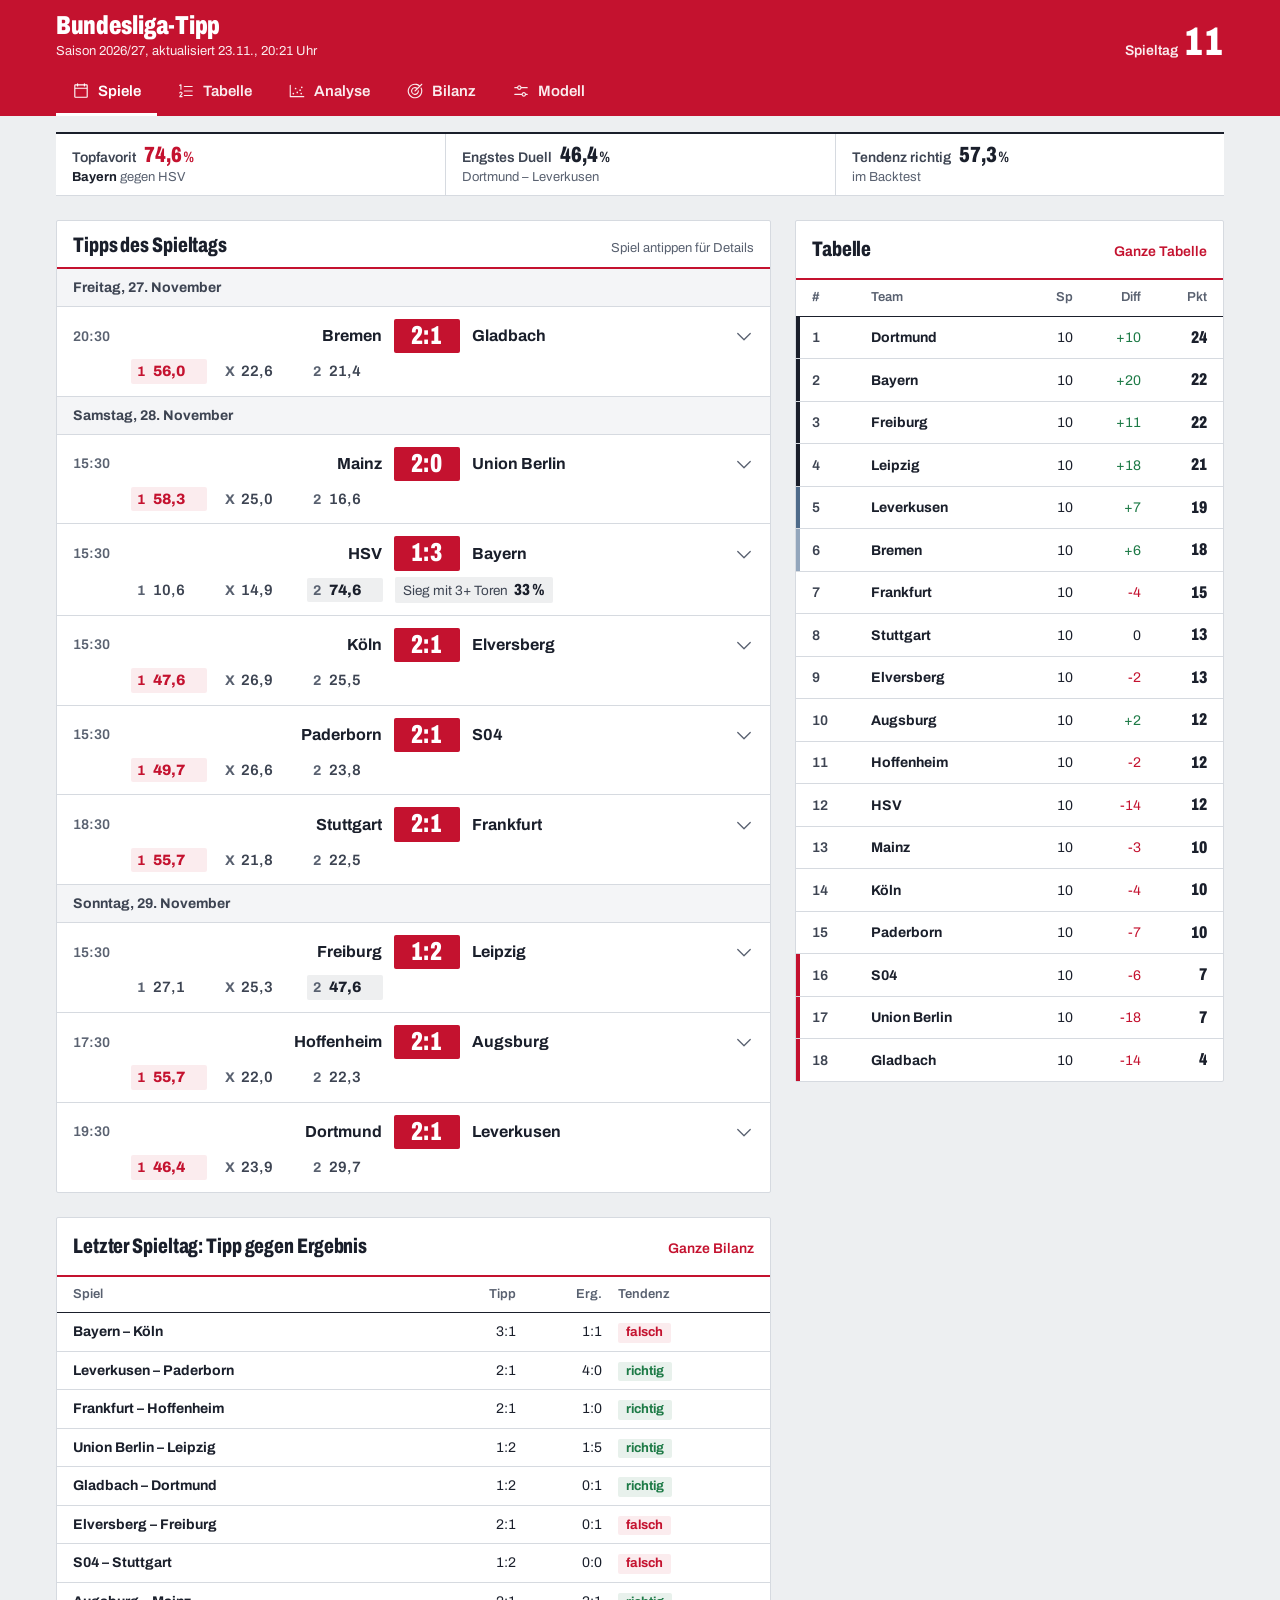
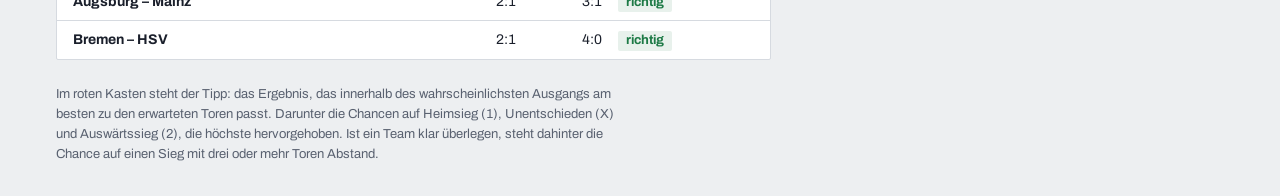
==== index.html @ b53b1b0e "Redesign im Stil eines Sportmagazin-Sonderhefts, Chance auf hohe Siege Co-Authored-By: Claude Opus 5" ====
<!doctype html>
<html lang="de">
<head>
<meta charset="utf-8">
<meta name="viewport" content="width=device-width, initial-scale=1, viewport-fit=cover">
<title>Bundesliga-Tipp</title>
<meta name="description" content="Prognosen, Tabelle und Analysen zur Bundesliga – berechnet mit einem eigenen statistischen Modell.">
<meta name="theme-color" content="#c4122f">
<meta name="apple-mobile-web-app-capable" content="yes">
<meta name="apple-mobile-web-app-status-bar-style" content="default">
<meta name="apple-mobile-web-app-title" content="Bundesliga-Tipp">
<link rel="manifest" href="manifest.webmanifest">
<link rel="icon" href="icon.svg" type="image/svg+xml">
<link rel="apple-touch-icon" href="apple-touch-icon.png">
<link rel="stylesheet" href="fonts.css">
<style>
  :root { --font-anthropic-sans: -apple-system, BlinkMacSystemFont, "Segoe UI", Inter, Roboto, "Helvetica Neue", Arial, sans-serif; color-scheme: light dark; }
  html, body { margin: 0; background: #edeff1; min-height: 100%; }
  @media (prefers-color-scheme: dark) { html, body { background: #0f1218; } }
  body { padding-bottom: env(safe-area-inset-bottom, 0px); }
  .dash-skeleton { position: relative; color: transparent !important; }
  .dash-skeleton::after { content: ""; position: absolute; inset: 6px 0; border-radius: 8px; background: linear-gradient(90deg, rgba(128,128,128,.08), rgba(128,128,128,.16), rgba(128,128,128,.08)); }
</style>
<script src="d3.min.js"></script>
<script src="site.js"></script>
</head>
<body>
<div id="dash-root" class="bt-site">
<style>
  /* Welt: Sportmagazin-Sonderheft. Papierweiß auf Zeitungsgrau, blau-schwarze Druckfarbe, Heftrot.
     Schrift: Archivo (variabel) – schmal-fett für Tipps, Zahlen und Überschriften, normale Breite für Text.
     Signatur: roter Tipp-Kasten und über alle Spiele ausgerichtete 1-X-2-Spalten. Linien statt Schatten. */
  #dash-root { --dash-gutter: 0; }
  .bt {
    --ground: #edeff1; --paper: #ffffff; --paper-2: #f4f5f7; --paper-3: #e6e9ed;
    --rule: #d6dae0; --rule-strong: #1a1f2b;
    --ink: #1a1f2b; --ink-2: #3d4452; --ink-3: #596170;
    --red: #c4122f; --red-hover: #a50f27; --red-soft: rgba(196,18,47,.08); --on-red: #ffffff;
    --raster: #b9bec6; --ink-soft: rgba(26,31,43,.07);
    --home: var(--red); --away: var(--ink); --draw: var(--raster);
    --ok: #1d7a46; --ok-soft: rgba(29,122,70,.1); --bad: #c4122f; --bad-soft: rgba(196,18,47,.08);
    --zone-cl: #1a1f2b; --zone-el: #4f6b8a; --zone-ecl: #93a6bc; --zone-rel: #c4122f;
    --pitch: #f4f5f7; --pitch-line: rgba(26,31,43,.32); --pitch-home: #c4122f; --pitch-away: #1a1f2b;
    --bar: #c4122f; --bar-fg: #ffffff; --bar-muted: rgba(255,255,255,.92); --bar-hover: rgba(255,255,255,.1);
    --nav-bg: #ffffff;
    --text: 'BT Archivo', 'Archivo', var(--font-anthropic-sans), system-ui, sans-serif;
    --cond: 72%;
    --s1: 4px; --s2: 8px; --s3: 12px; --s4: 16px; --s5: 24px; --s6: 32px;
    --r: 2px; --ico: 20px;
    --dur-fast: 140ms; --dur: 200ms; --ease: cubic-bezier(.16,1,.3,1);
    color-scheme: light;
    background: var(--ground); color: var(--ink);
    font-family: var(--text); font-size: 15px; line-height: 1.5;
    font-variant-numeric: tabular-nums lining-nums;
    padding-block: 0 var(--s6); min-height: 100%;
    caret-color: var(--red);
    scrollbar-color: var(--raster) transparent;
  }
  @media (prefers-color-scheme: dark) {
    :root:not([data-theme="light"]) .bt {
      --ground: #0f1218; --paper: #171b23; --paper-2: #1e232d; --paper-3: #262c38;
      --rule: #2b313c; --rule-strong: #c9ced6;
      --ink: #eef0f3; --ink-2: #c5cad2; --ink-3: #9aa1ad;
      --red: #ef4560; --red-hover: #ff6178; --red-soft: rgba(239,69,96,.14); --on-red: #ffffff;
      --raster: #4a5260; --ink-soft: rgba(238,240,243,.08);
      --home: var(--red); --away: #eef0f3; --draw: var(--raster);
      --ok: #4cc08a; --ok-soft: rgba(76,192,138,.14); --bad: #ef4560; --bad-soft: rgba(239,69,96,.14);
      --zone-cl: #eef0f3; --zone-el: #8fa9c6; --zone-ecl: #5b7290; --zone-rel: #ef4560;
      --pitch: #1e232d; --pitch-line: rgba(238,240,243,.3); --pitch-home: #ef4560; --pitch-away: #eef0f3;
      --bar: #8f0d22; --nav-bg: #171b23;
      color-scheme: dark;
    }
  }
  :root[data-theme="dark"] .bt {
    --ground: #0f1218; --paper: #171b23; --paper-2: #1e232d; --paper-3: #262c38;
    --rule: #2b313c; --rule-strong: #c9ced6;
    --ink: #eef0f3; --ink-2: #c5cad2; --ink-3: #9aa1ad;
    --red: #ef4560; --red-hover: #ff6178; --red-soft: rgba(239,69,96,.14); --on-red: #ffffff;
    --raster: #4a5260; --ink-soft: rgba(238,240,243,.08);
    --home: var(--red); --away: #eef0f3; --draw: var(--raster);
    --ok: #4cc08a; --ok-soft: rgba(76,192,138,.14); --bad: #ef4560; --bad-soft: rgba(239,69,96,.14);
    --zone-cl: #eef0f3; --zone-el: #8fa9c6; --zone-ecl: #5b7290; --zone-rel: #ef4560;
    --pitch: #1e232d; --pitch-line: rgba(238,240,243,.3); --pitch-home: #ef4560; --pitch-away: #eef0f3;
    --bar: #8f0d22; --nav-bg: #171b23;
    color-scheme: dark;
  }
  .bt *, .bt *::before, .bt *::after { box-sizing: border-box; }
  .bt [hidden] { display: none !important; }
  .bt ::selection { background: var(--red); color: var(--on-red); }
  .bt-wrap { max-width: 1200px; margin: 0 auto; padding-left: max(16px, env(safe-area-inset-left, 0px)); padding-right: max(16px, env(safe-area-inset-right, 0px)); }
  .bt :focus-visible { outline: 2px solid var(--red); outline-offset: 2px; }
  .bt-bar :focus-visible { outline-color: #ffffff; }
  .bt a { color: var(--red); text-underline-offset: 3px; }
  .bt .num, .bt td, .bt .bt-val { font-variant-numeric: tabular-nums; }
  .bt-ico { width: var(--ico); height: var(--ico); flex: none; }

  /* Kopfleiste in Heftrot */
  .bt-bar { position: sticky; top: env(safe-area-inset-top, 0px); z-index: 4; background: var(--bar); color: var(--bar-fg); }
  .bt-brand { display: flex; align-items: flex-end; justify-content: space-between; gap: var(--s3); padding-block: var(--s3) var(--s2); }
  .bt-mark { min-width: 0; }
  .bt-title { margin: 0; font-size: 26px; font-weight: 850; font-stretch: var(--cond); line-height: 1; letter-spacing: -.01em; color: var(--bar-fg); }
  .bt-sub { margin: 4px 0 0; color: var(--bar-muted); font-size: 13px; }
  @media (max-width: 520px) { .bt-sub-s { display: none; } }
  .bt-md { flex: none; display: flex; align-items: baseline; gap: 6px; line-height: 1; }
  .bt-md .k { color: var(--bar-muted); font-size: 14px; font-weight: 600; }
  .bt-md .v { font-weight: 850; font-stretch: var(--cond); font-size: 40px; color: var(--bar-fg); }
  .bt-tabs { display: grid; grid-template-columns: repeat(5, minmax(0, 1fr)); }
  .bt-tab { appearance: none; border: 0; background: none; color: var(--bar-muted); font: inherit; font-size: 12.5px; font-weight: 600; min-height: 52px; padding: var(--s1) 2px; cursor: pointer; border-bottom: 3px solid transparent; display: flex; flex-direction: column; align-items: center; justify-content: center; gap: 2px; transition: color var(--dur-fast) var(--ease), background-color var(--dur-fast) var(--ease); }
  .bt-tab:hover { color: var(--bar-fg); background: var(--bar-hover); }
  .bt-tab[aria-selected="true"] { color: var(--bar-fg); border-bottom-color: var(--bar-fg); }
  @media (min-width: 760px) {
    .bt-tabs { display: flex; gap: var(--s1); }
    .bt-tab { flex-direction: row; gap: var(--s2); font-size: 15px; padding: 0 var(--s4); min-height: 46px; }
    .bt-tab .bt-ico { width: 18px; height: 18px; }
  }
  @media (max-width: 759px) {
    .bt-site .bt-tabs { position: fixed; left: 0; right: 0; bottom: 0; z-index: 6; background: var(--nav-bg); border-top: 1px solid var(--rule); margin: 0; padding: 0 max(4px, env(safe-area-inset-right, 0px)) env(safe-area-inset-bottom, 0px) max(4px, env(safe-area-inset-left, 0px)); }
    .bt-site .bt-tab { color: var(--ink-3); border-bottom: 0; border-top: 3px solid transparent; }
    .bt-site .bt-tab:hover { color: var(--ink); background: var(--paper-2); }
    .bt-site .bt-tab[aria-selected="true"] { color: var(--red); border-top-color: var(--red); }
    .bt-site .bt { padding-bottom: calc(88px + env(safe-area-inset-bottom, 0px)); }
    .bt-site .bt-brand { padding-block: var(--s3); }
  }

  /* Seiten und Rubriken */
  .bt-panel { display: grid; gap: var(--s5); padding-top: var(--s4); }
  .bt-grid { display: grid; gap: var(--s5); }
  @media (min-width: 1000px) { .bt-grid.two { grid-template-columns: minmax(0, 5fr) minmax(0, 3fr); align-items: start; } }
  .bt-grid > *, .bt-panel > * { min-width: 0; }
  .bt-card { background: var(--paper); border: 1px solid var(--rule); border-radius: var(--r); }
  .bt-card-h { display: flex; flex-wrap: wrap; justify-content: space-between; align-items: baseline; gap: 2px var(--s3); padding: var(--s3) var(--s4) var(--s2); border-bottom: 2px solid var(--red); }
  .bt-card-h h2, .bt-card-h h3 { margin: 0; font-size: 21px; font-weight: 800; font-stretch: var(--cond); line-height: 1.15; color: var(--ink); letter-spacing: -.005em; text-wrap: balance; }
  .bt-hint { color: var(--ink-3); font-size: 13px; text-align: right; }
  .bt-note { color: var(--ink-2); font-size: 14px; margin: 0; padding: var(--s3) var(--s4); max-width: 72ch; }
  .bt-foot { color: var(--ink-3); font-size: 13px; line-height: 1.55; margin: 0; max-width: 80ch; }
  .bt-empty { padding: var(--s4); color: var(--ink-2); font-size: 14px; margin: 0; }
  .bt .dash-skeleton { min-height: 56px; }
  .bt-linkbtn { appearance: none; border: 0; background: none; color: var(--red); font: inherit; font-size: 14px; font-weight: 600; cursor: pointer; padding: var(--s2) 0; min-height: 36px; text-underline-offset: 3px; white-space: nowrap; }
  .bt-linkbtn:hover { text-decoration: underline; }

  /* Kennzahlen als kompakte linierte Leiste: Bezeichnung, Zahl, Zusatz in einer Zeile */
  .bt-kpis { display: grid; grid-template-columns: repeat(4, minmax(0, 1fr)); background: var(--paper); border-top: 2px solid var(--rule-strong); border-bottom: 1px solid var(--rule); }
  .bt-kpis.three { grid-template-columns: repeat(3, minmax(0, 1fr)); }
  .bt-kpi { padding: var(--s2) var(--s4); display: grid; grid-template-columns: auto auto; grid-template-areas: "k v" "s s"; justify-content: start; align-items: baseline; gap: 0 var(--s2); min-width: 0; }
  .bt-kpi + .bt-kpi { border-left: 1px solid var(--rule); }
  .bt-kpi .k { grid-area: k; color: var(--ink-2); font-size: 14px; font-weight: 600; }
  .bt-kpi .v { grid-area: v; font-weight: 850; font-stretch: var(--cond); font-size: 22px; line-height: 1.2; color: var(--ink); }
  .bt-kpi .v small { font-size: 15px; font-weight: 700; margin-left: 1px; }
  .bt-kpi.hl .v { color: var(--red); }
  .bt-kpi .s { grid-area: s; color: var(--ink-3); font-size: 13px; overflow: hidden; text-overflow: ellipsis; white-space: nowrap; }
  .bt-kpi .s b { color: var(--ink); font-weight: 700; }
  @media (max-width: 759px) {
    .bt-kpis, .bt-kpis.three { grid-template-columns: 1fr; }
    .bt-kpi { grid-template-columns: auto minmax(0, 1fr) auto; grid-template-areas: "k s v"; padding: 2px var(--s4); }
    .bt-kpi + .bt-kpi { border-left: 0; border-top: 1px solid var(--rule); }
    .bt-kpi .s { text-align: right; }
    .bt-kpi .v { font-size: 18px; }
    .bt-panel { padding-top: var(--s3); gap: var(--s4); }
    .bt-card-h { padding: var(--s2) var(--s4) 6px; }
    .bt-card-h h2, .bt-card-h h3 { font-size: 19px; }
    #spielliste .bt-card-h .bt-hint { display: none; }
    .bt-day { padding: 6px var(--s4); }
    #letzte-spiele th[data-field="art"], #letzte-spiele td:nth-child(6) { display: none; }
    #letzte-spiele .bt-table th, #letzte-spiele .bt-table td { padding-left: 5px; padding-right: 5px; font-size: 13.5px; }
    #letzte-spiele .bt-table th:first-child, #letzte-spiele .bt-table td:first-child { padding-left: var(--s3); }
    #letzte-spiele .bt-table th:nth-last-child(2), #letzte-spiele .bt-table td:nth-last-child(2) { padding-right: var(--s3); }
  }

  /* Tipps des Spieltags */
  .bt-day { padding: var(--s2) var(--s4); background: var(--paper-2); color: var(--ink-2); font-size: 14px; font-weight: 700; border-bottom: 1px solid var(--rule); }
  .bt-match { border-bottom: 1px solid var(--rule); }
  .bt-match:last-child { border-bottom: 0; }
  .bt-match > summary { list-style: none; cursor: pointer; padding: var(--s3) var(--s4); display: grid; gap: 6px; transition: background-color var(--dur-fast) var(--ease); }
  .bt-match > summary::-webkit-details-marker { display: none; }
  .bt-match > summary:hover { background: var(--paper-2); }
  .bt-match[open] > summary { background: var(--paper-2); }
  .bt-row { display: grid; grid-template-columns: 46px minmax(0,1fr) auto minmax(0,1fr) 20px; align-items: center; gap: var(--s3); }
  .bt-time { color: var(--ink-3); font-size: 14px; font-weight: 600; }
  .bt-time.live { color: var(--red); font-weight: 700; }
  .bt-team { display: flex; align-items: center; min-width: 0; font-weight: 700; font-size: 16px; line-height: 1.25; }
  .bt-team > span { overflow: hidden; text-overflow: ellipsis; white-space: nowrap; }
  .bt-team.home { justify-content: flex-end; text-align: right; }
  .bt-pill { min-width: 66px; text-align: center; padding: 3px 10px 4px; border-radius: var(--r); background: var(--red); color: var(--on-red); font-weight: 850; font-stretch: 68%; font-size: 26px; line-height: 1.05; letter-spacing: .02em; }
  .bt-chev { width: 20px; height: 20px; color: var(--ink-3); transition: transform var(--dur) var(--ease); }
  .bt-match[open] .bt-chev, details.bt-card[open] .bt-chev { transform: rotate(180deg); }
  /* 1-X-2-Spalten: über alle Spiele gleich ausgerichtet */
  .bt-odds { display: grid; grid-template-columns: 46px repeat(3, 76px) minmax(0, 1fr); gap: 0 var(--s3); align-items: baseline; font-size: 14px; color: var(--ink-3); }
  .bt-odds .o { display: flex; align-items: baseline; gap: 6px; padding: 1px 6px; border-radius: var(--r); }
  .bt-odds .o .k { font-weight: 700; color: var(--ink-3); width: 10px; }
  .bt-odds .o b { font-weight: 600; color: var(--ink-2); font-size: 15px; }
  .bt-odds .o.top b { font-weight: 800; color: var(--ink); }
  .bt-odds .o.top.h { background: var(--red-soft); } .bt-odds .o.top.h .k, .bt-odds .o.top.h b { color: var(--red); }
  .bt-odds .o.top.x { background: var(--paper-3); }
  .bt-odds .o.top.a { background: var(--ink-soft); }
  .bt-odds .big { justify-self: start; display: inline-flex; align-items: baseline; gap: 6px; padding: 1px 8px; border-radius: var(--r); color: var(--ink-2); font-size: 13.5px; white-space: nowrap; }
  .bt-odds .big.h { background: var(--red-soft); } .bt-odds .big.a { background: var(--ink-soft); }
  .bt-odds .big b { color: var(--ink); font-weight: 850; font-stretch: var(--cond); font-size: 16px; }
  .bt-odds .big.h b { color: var(--red); }
  @media (max-width: 520px) {
    .bt-row { grid-template-columns: 40px minmax(0,1fr) auto minmax(0,1fr) 16px; gap: var(--s2); }
    .bt-team { font-size: 15px; }
    .bt-pill { min-width: 56px; font-size: 23px; padding: 2px 7px 3px; }
    .bt-odds { grid-template-columns: 40px repeat(3, minmax(0, 1fr)); gap: 0 var(--s2); }
    .bt-odds .big { grid-column: 2 / -1; }
  }

  /* Spieldetails */
  .bt-detail { padding: var(--s2) var(--s4) var(--s4); display: grid; gap: var(--s4); background: var(--paper); }
  @media (prefers-reduced-motion: no-preference) {
    .bt-match[open] .bt-detail { animation: bt-open var(--dur) var(--ease); }
    @keyframes bt-open { from { opacity: .4; clip-path: inset(0 0 100% 0); } to { opacity: 1; clip-path: inset(0); } }
  }
  .bt-group { display: grid; gap: 6px; }
  .bt-group-t { margin: 0 0 2px; padding-bottom: 4px; border-bottom: 1px solid var(--rule); color: var(--ink); font-size: 15px; font-weight: 800; font-stretch: var(--cond); }
  .bt-cmp-row { display: grid; grid-template-columns: 76px 1fr 76px; align-items: center; gap: 4px var(--s2); }
  .bt-cmp-lbl { text-align: center; font-size: 13.5px; color: var(--ink-2); }
  .bt-val { justify-self: start; padding: 1px 8px; border-radius: var(--r); font-size: 14px; font-weight: 600; }
  .bt-val.r { justify-self: end; }
  .bt-val.lead-h { background: var(--red); color: var(--on-red); font-weight: 800; }
  .bt-val.lead-a { background: var(--ink); color: var(--paper); font-weight: 800; }
  .bt-split { grid-column: 1 / -1; display: flex; gap: 2px; height: 3px; }
  .bt-scores { display: flex; flex-wrap: wrap; gap: var(--s2); }
  .bt-chip { border: 1px solid var(--rule); border-radius: var(--r); padding: 2px 10px; font-size: 14px; color: var(--ink-2); }
  .bt-chip b { font-weight: 850; font-stretch: var(--cond); font-size: 17px; color: var(--ink); margin-right: 6px; }
  .bt-chip:first-child { border-color: var(--ink); }
  .bt-duels { display: grid; font-size: 14px; }
  .bt-duel { display: grid; grid-template-columns: 92px minmax(0,1fr) auto minmax(0,1fr); gap: var(--s2); align-items: center; padding: 5px 0; border-bottom: 1px solid var(--rule); }
  .bt-duel:last-child { border-bottom: 0; }
  .bt-duel .d { color: var(--ink-3); font-size: 13px; }
  .bt-duel .h { text-align: right; overflow: hidden; text-overflow: ellipsis; white-space: nowrap; }
  .bt-duel .a { overflow: hidden; text-overflow: ellipsis; white-space: nowrap; }
  .bt-duel .e { font-weight: 800; font-stretch: var(--cond); font-size: 16px; padding: 0 8px; border-radius: var(--r); background: var(--paper-3); }
  .bt-duel .e.w { background: var(--ok-soft); color: var(--ok); } .bt-duel .e.l { background: var(--bad-soft); color: var(--bad); }
  .bt-duelsum { color: var(--ink-2); font-size: 14px; margin: 0; }
  .bt-duelsum b { color: var(--ink); }
  .bt-miss { display: grid; grid-template-columns: 1fr 1fr; gap: var(--s3); font-size: 13.5px; color: var(--ink-2); }
  .bt-miss span { white-space: pre-line; }
  .bt-miss span:last-child { text-align: right; }

  /* Filter */
  .bt-chips { display: flex; flex-wrap: wrap; gap: var(--s2); padding: var(--s3) var(--s4); border-bottom: 1px solid var(--rule); }
  .bt-fchip { appearance: none; border: 1px solid var(--rule); background: var(--paper); color: var(--ink-2); font: inherit; font-size: 14px; font-weight: 600; border-radius: var(--r); padding: 0 var(--s3); min-height: 36px; cursor: pointer; transition: background-color var(--dur-fast) var(--ease), color var(--dur-fast) var(--ease), border-color var(--dur-fast) var(--ease); }
  .bt-fchip:hover { border-color: var(--ink); color: var(--ink); }
  .bt-fchip[aria-pressed="true"] { background: var(--ink); border-color: var(--ink); color: var(--paper); }

  /* Tabellen */
  .bt-tw { overflow-x: auto; }
  .bt-table { width: 100%; border-collapse: collapse; font-size: 14px; }
  .bt-table th { color: var(--ink-3); font-weight: 600; font-size: 13px; text-align: right; padding: var(--s2); border-bottom: 1px solid var(--rule-strong); white-space: nowrap; }
  .bt-table td { padding: 8px var(--s2); border-bottom: 1px solid var(--rule); text-align: right; white-space: nowrap; }
  .bt-table tbody tr:hover { background: var(--paper-2); }
  .bt-table tr:last-child td { border-bottom: 0; }
  .bt-table .l { text-align: left; }
  .bt-table th:first-child, .bt-table td:first-child { padding-left: var(--s4); }
  .bt-table th:last-child, .bt-table td:last-child { padding-right: var(--s4); }
  .bt-table td.team { font-weight: 700; }
  .bt-table td.pos { position: relative; color: var(--ink-2); font-weight: 600; }
  .bt-zone { position: absolute; left: 0; top: 0; bottom: 0; width: 4px; }
  .bt-table td.pts { color: var(--ink); font-weight: 850; font-stretch: var(--cond); font-size: 17px; }
  .bt-sortbtn { appearance: none; border: 0; background: none; color: inherit; font: inherit; cursor: pointer; display: inline-flex; align-items: center; gap: 4px; padding: 4px 0; min-height: 28px; }
  .bt-sortbtn .bt-ico { width: 13px; height: 13px; opacity: .45; }
  th[aria-sort="ascending"] .bt-sortbtn, th[aria-sort="descending"] .bt-sortbtn { color: var(--red); }
  th[aria-sort="ascending"] .bt-sortbtn .bt-ico, th[aria-sort="descending"] .bt-sortbtn .bt-ico { opacity: 1; }
  .bt-form { display: inline-flex; gap: 3px; }
  .bt-form span { width: 20px; height: 20px; border-radius: var(--r); display: grid; place-items: center; font-size: 11px; font-weight: 800; }
  .bt-form .S { background: var(--ok); color: #fff; } .bt-form .U { background: var(--raster); color: var(--ink); } .bt-form .N { background: var(--bad); color: #fff; }
  .bt-pos { color: var(--ok); } .bt-neg { color: var(--bad); }
  .bt-legend { display: flex; flex-wrap: wrap; gap: var(--s2) var(--s4); padding: var(--s3) var(--s4); color: var(--ink-2); font-size: 13px; border-top: 1px solid var(--rule); }
  .bt-legend span { display: inline-flex; align-items: center; gap: 6px; }
  .bt-legend i { width: 12px; height: 12px; display: inline-block; }

  /* Rangliste */
  .bt-rank { padding: var(--s2) 0 var(--s3); }
  .bt-lrow { display: grid; grid-template-columns: 24px minmax(0, 130px) 1fr 68px; gap: var(--s2); align-items: center; padding: 5px var(--s4); font-size: 14px; }
  .bt-lrow .n { color: var(--ink-3); }
  .bt-lrow .t { overflow: hidden; text-overflow: ellipsis; white-space: nowrap; font-weight: 700; }
  .bt-lrow .v { text-align: right; font-weight: 700; }
  .bt-lrow .bar { height: 10px; background: var(--paper-2); position: relative; }
  .bt-lrow .bar > div { position: absolute; top: 0; bottom: 0; background: var(--ink); }
  .bt-lrow .bar > div.neg { background: var(--red); }
  .bt-lrow .bar > i { position: absolute; top: -2px; bottom: -2px; width: 1px; background: var(--ink-3); }

  /* Schusskarte */
  .bt-select { appearance: none; background-color: var(--paper); color: var(--ink); border: 1px solid var(--ink-3); border-radius: var(--r); font: inherit; font-size: 15px; font-weight: 600; min-height: 44px; max-width: 100%; padding: 0 38px 0 12px; cursor: pointer;
    background-image: url("data:image/svg+xml,%3Csvg xmlns='http://www.w3.org/2000/svg' viewBox='0 0 256 256'%3E%3Cpath fill='%23c4122f' d='M213.66,101.66l-80,80a8,8,0,0,1-11.32,0l-80-80A8,8,0,0,1,53.66,90.34L128,164.69l74.34-74.35a8,8,0,0,1,11.32,11.32Z'/%3E%3C/svg%3E"); background-repeat: no-repeat; background-position: right 12px center; background-size: 16px; }
  .bt-select:hover { border-color: var(--ink); }
  .bt-ctl { display: flex; flex-wrap: wrap; gap: var(--s2) var(--s3); align-items: center; padding: var(--s3) var(--s4); }
  .bt-ctl label { color: var(--ink-2); font-size: 14px; font-weight: 600; }
  .bt-shot { position: relative; padding: 0 var(--s4) var(--s2); min-height: 220px; }
  .bt-shot svg { display: block; width: 100%; height: auto; }
  .bt-shotsum { display: grid; grid-template-columns: 1fr auto 1fr; gap: 4px var(--s3); padding: var(--s2) var(--s4); align-items: baseline; }
  .bt-shotsum .h { text-align: right; } .bt-shotsum .h, .bt-shotsum .a { font-weight: 800; font-stretch: var(--cond); font-size: 18px; }
  .bt-shotsum .m { text-align: center; color: var(--ink-3); font-size: 13px; }
  .bt-shotkey { display: flex; flex-wrap: wrap; gap: 6px var(--s4); padding: var(--s2) var(--s4) var(--s3); color: var(--ink-2); font-size: 13px; border-top: 1px solid var(--rule); }
  .bt-shotkey span { display: inline-flex; align-items: center; gap: 6px; }
  .bt-dot { width: 12px; height: 12px; border-radius: 50%; display: inline-block; }

  /* Bilanz */
  .bt-chart { position: relative; padding: var(--s3) var(--s4); min-height: 220px; }
  .bt-chart svg { display: block; }
  .bt-chart text { fill: var(--ink-3); font-size: 12px; font-family: var(--text); }
  .bt-shot text { font-family: var(--text); font-weight: 600; }
  .bt-ok, .bt-no { font-weight: 700; }
  .bt-ok { color: var(--ok); } .bt-no { color: var(--bad); }
  .bt-res { display: inline-block; padding: 0 8px; border-radius: var(--r); font-size: 13px; font-weight: 700; }
  .bt-res.ex { background: var(--ok); color: #fff; } .bt-res.ok { background: var(--ok-soft); color: var(--ok); } .bt-res.no { background: var(--bad-soft); color: var(--bad); }
  .bt-tag { font-size: 12.5px; font-weight: 600; padding: 1px 8px; border-radius: var(--r); background: var(--paper-3); color: var(--ink-2); }
  .bt-tag.live { background: var(--red-soft); color: var(--red); }

  .bt-tip { position: absolute; pointer-events: none; background: var(--ink); color: var(--paper); border-radius: var(--r); padding: 5px 9px; font-size: 13px; white-space: nowrap; z-index: 5; box-shadow: 0 4px 14px rgba(15,18,24,.25); }
  .bt-facts { display: grid; grid-template-columns: minmax(140px, auto) 1fr; gap: var(--s2) var(--s4); margin: 0; padding: var(--s3) var(--s4) var(--s4); font-size: 14.5px; }
  .bt-facts dt { color: var(--ink); font-weight: 800; font-stretch: var(--cond); font-size: 16px; }
  .bt-facts dd { margin: 0; color: var(--ink-2); max-width: 70ch; }
  .bt-facts dd b { color: var(--ink); }
  .bt-facts dt + dd, .bt-facts dt { padding-bottom: var(--s2); border-bottom: 1px solid var(--rule); }
  @media (max-width: 480px) { .bt-facts { grid-template-columns: 1fr; gap: 2px; } .bt-facts dt { border-bottom: 0; padding-bottom: 0; } .bt-facts dd { margin-bottom: var(--s2); } }

  /* FotMob-xG-Eingabe */
  details.bt-card > summary { list-style: none; cursor: pointer; }
  details.bt-card > summary::-webkit-details-marker { display: none; }
  details.bt-card:not([open]) > summary { border-bottom: 0; }
  details.bt-card > summary .bt-hint { display: inline-flex; align-items: center; gap: var(--s2); }
  .bt-xg-row { display: grid; grid-template-columns: minmax(0,1fr) 76px 10px 76px minmax(0,1fr); gap: var(--s2); align-items: center; padding: var(--s2) var(--s4); border-top: 1px solid var(--rule); }
  .bt-xg-row .h { text-align: right; font-weight: 700; overflow: hidden; text-overflow: ellipsis; white-space: nowrap; }
  .bt-xg-row .a { font-weight: 700; overflow: hidden; text-overflow: ellipsis; white-space: nowrap; }
  .bt-xg-row .sep { text-align: center; color: var(--ink-3); }
  .bt-xg-row .est { grid-column: 1 / -1; text-align: center; color: var(--ink-3); font-size: 13px; }
  .bt-input { width: 100%; min-height: 44px; background: var(--paper); color: var(--ink); border: 1px solid var(--ink-3); border-radius: var(--r); font: inherit; font-size: 17px; font-weight: 700; text-align: center; transition: border-color var(--dur-fast) var(--ease); }
  .bt-input::placeholder { color: var(--ink-3); }
  .bt-input:hover { border-color: var(--ink); }
  .bt-input:focus { border-color: var(--red); outline: none; box-shadow: 0 0 0 3px var(--red-soft); }
  .bt-input.saved { border-color: var(--ok); background: var(--ok-soft); }
  .bt-input[aria-invalid="true"] { border-color: var(--bad); }
  .bt-xg-actions { display: flex; flex-wrap: wrap; gap: var(--s2) var(--s4); align-items: center; padding: var(--s3) var(--s4) var(--s4); border-top: 1px solid var(--rule); }
  .bt-btn { appearance: none; border: 0; border-radius: var(--r); background: var(--red); color: var(--on-red); font: inherit; font-weight: 700; font-size: 16px; min-height: 44px; padding: 0 var(--s5); cursor: pointer; transition: background-color var(--dur-fast) var(--ease); }
  .bt-btn:hover { background: var(--red-hover); }
  .bt-btn:disabled { opacity: .6; cursor: progress; }
  .bt-msg { margin: 0; font-size: 14px; }
  .bt-msg.ok { color: var(--ok); } .bt-msg.err { color: var(--bad); }
  .bt-dashlink { color: var(--red); font-weight: 600; }

  @media (prefers-reduced-motion: reduce) { .bt * { transition: none !important; animation: none !important; } }
  @media print { .bt-bar { position: static; } .bt-tabs { display: none; } .bt-panel { break-before: page; } }
</style>

<div class="bt" lang="de">
  <header class="bt-bar">
    <div class="bt-wrap">
      <div class="bt-brand" id="kopf">
        <div class="bt-mark">
          <div>
            <h1 class="bt-title">Bundesliga-Tipp</h1>
            <p class="bt-sub"><span class="bt-sub-s">Saison <span data-draw="saison" data-source="modell" data-field="saison" data-row="0">—</span>, </span>aktualisiert <span data-draw="berechnet" data-source="modell" data-field="berechnet" data-row="0">—</span></p>
          </div>
        </div>
        <div class="bt-md"><span class="k">Spieltag</span><span class="v" data-draw="spieltag" data-source="modell" data-field="spieltag" data-row="0">—</span></div>
      </div>
      <nav class="bt-tabs" role="tablist" aria-label="Bereiche">
        <button class="bt-tab" role="tab" id="tab-spiele" aria-controls="spiele" aria-selected="true" data-tab="spiele"><svg class="bt-ico" viewBox="0 0 256 256" fill="currentColor" aria-hidden="true"><path d="M208,32H184V24a8,8,0,0,0-16,0v8H88V24a8,8,0,0,0-16,0v8H48A16,16,0,0,0,32,48V208a16,16,0,0,0,16,16H208a16,16,0,0,0,16-16V48A16,16,0,0,0,208,32ZM72,48v8a8,8,0,0,0,16,0V48h80v8a8,8,0,0,0,16,0V48h24V80H48V48ZM208,208H48V96H208V208Z"/></svg><span>Spiele</span></button>
        <button class="bt-tab" role="tab" id="tab-tabelle" aria-controls="tabelle" aria-selected="false" data-tab="tabelle"><svg class="bt-ico" viewBox="0 0 256 256" fill="currentColor" aria-hidden="true"><path d="M224,128a8,8,0,0,1-8,8H104a8,8,0,0,1,0-16H216A8,8,0,0,1,224,128ZM104,72H216a8,8,0,0,0,0-16H104a8,8,0,0,0,0,16ZM216,184H104a8,8,0,0,0,0,16H216a8,8,0,0,0,0-16ZM43.58,55.16,48,52.94V104a8,8,0,0,0,16,0V40a8,8,0,0,0-11.58-7.16l-16,8a8,8,0,0,0,7.16,14.32ZM79.77,156.72a23.73,23.73,0,0,0-9.6-15.95,24.86,24.86,0,0,0-34.11,4.7,23.63,23.63,0,0,0-3.57,6.46,8,8,0,1,0,15,5.47,7.84,7.84,0,0,1,1.18-2.13,8.76,8.76,0,0,1,12-1.59A7.91,7.91,0,0,1,63.93,159a7.64,7.64,0,0,1-1.57,5.78,1,1,0,0,0-.08.11L33.59,203.21A8,8,0,0,0,40,216H72a8,8,0,0,0,0-16H56l19.08-25.53A23.47,23.47,0,0,0,79.77,156.72Z"/></svg><span>Tabelle</span></button>
        <button class="bt-tab" role="tab" id="tab-analyse" aria-controls="analyse" aria-selected="false" data-tab="analyse"><svg class="bt-ico" viewBox="0 0 256 256" fill="currentColor" aria-hidden="true"><path d="M232,208a8,8,0,0,1-8,8H32a8,8,0,0,1-8-8V48a8,8,0,0,1,16,0V200H224A8,8,0,0,1,232,208ZM132,160a12,12,0,1,0-12-12A12,12,0,0,0,132,160Zm-24-56A12,12,0,1,0,96,92,12,12,0,0,0,108,104ZM76,176a12,12,0,1,0-12-12A12,12,0,0,0,76,176Zm96-48a12,12,0,1,0-12-12A12,12,0,0,0,172,128Zm24-40a12,12,0,1,0-12-12A12,12,0,0,0,196,88Zm-20,76a12,12,0,1,0,12-12A12,12,0,0,0,176,164Z"/></svg><span>Analyse</span></button>
        <button class="bt-tab" role="tab" id="tab-bilanz" aria-controls="bilanz" aria-selected="false" data-tab="bilanz"><svg class="bt-ico" viewBox="0 0 256 256" fill="currentColor" aria-hidden="true"><path d="M221.87,83.16A104.1,104.1,0,1,1,195.67,49l22.67-22.68a8,8,0,0,1,11.32,11.32l-96,96a8,8,0,0,1-11.32-11.32l27.72-27.72a40,40,0,1,0,17.87,31.09,8,8,0,1,1,16-.9,56,56,0,1,1-22.38-41.65L184.3,60.39a87.88,87.88,0,1,0,23.13,29.67,8,8,0,0,1,14.44-6.9Z"/></svg><span>Bilanz</span></button>
        <button class="bt-tab" role="tab" id="tab-modell" aria-controls="modell" aria-selected="false" data-tab="modell"><svg class="bt-ico" viewBox="0 0 256 256" fill="currentColor" aria-hidden="true"><path d="M40,88H73a32,32,0,0,0,62,0h81a8,8,0,0,0,0-16H135a32,32,0,0,0-62,0H40a8,8,0,0,0,0,16Zm64-24A16,16,0,1,1,88,80,16,16,0,0,1,104,64ZM216,168H199a32,32,0,0,0-62,0H40a8,8,0,0,0,0,16h97a32,32,0,0,0,62,0h17a8,8,0,0,0,0-16Zm-48,24a16,16,0,1,1,16-16A16,16,0,0,1,168,192Z"/></svg><span>Modell</span></button>
      </nav>
    </div>
  </header>

  <div class="bt-wrap">
    <!-- SPIELE -->
    <section class="bt-panel" id="spiele" role="tabpanel" aria-labelledby="tab-spiele">
      <div class="bt-kpis three" id="ueberblick">
        <div class="bt-kpi hl"><span class="k">Topfavorit</span><span class="v"><span data-draw="fav-p" data-source="ueberblick" data-field="fav_p" data-row="0">—</span><small>%</small></span><span class="s"><b data-draw="fav-team" data-source="ueberblick" data-field="fav_team" data-row="0">—</b> gegen <span data-draw="fav-gegner" data-source="ueberblick" data-field="fav_gegner" data-row="0">—</span></span></div>
        <div class="bt-kpi"><span class="k">Engstes Duell</span><span class="v"><span data-draw="eng-p" data-source="ueberblick" data-field="eng_p" data-row="0">—</span><small>%</small></span><span class="s" data-draw="eng-spiel" data-source="ueberblick" data-field="eng_spiel" data-row="0">—</span></div>
        <div class="bt-kpi"><span class="k">Tendenz richtig</span><span class="v"><span data-draw="hero-bt" data-source="modell" data-field="backtest_tendenz" data-row="0">—</span><small>%</small></span><span class="s">im Backtest</span></div>
      </div>
      <div class="bt-grid two">
        <div class="bt-grid">
        <div class="bt-card" id="spielliste">
          <div class="bt-card-h"><h2>Tipps des Spieltags</h2><span class="bt-hint">Spiel antippen für Details</span></div>
          <div data-draw="spiele" data-source="prognosen staerken" data-fetchpriority="high"></div>
        </div>
        <div class="bt-card" id="letzter-st">
          <div class="bt-card-h"><h2>Letzter Spieltag: Tipp gegen Ergebnis</h2><button class="bt-linkbtn" type="button" data-goto="bilanz">Ganze Bilanz</button></div>
          <div class="bt-tw">
            <table class="bt-table" data-source="protokoll" data-row-key="match_id">
              <thead><tr><th data-field="spiel" class="l">Spiel</th><th data-field="tipp">Tipp</th><th data-field="ergebnis">Erg.</th><th class="l">Tendenz</th></tr></thead>
              <tbody data-draw="letzter-st"></tbody>
            </table>
          </div>
        </div>
        </div>
        <div class="bt-card" id="kurztabelle">
          <div class="bt-card-h"><h2>Tabelle</h2><button class="bt-linkbtn" type="button" data-goto="tabelle">Ganze Tabelle</button></div>
          <div class="bt-tw">
            <table class="bt-table" data-source="staerken" data-row-key="team">
              <thead><tr><th data-field="platz" class="l">#</th><th data-field="team" class="l">Team</th><th data-field="sp">Sp</th><th data-field="tordifferenz">Diff</th><th data-field="punkte">Pkt</th></tr></thead>
              <tbody data-draw="liga-mini"></tbody>
            </table>
          </div>
        </div>
      </div>
      <p class="bt-foot">Im roten Kasten steht der Tipp: das Ergebnis, das innerhalb des wahrscheinlichsten Ausgangs am besten zu den erwarteten Toren passt. Darunter die Chancen auf Heimsieg (1), Unentschieden (X) und Auswärtssieg (2), die höchste hervorgehoben. Ist ein Team klar überlegen, steht dahinter die Chance auf einen Sieg mit drei oder mehr Toren Abstand.</p>
    </section>

    <!-- TABELLE -->
    <section class="bt-panel" id="tabelle" role="tabpanel" aria-labelledby="tab-tabelle" hidden>
      <div class="bt-card">
        <div class="bt-card-h"><h2>Tabelle</h2><span class="bt-hint">Spaltenkopf antippen zum Sortieren</span></div>
        <div class="bt-tw">
          <table class="bt-table" data-source="staerken" data-row-key="team" id="liga-tabelle">
            <thead><tr>
              <th data-field="platz" class="l" data-sort="platz" aria-sort="ascending"><button class="bt-sortbtn" type="button">#<svg class="bt-ico" viewBox="0 0 256 256" fill="currentColor" aria-hidden="true"><path d="M117.66,170.34a8,8,0,0,1,0,11.32l-32,32a8,8,0,0,1-11.32,0l-32-32a8,8,0,0,1,11.32-11.32L72,188.69V48a8,8,0,0,1,16,0V188.69l18.34-18.35A8,8,0,0,1,117.66,170.34Zm96-96-32-32a8,8,0,0,0-11.32,0l-32,32a8,8,0,0,0,11.32,11.32L168,67.31V208a8,8,0,0,0,16,0V67.31l18.34,18.35a8,8,0,0,0,11.32-11.32Z"/></svg></button></th>
              <th data-field="team" class="l">Team</th>
              <th data-field="sp">Sp</th><th data-field="s">S</th><th data-field="u">U</th><th data-field="n">N</th>
              <th data-field="tore">Tore</th>
              <th data-field="tordifferenz" data-sort="tordifferenz"><button class="bt-sortbtn" type="button">Diff<svg class="bt-ico" viewBox="0 0 256 256" fill="currentColor" aria-hidden="true"><path d="M117.66,170.34a8,8,0,0,1,0,11.32l-32,32a8,8,0,0,1-11.32,0l-32-32a8,8,0,0,1,11.32-11.32L72,188.69V48a8,8,0,0,1,16,0V188.69l18.34-18.35A8,8,0,0,1,117.66,170.34Zm96-96-32-32a8,8,0,0,0-11.32,0l-32,32a8,8,0,0,0,11.32,11.32L168,67.31V208a8,8,0,0,0,16,0V67.31l18.34,18.35a8,8,0,0,0,11.32-11.32Z"/></svg></button></th>
              <th data-field="punkte" data-sort="punkte"><button class="bt-sortbtn" type="button">Pkt<svg class="bt-ico" viewBox="0 0 256 256" fill="currentColor" aria-hidden="true"><path d="M117.66,170.34a8,8,0,0,1,0,11.32l-32,32a8,8,0,0,1-11.32,0l-32-32a8,8,0,0,1,11.32-11.32L72,188.69V48a8,8,0,0,1,16,0V188.69l18.34-18.35A8,8,0,0,1,117.66,170.34Zm96-96-32-32a8,8,0,0,0-11.32,0l-32,32a8,8,0,0,0,11.32,11.32L168,67.31V208a8,8,0,0,0,16,0V67.31l18.34,18.35a8,8,0,0,0,11.32-11.32Z"/></svg></button></th>
              <th data-field="letzte5" class="l">Form</th>
              <th data-field="xg_diff" data-sort="xg_diff"><button class="bt-sortbtn" type="button">xG±<svg class="bt-ico" viewBox="0 0 256 256" fill="currentColor" aria-hidden="true"><path d="M117.66,170.34a8,8,0,0,1,0,11.32l-32,32a8,8,0,0,1-11.32,0l-32-32a8,8,0,0,1,11.32-11.32L72,188.69V48a8,8,0,0,1,16,0V188.69l18.34-18.35A8,8,0,0,1,117.66,170.34Zm96-96-32-32a8,8,0,0,0-11.32,0l-32,32a8,8,0,0,0,11.32,11.32L168,67.31V208a8,8,0,0,0,16,0V67.31l18.34,18.35a8,8,0,0,0,11.32-11.32Z"/></svg></button></th>
              <th data-field="rang" data-sort="rang"><button class="bt-sortbtn" type="button">Modell<svg class="bt-ico" viewBox="0 0 256 256" fill="currentColor" aria-hidden="true"><path d="M117.66,170.34a8,8,0,0,1,0,11.32l-32,32a8,8,0,0,1-11.32,0l-32-32a8,8,0,0,1,11.32-11.32L72,188.69V48a8,8,0,0,1,16,0V188.69l18.34-18.35A8,8,0,0,1,117.66,170.34Zm96-96-32-32a8,8,0,0,0-11.32,0l-32,32a8,8,0,0,0,11.32,11.32L168,67.31V208a8,8,0,0,0,16,0V67.31l18.34,18.35a8,8,0,0,0,11.32-11.32Z"/></svg></button></th>
            </tr></thead>
            <tbody data-draw="liga"></tbody>
          </table>
        </div>
        <div class="bt-legend">
          <span><i style="background: var(--zone-cl)"></i>Champions League</span>
          <span><i style="background: var(--zone-el)"></i>Europa League</span>
          <span><i style="background: var(--zone-ecl)"></i>Conference League</span>
          <span><i style="background: var(--zone-rel)"></i>Relegation / Abstieg</span>
          <span>S/U/N = Sieg, Unentschieden, Niederlage · Modell = Rang nach Teamstärke</span>
        </div>
      </div>
    </section>

    <!-- ANALYSE -->
    <section class="bt-panel" id="analyse" role="tabpanel" aria-labelledby="tab-analyse" hidden>
      <div class="bt-grid two">
        <div class="bt-card" id="schusskarte">
          <div class="bt-card-h"><h2>Schusskarte</h2><span class="bt-hint">Kreisgröße = xG, gefüllt = Tor</span></div>
          <div class="bt-ctl">
            <label for="shot-spiel">Spiel</label>
            <select class="bt-select" id="shot-spiel" data-draw="shot-spiel" data-source="ereignisse"></select>
          </div>
          <div class="bt-shot" data-draw="shotmap" data-source="ereignisse statistik"></div>
          <div class="bt-shotkey">
            <span><i class="bt-dot" style="background: var(--pitch-home)"></i>Heim</span>
            <span><i class="bt-dot" style="background: var(--pitch-away)"></i>Gast</span>
            <span>xG aus Entfernung, Winkel und Schussart; Elfmeter fest</span>
          </div>
        </div>
        <div class="bt-card" id="ranking">
          <div class="bt-card-h"><h2>Team-Ranking</h2><span class="bt-hint">letzte 4 Spiele</span></div>
          <div class="bt-chips" role="group" aria-label="Kennzahl wählen">
            <button class="bt-fchip" type="button" data-metric="xg_diff" aria-pressed="true">xG±</button>
            <button class="bt-fchip" type="button" data-metric="xt_diff" aria-pressed="false">Gefahr (xT)</button>
            <button class="bt-fchip" type="button" data-metric="feldkontrolle" aria-pressed="false">Feldkontrolle</button>
            <button class="bt-fchip" type="button" data-metric="form" aria-pressed="false">Form</button>
            <button class="bt-fchip" type="button" data-metric="ballbesitz" aria-pressed="false">Ballbesitz</button>
            <button class="bt-fchip" type="button" data-metric="ppda" aria-pressed="false">Pressing</button>
          </div>
          <div class="bt-rank" data-draw="ranking" data-source="staerken"></div>
          <p class="bt-note" data-draw="ranking-hint">—</p>
        </div>
      </div>

      <div class="bt-card">
        <div class="bt-card-h"><h2>Letzter Spieltag</h2><span class="bt-hint">Daten: ESPN</span></div>
        <div class="bt-tw">
          <table class="bt-table" data-source="statistik" data-row-key="match_id">
            <thead><tr><th data-field="heim" class="l">Heim</th><th data-field="tore_heim">Tore</th><th data-field="tore_gast">Tore</th><th data-field="gast" class="l">Gast</th><th data-field="xg_heim">xG H</th><th data-field="xg_gast">xG G</th><th data-field="xt_heim">xT H</th><th data-field="xt_gast">xT G</th><th data-field="feldkontrolle_heim">Feld H</th><th data-field="xg_fotmob_heim">FotMob H</th><th data-field="xg_fotmob_gast">FotMob G</th></tr></thead>
            <tbody data-draw="tabelle-statistik"></tbody>
          </table>
        </div>
      </div>
      <p class="bt-foot">Gefahr (xT) und Feldkontrolle sind Annäherungen an Expected Threat und Pitch Control: Echte Werte bräuchten jeden Pass bzw. die Positionen aller Spieler. Hier zählt jede Aktion mit Position (Freistoß, Ecke, Abseits) mit dem gelernten Wert ihrer Zone; die Feldkontrolle verbindet die mittlere Ballposition mit dem Ballbesitz.</p>

      <div class="bt-card" id="xg-eingabe-box">
        <div class="bt-card-h"><h2>FotMob-xG eintragen</h2><span class="bt-hint"><span data-draw="fm-n" data-source="modell" data-field="fotmob_spiele" data-row="0">—</span> Spiele · Gewicht <span data-draw="fm-w" data-source="modell" data-field="fotmob_gewicht" data-row="0">—</span> %</span></div>
        <p class="bt-note">Die Eingabe der FotMob-Werte läuft über das <a class="bt-dashlink" href="https://claude.ai/artifact/YLA4cy9V5j19z1mjsMsvn1" target="_blank" rel="noopener">Claude-Dashboard</a> (Anmeldung nötig). Das Modell übernimmt sie im nächsten nächtlichen Lauf; diese Seite zeigt danach die neuen Prognosen.</p>
      </div>
    </section>

    <!-- BILANZ -->
    <section class="bt-panel" id="bilanz" role="tabpanel" aria-labelledby="tab-bilanz" hidden>
      <div class="bt-kpis">
        <div class="bt-kpi hl"><span class="k">Tendenz richtig</span><span class="v"><span data-draw="q-tendenz" data-source="bilanz" data-field="tendenz" data-where="gruppe=gesamt">—</span><small>%</small></span><span class="s">von <span data-draw="q-spiele" data-source="bilanz" data-field="spiele" data-where="gruppe=gesamt">—</span> Spielen · Raten 33 %</span></div>
        <div class="bt-kpi"><span class="k">Tipp exakt</span><span class="v"><span data-draw="q-tipp" data-source="bilanz" data-field="tipp_exakt" data-where="gruppe=gesamt">—</span><small>%</small></span><span class="s">genaues Endergebnis</span></div>
        <div class="bt-kpi"><span class="k">Live getippt</span><span class="v" data-draw="q-live" data-source="bilanz" data-field="spiele" data-where="gruppe=live">—</span><span class="s">Tendenz: <span data-draw="q-live-t" data-source="bilanz" data-field="tendenz" data-where="gruppe=live">—</span> %</span></div>
        <div class="bt-kpi"><span class="k">Backtest</span><span class="v"><span data-draw="q-bt" data-source="modell" data-field="backtest_tendenz" data-row="0">—</span><small>%</small></span><span class="s">letzte 30 Spieltage</span></div>
      </div>
      <div class="bt-grid two">
        <div class="bt-card" id="letzte-spiele">
          <div class="bt-card-h"><h2>Letzte Tipps</h2><span class="bt-hint">Rückblick: nur mit Daten vor Anpfiff</span></div>
          <div class="bt-chips" role="group" aria-label="Tipps filtern">
            <button class="bt-fchip" type="button" data-filter="alle" aria-pressed="true">Alle</button>
            <button class="bt-fchip" type="button" data-filter="richtig" aria-pressed="false">Richtig</button>
            <button class="bt-fchip" type="button" data-filter="falsch" aria-pressed="false">Falsch</button>
            <button class="bt-fchip" type="button" data-filter="exakt" aria-pressed="false">Exakt</button>
            <button class="bt-fchip" type="button" data-filter="live" aria-pressed="false">Live</button>
          </div>
          <div class="bt-tw">
            <table class="bt-table" data-source="protokoll" data-row-key="match_id">
              <thead><tr><th data-field="spieltag">ST</th><th data-field="spiel" class="l">Spiel</th><th data-field="tipp">Tipp</th><th data-field="ergebnis">Erg.</th><th class="l">Tendenz</th><th data-field="art" class="l">Art</th></tr></thead>
              <tbody data-draw="tabelle-letzte"></tbody>
            </table>
          </div>
        </div>
        <div class="bt-card" id="je-spieltag">
          <div class="bt-card-h"><h2>Treffer je Spieltag</h2><span class="bt-hint">Tendenz richtig in %; rote Linie = Raten 33 %</span></div>
          <div class="bt-chart" data-draw="chart-spieltag" data-source="je_spieltag"></div>
        </div>
      </div>
    </section>

    <!-- MODELL -->
    <section class="bt-panel" id="modell" role="tabpanel" aria-labelledby="tab-modell" hidden>
      <div class="bt-grid two">
        <div class="bt-card" id="gewichtung">
          <div class="bt-card-h"><h2>So rechnet das Modell</h2></div>
          <dl class="bt-facts">
            <dt>Teamstärke</dt><dd>aus Toren und xG gelernt, xG zählt zu <b class="num" data-draw="m-wxg" data-source="modell" data-field="xg_gewicht" data-row="0">—</b> %</dd>
            <dt>xG</dt><dd>eigenes Modell aus <span class="num" data-draw="m-shots" data-source="modell" data-field="raum_schuesse" data-row="0">—</span> Schüssen mit Position (<span class="num" data-draw="m-raum" data-source="modell" data-field="raum_spiele" data-row="0">—</span> Spiele): Entfernung, Winkel, Kopfball, Freistoß, Flanke, Steilpass, Konter. Elfmeter <span class="num" data-draw="m-pen" data-source="modell" data-field="elfmeter_xg" data-row="0">—</span>. Ältere Spiele: Schätzung aus Schusszahlen.</dd>
            <dt>FotMob-xG</dt><dd><span class="num" data-draw="m-fmn" data-source="modell" data-field="fotmob_spiele" data-row="0">—</span> Spiele eingetragen, zählen zu <b class="num" data-draw="m-fmw" data-source="modell" data-field="fotmob_gewicht" data-row="0">—</b> % (steigt von 20 auf 70 %)</dd>
            <dt>Ausfälle</dt><dd>Stammspieler (Startelf in mind. der Hälfte der letzten 10 Spiele, gewichtet nach Toren und Vorlagen), die vermutlich fehlen: Rot oder Gelbsperre im letzten Spiel oder nicht im letzten Kader. Fehlt ein Viertel dieser Stärke, verschiebt das die erwarteten Tore um <b class="num" data-draw="m-aus" data-source="modell" data-field="ausfall_effekt_pct" data-row="0">—</b> %. Verletzungsmeldungen vor dem Spiel kennt das Modell nicht.</dd>
            <dt>Direkte Duelle</dt><dd>werden bei jedem Spiel angezeigt, fließen aber nicht in die Prognose ein: Im Test an der Saison 2025/26 machten sie die Vorhersagen etwas schlechter, weil die aktuelle Teamstärke diese Information schon enthält.</dd>
            <dt>Form-Index (4 Spiele)</dt><dd data-draw="m-gew" data-source="modell" data-field="gewichte" data-row="0">—</dd>
            <dt>Wirkung der Form</dt><dd>1 Punkt Unterschied verschiebt die erwarteten Tore um <b class="num" data-draw="m-fe" data-source="modell" data-field="form_effekt_pct" data-row="0">—</b> %</dd>
            <dt>Kalibrierung</dt><dd>Korrektur für knappe Ergebnisse zu <b class="num" data-draw="m-rho" data-source="modell" data-field="rho_gewicht" data-row="0">—</b> %, Unentschieden ×<span class="num" data-draw="m-df" data-source="modell" data-field="unentschieden_faktor" data-row="0">—</span>, Siegchancen geschärft mit Faktor <span class="num" data-draw="m-sch" data-source="modell" data-field="schaerfe" data-row="0">—</span>. So passen die Prozente im Test an 358 Spielen zur tatsächlichen Häufigkeit. Der Tipp richtet sich weiter nach den erwarteten Toren; je klarer der Favorit, desto deutlicher das getippte Ergebnis.</dd>
            <dt>Heimvorteil</dt><dd>Liga ×<span class="num" data-draw="m-heim" data-source="modell" data-field="heimvorteil" data-row="0">—</span>, je Team getrennt für Angriff und Abwehr aus den eigenen Heimspielen angepasst</dd>
            <dt>Training</dt><dd><span class="num" data-draw="m-spiele" data-source="modell" data-field="trainiert_spiele" data-row="0">—</span> Spiele seit 2021/22 (1. und 2. Liga), Halbwertszeit <span class="num" data-draw="m-hwz" data-source="modell" data-field="halbwertszeit_tage" data-row="0">—</span> Tage</dd>
            <dt>Backtest</dt><dd><span class="num" data-draw="m-bts" data-source="modell" data-field="backtest_spiele" data-row="0">—</span> Spiele, Tendenz <b class="num" data-draw="m-btt" data-source="modell" data-field="backtest_tendenz" data-row="0">—</b> % richtig</dd>
          </dl>
        </div>
        <div class="bt-card" id="staerken">
          <div class="bt-card-h"><h2>Teamstärken</h2><span class="bt-hint">1,00 = Durchschnitt</span></div>
          <div class="bt-tw">
            <table class="bt-table" data-source="staerken" data-row-key="team">
              <thead><tr><th data-field="rang" class="l">#</th><th data-field="team" class="l">Team</th><th data-field="angriff">Angriff</th><th data-field="abwehr">Abwehr</th><th data-field="heimfaktor">Heim</th><th data-field="form">Form</th></tr></thead>
              <tbody data-draw="tabelle-staerken"></tbody>
            </table>
          </div>
          <p class="bt-note">Angriff: Faktor für eigene Tore (größer ist besser). Abwehr: Faktor für Gegentore (kleiner ist besser).</p>
        </div>
      </div>
      <p class="bt-foot">Daten: OpenLigaDB (Ergebnisse) und ESPN (Statistik und Spielereignisse mit Position). Dixon-Coles-Poisson-Modell, täglich gegen 23:40 Uhr neu berechnet.</p>
    </section>
  </div>
</div>

<script>
  dash.calc('ueberblick', {
    inputs: ['prognosen'],
    title: 'Überblick des Spieltags',
    description: 'Größter Favorit und engstes Duell (kleinste höchste Einzelchance) unter den offenen Spielen des nächsten Spieltags.',
    fn: (prognosen) => {
      if (!prognosen.length) return [];
      let fav = null, eng = null;
      for (const r of prognosen) {
        const h = Number(r.p_heim), g = Number(r.p_gast), d = Number(r.p_remis);
        const f = h >= g ? {team: r.heim, gegner: r.gast, p: h} : {team: r.gast, gegner: r.heim, p: g};
        if (!fav || f.p > fav.p) fav = f;
        const top = Math.max(h, g, d);
        if (!eng || top < eng.p) eng = {spiel: r.heim + ' – ' + r.gast, p: top};
      }
      return [{spiele: prognosen.length, fav_team: fav.team, fav_gegner: fav.gegner, fav_p: fav.p, eng_spiel: eng.spiel, eng_p: eng.p}];
    },
  });

  dash.calc('bilanz', {
    inputs: ['protokoll'],
    title: 'Trefferquoten',
    description: 'Anteil richtiger Tendenzen und exakter Ergebnisse unter allen ausgewerteten Tipps, gesamt und getrennt nach live und Rückblick.',
    fn: (protokoll) => {
      const ev = protokoll.filter((r) => Number(r.ausgewertet) === 1);
      const pct = (rows, f) => rows.length ? Math.round(1000 * rows.reduce((s, r) => s + Number(r[f]), 0) / rows.length) / 10 : null;
      const grp = (gruppe, rows) => ({gruppe, spiele: rows.length, tendenz: pct(rows, 'tendenz_richtig'), exakt: pct(rows, 'exakt'), tipp_exakt: pct(rows, 'tipp_exakt')});
      return [grp('gesamt', ev), grp('live', ev.filter((r) => r.art === 'live')), grp('rückblick', ev.filter((r) => r.art !== 'live'))];
    },
  });

  dash.calc('je_spieltag', {
    inputs: ['protokoll'],
    title: 'Tendenz je Spieltag',
    description: 'Anteil richtiger Tendenzen je Spieltag der laufenden Saison (1. Bundesliga).',
    fn: (protokoll) => {
      const by = new Map();
      for (const r of protokoll) {
        if (Number(r.ausgewertet) !== 1 || r.liga !== 'bl1') continue;
        const k = Number(r.spieltag);
        if (!by.has(k)) by.set(k, []);
        by.get(k).push(r);
      }
      return [...by.entries()].sort((a, b) => a[0] - b[0]).map(([spieltag, rows]) => ({
        spieltag, spiele: rows.length,
        tendenz: Math.round(1000 * rows.reduce((s, r) => s + Number(r.tendenz_richtig), 0) / rows.length) / 10,
      }));
    },
  });

  window.bt = {
    nf1: new Intl.NumberFormat('de-DE', {minimumFractionDigits: 1, maximumFractionDigits: 1}),
    nf2: new Intl.NumberFormat('de-DE', {minimumFractionDigits: 2, maximumFractionDigits: 2}),
    nf0: new Intl.NumberFormat('de-DE', {maximumFractionDigits: 0}),
    sgn(v, digits = 2) {
      if (v == null || v === '') return '–';
      const n = Number(v);
      const f = new Intl.NumberFormat('de-DE', {minimumFractionDigits: digits, maximumFractionDigits: digits});
      return (n > 0 ? '+' : n < 0 ? '−' : '±') + f.format(Math.abs(n));
    },
    time(iso) { const d = new Date(iso); return isNaN(d) ? '—' : d.toLocaleTimeString('de-DE', {hour: '2-digit', minute: '2-digit', timeZone: 'Europe/Berlin'}); },
    day(iso) { const d = new Date(iso); return isNaN(d) ? '' : d.toLocaleDateString('de-DE', {weekday: 'long', day: 'numeric', month: 'long', timeZone: 'Europe/Berlin'}); },
    stamp(iso) { const d = new Date(iso); return isNaN(d) ? '—' : d.toLocaleString('de-DE', {day: '2-digit', month: '2-digit', hour: '2-digit', minute: '2-digit', timeZone: 'Europe/Berlin'}) + ' Uhr'; },
    el(tag, cls, text) { const e = document.createElement(tag); if (cls) e.className = cls; if (text != null) e.textContent = text; return e; },
    mark(e, src, field, where) { e.dataset.source = src; e.dataset.field = field; if (where) e.dataset.where = where; return e; },
    text(name, src, field, sel, fmt) {
      dash.draw(name, (el) => {
        const d = dash.data(src);
        el.classList.toggle('dash-skeleton', d.status === 'loading');
        if (d.status !== 'ok' || !Array.isArray(d.data)) { el.textContent = '—'; return; }
        const row = sel(d.data);
        const v = row ? row[field] : null;
        el.textContent = v == null || v === '' ? '—' : (fmt ? fmt(v) : String(v));
      });
    },
    res(ok, exakt) { const td = document.createElement('td'); td.className = 'l'; const t = document.createElement('span'); t.className = 'bt-res ' + (exakt ? 'ex' : ok ? 'ok' : 'no'); t.textContent = exakt ? 'exakt' : ok ? 'richtig' : 'falsch'; td.append(t); return td; },
    errorRow(el, cols, msg) { const tr = document.createElement('tr'); const td = document.createElement('td'); td.colSpan = cols; td.className = 'l'; td.textContent = msg; tr.append(td); el.append(tr); },
    tip(host) { const t = document.createElement('div'); t.className = 'bt-tip'; t.hidden = true; host.append(t); return t; },
    placeTip(tip, host, ev) {
      const box = host.getBoundingClientRect();
      tip.hidden = false;
      tip.style.left = Math.max(4, Math.min(ev.clientX - box.left + 12, box.width - tip.offsetWidth - 4)) + 'px';
      tip.style.top = Math.max(4, ev.clientY - box.top - 38) + 'px';
    },
  };
</script>

<script>
  // Tabs
  (() => {
    const tabs = [...document.querySelectorAll('.bt .bt-tab')];
    const show = (id) => {
      if (!tabs.some((t) => t.dataset.tab === id)) id = 'spiele';
      for (const t of tabs) {
        const on = t.dataset.tab === id;
        t.setAttribute('aria-selected', on ? 'true' : 'false');
        t.tabIndex = on ? 0 : -1;
        const panel = document.getElementById(t.dataset.tab);
        if (panel) panel.hidden = !on;
      }
    };
    tabs.forEach((t, i) => {
      t.addEventListener('click', () => { show(t.dataset.tab); dash.setLink(t.dataset.tab); });
      t.addEventListener('keydown', (ev) => {
        if (ev.key !== 'ArrowRight' && ev.key !== 'ArrowLeft') return;
        const n = tabs[(i + (ev.key === 'ArrowRight' ? 1 : tabs.length - 1)) % tabs.length];
        n.focus(); n.click();
      });
    });
    show((location.hash || '').slice(1));
    let before = null;
    window.addEventListener('beforeprint', () => {
      before = document.querySelector('.bt .bt-tab[aria-selected="true"]')?.dataset.tab || 'spiele';
      for (const t of tabs) { const p = document.getElementById(t.dataset.tab); if (p) p.hidden = false; }
    });
    window.addEventListener('afterprint', () => { if (before) show(before); });
    // Sprung-Links (z. B. „Ganze Tabelle“)
    document.querySelectorAll('.bt [data-goto]').forEach((b) => b.addEventListener('click', () => {
      const t = tabs.find((x) => x.dataset.tab === b.dataset.goto);
      if (t) { t.click(); t.focus(); }
    }));
  })();

  // Zustand von Filter, Kennzahl und Sortierung (nur für diese Ansicht)
  window.btUi = window.btUi || {metric: 'xg_diff', filter: 'alle', sortKey: 'platz', sortDir: 'asc'};
  (() => {
    const U = window.btUi;
    const press = (sel, attr, val) => document.querySelectorAll(sel).forEach((b) => b.setAttribute('aria-pressed', b.dataset[attr] === val ? 'true' : 'false'));
    document.querySelectorAll('.bt [data-metric]').forEach((b) => b.addEventListener('click', () => {
      U.metric = b.dataset.metric; press('.bt [data-metric]', 'metric', U.metric); dash.draw('ranking'); dash.draw('ranking-hint');
    }));
    document.querySelectorAll('.bt [data-filter]').forEach((b) => b.addEventListener('click', () => {
      U.filter = b.dataset.filter; press('.bt [data-filter]', 'filter', U.filter); dash.draw('tabelle-letzte');
    }));
    const ths = [...document.querySelectorAll('#liga-tabelle th[data-sort]')];
    const mark = () => ths.forEach((th) => {
      if (th.dataset.sort === U.sortKey) th.setAttribute('aria-sort', U.sortDir === 'asc' ? 'ascending' : 'descending');
      else th.removeAttribute('aria-sort');
    });
    ths.forEach((th) => {
      const btn = th.querySelector('button');
      if (!btn) return;
      btn.addEventListener('click', () => {
        const k = th.dataset.sort;
        if (U.sortKey === k) U.sortDir = U.sortDir === 'asc' ? 'desc' : 'asc';
        else { U.sortKey = k; U.sortDir = (k === 'platz' || k === 'rang') ? 'asc' : 'desc'; }
        mark(); dash.draw('liga');
      });
    });
    mark();
  })();

  const B = window.bt;
  const first = (rows) => rows[0];
  const grp = (g) => (rows) => rows.find((r) => r.gruppe === g);
  const pct1 = (v) => B.nf1.format(Number(v));
  const pct0 = (v) => B.nf0.format(Number(v));
  B.text('saison', 'modell', 'saison', first);
  B.text('spieltag', 'modell', 'spieltag', first);
  B.text('berechnet', 'modell', 'berechnet', first, (v) => B.stamp(v));
  B.text('fav-p', 'ueberblick', 'fav_p', first, pct1);
  B.text('fav-team', 'ueberblick', 'fav_team', first);
  B.text('fav-gegner', 'ueberblick', 'fav_gegner', first);
  B.text('eng-p', 'ueberblick', 'eng_p', first, pct1);
  B.text('eng-spiel', 'ueberblick', 'eng_spiel', first);
  B.text('hero-bt', 'modell', 'backtest_tendenz', first, pct1);
  B.text('q-bt', 'modell', 'backtest_tendenz', first, pct1);
  B.text('q-tendenz', 'bilanz', 'tendenz', grp('gesamt'), pct1);
  B.text('q-spiele', 'bilanz', 'spiele', grp('gesamt'));
  B.text('q-tipp', 'bilanz', 'tipp_exakt', grp('gesamt'), pct1);
  B.text('q-live', 'bilanz', 'spiele', grp('live'));
  B.text('q-live-t', 'bilanz', 'tendenz', grp('live'), pct1);
  B.text('m-wxg', 'modell', 'xg_gewicht', first, pct0);
  B.text('m-shots', 'modell', 'raum_schuesse', first, (v) => B.nf0.format(Number(v)));
  B.text('m-raum', 'modell', 'raum_spiele', first);
  B.text('m-pen', 'modell', 'elfmeter_xg', first, (v) => B.nf2.format(Number(v)));
  B.text('m-gew', 'modell', 'gewichte', first, (v) => String(v).replace(/(\d)\.(\d)/g, '$1,$2'));
  B.text('m-fe', 'modell', 'form_effekt_pct', first, pct1);
  B.text('m-rho', 'modell', 'rho_gewicht', first, pct0);
  B.text('m-aus', 'modell', 'ausfall_effekt_pct', first, pct1);
  B.text('m-df', 'modell', 'unentschieden_faktor', first, (v) => B.nf2.format(Number(v)));
  B.text('m-sch', 'modell', 'schaerfe', first, (v) => B.nf1.format(Number(v)));
  B.text('m-heim', 'modell', 'heimvorteil', first, (v) => B.nf2.format(Number(v)));
  B.text('m-spiele', 'modell', 'trainiert_spiele', first, (v) => B.nf0.format(Number(v)));
  B.text('m-hwz', 'modell', 'halbwertszeit_tage', first);
  B.text('m-bts', 'modell', 'backtest_spiele', first);
  B.text('m-btt', 'modell', 'backtest_tendenz', first, pct1);
  B.text('fm-n', 'modell', 'fotmob_spiele', first);
  B.text('fm-w', 'modell', 'fotmob_gewicht', first, pct0);
  B.text('m-fmn', 'modell', 'fotmob_spiele', first);
  B.text('m-fmw', 'modell', 'fotmob_gewicht', first, pct0);
</script>

<script>
  // Spielliste mit Vergleich
  dash.draw('spiele', (el) => {
    const B = window.bt;
    const d = dash.data('prognosen');
    const st = dash.data('staerken');
    el.replaceChildren();
    if (d.status === 'loading') { el.append(B.el('div', 'dash-skeleton')); return; }
    if (d.status === 'error') { el.append(B.el('p', 'bt-empty', 'Die Prognosen konnten nicht geladen werden.')); return; }
    if (d.status !== 'ok') return;
    if (!d.data.length) { el.append(B.el('p', 'bt-empty', 'Für diese Saison sind keine offenen Spiele mehr angesetzt.')); return; }
    const teams = new Map((st.status === 'ok' ? st.data : []).map((r) => [r.team, r]));
    const rows = [...d.data].sort((a, b) => String(a.anpfiff).localeCompare(String(b.anpfiff)));
    let lastDay = '';
    for (const r of rows) {
      const day = B.day(r.anpfiff);
      if (day !== lastDay) { el.append(B.el('div', 'bt-day', day)); lastDay = day; }
      const w = 'match_id=' + r.match_id;
      const det = B.el('details', 'bt-match');
      det.id = 'spiel-' + r.match_id;
      const sum = B.el('summary');
      sum.setAttribute('aria-label', `${r.heim} gegen ${r.gast}, Tipp ${r.tipp}, Heimsieg ${B.nf1.format(r.p_heim)} Prozent, Unentschieden ${B.nf1.format(r.p_remis)} Prozent, Auswärtssieg ${B.nf1.format(r.p_gast)} Prozent`);
      const row = B.el('div', 'bt-row');
      row.append(B.el('span', 'bt-time' + (r.status === 'läuft' ? ' live' : ''), r.status === 'läuft' ? 'läuft' : B.time(r.anpfiff)));
      const th = B.el('span', 'bt-team home');
      th.append(B.mark(B.el('span', null, r.heim), 'prognosen', 'heim', w));
      const ta = B.el('span', 'bt-team');
      ta.append(B.mark(B.el('span', null, r.gast), 'prognosen', 'gast', w));
      row.append(th, B.mark(B.el('span', 'bt-pill', r.tipp), 'prognosen', 'tipp', w), ta);
      const chev = document.createElementNS('http://www.w3.org/2000/svg', 'svg');
      chev.setAttribute('viewBox', '0 0 256 256'); chev.setAttribute('class', 'bt-chev'); chev.setAttribute('fill', 'currentColor'); chev.setAttribute('aria-hidden', 'true');
      chev.innerHTML = '<path d="M213.66,101.66l-80,80a8,8,0,0,1-11.32,0l-80-80A8,8,0,0,1,53.66,90.34L128,164.69l74.34-74.35a8,8,0,0,1,11.32,11.32Z"/>';
      row.append(chev);
      const odds = B.el('div', 'bt-odds');
      odds.append(B.el('span'));
      const pv = {p_heim: Number(r.p_heim), p_remis: Number(r.p_remis), p_gast: Number(r.p_gast)};
      const topF = Object.keys(pv).reduce((m, k) => (pv[k] > pv[m] ? k : m), 'p_heim');
      [['p_heim', '1', 'h'], ['p_remis', 'X', 'x'], ['p_gast', '2', 'a']].forEach(([f, k, c]) => {
        const o = B.el('span', 'o ' + c + (f === topF ? ' top' : ''));
        o.append(B.el('span', 'k', k), B.mark(B.el('b', null, B.nf1.format(r[f])), 'prognosen', f, w));
        odds.append(o);
      });
      const favHome = pv.p_heim >= pv.p_gast;
      const hoch = Number(favHome ? r.p_hoch_heim : r.p_hoch_gast);
      if (Number.isFinite(hoch) && hoch >= 20) {
        const big = B.el('span', 'big ' + (favHome ? 'h' : 'a'));
        big.append(document.createTextNode('Sieg mit 3+ Toren'), B.mark(B.el('b', null, B.nf0.format(hoch) + ' %'), 'prognosen', favHome ? 'p_hoch_heim' : 'p_hoch_gast', w));
        big.title = (favHome ? r.heim : r.gast) + ' gewinnt mit mindestens drei Toren Abstand';
        odds.append(big);
      }
      sum.append(row, odds);
      det.append(sum);

      const body = B.el('div', 'bt-detail');
      const chips = B.el('div', 'bt-scores');
      const c1 = B.el('span', 'bt-chip');
      c1.append(B.mark(B.el('b', null, r.prognose), 'prognosen', 'prognose', w), B.mark(B.el('span', null, B.nf1.format(r.prognose_p)), 'prognosen', 'prognose_p', w), document.createTextNode(' %'));
      chips.append(c1);
      for (const sc of String(r.alternativen || '').split(',').map((x) => x.trim()).filter(Boolean)) chips.append(B.el('span', 'bt-chip', sc));
      const g0 = B.el('div', 'bt-group');
      g0.append(B.el('p', 'bt-group-t', 'Wahrscheinlichste Ergebnisse'), chips);
      body.append(g0);

      const H = teams.get(r.heim), A = teams.get(r.gast);
      const group = (title) => { const g = B.el('div', 'bt-group'); g.append(B.el('p', 'bt-group-t', title)); body.append(g); return g; };
      const addRow = (g, label, hv, av, fmt, better, markH, markA) => {
        if (hv == null || av == null || hv === '' || av === '') return;
        const h = Number(hv), a = Number(av);
        const rr = B.el('div', 'bt-cmp-row');
        const lead = better === 'high' ? (h > a ? 'h' : a > h ? 'a' : '') : (h < a ? 'h' : a < h ? 'a' : '');
        const vh = B.el('span', 'bt-val' + (lead === 'h' ? ' lead-h' : ''), fmt(h));
        const va = B.el('span', 'bt-val r' + (lead === 'a' ? ' lead-a' : ''), fmt(a));
        if (markH) B.mark(vh, ...markH);
        if (markA) B.mark(va, ...markA);
        rr.append(vh, B.el('span', 'bt-cmp-lbl', label), va);
        if (h >= 0 && a >= 0 && h + a > 0) {
          const sp = B.el('div', 'bt-split');
          const sh = B.el('div'); sh.style.flex = String(h || 0.001); sh.style.background = lead === 'h' ? 'var(--home)' : 'var(--draw)';
          const sa = B.el('div'); sa.style.flex = String(a || 0.001); sa.style.background = lead === 'a' ? 'var(--away)' : 'var(--draw)';
          sp.append(sh, sa); rr.append(sp);
        }
        g.append(rr);
      };
      const f2 = (v) => B.nf2.format(v), f1 = (v) => B.nf1.format(v), fs = (v) => B.sgn(v);
      const gp = group('Prognose');
      addRow(gp, 'Siegchance %', r.p_heim, r.p_gast, f1, 'high', ['prognosen', 'p_heim', w], ['prognosen', 'p_gast', w]);
      addRow(gp, 'Sieg mit 3+ Toren %', r.p_hoch_heim, r.p_hoch_gast, f1, 'high', ['prognosen', 'p_hoch_heim', w], ['prognosen', 'p_hoch_gast', w]);
      addRow(gp, 'Erwartete Tore', r.xg_heim, r.xg_gast, f2, 'high', ['prognosen', 'xg_heim', w], ['prognosen', 'xg_gast', w]);
      addRow(gp, 'Form-Index', r.form_heim, r.form_gast, fs, 'high', ['prognosen', 'form_heim', w], ['prognosen', 'form_gast', w]);
      if (r.ausfall_heim != null && (Number(r.ausfall_heim) > 0 || Number(r.ausfall_gast) > 0)) {
        const ga = group('Vermutete Ausfälle');
        addRow(ga, 'Fehlende Stammkraft %', r.ausfall_heim, r.ausfall_gast, f1, 'low', ['prognosen', 'ausfall_heim', w], ['prognosen', 'ausfall_gast', w]);
        const mi = B.el('div', 'bt-miss');
        const names = (v) => String(v || 'keine').split(', ').join('\n');
        mi.append(B.mark(B.el('span', null, names(r.fehlen_heim)), 'prognosen', 'fehlen_heim', w), B.mark(B.el('span', null, names(r.fehlen_gast)), 'prognosen', 'fehlen_gast', w));
        ga.append(mi);
      }
      let duelle = [];
      try { duelle = JSON.parse(r.duelle || '[]'); } catch (e) { duelle = []; }
      if (duelle.length) {
        const gd = group('Letzte direkte Duelle');
        const [s1, u1, n1] = String(r.duell_bilanz || '0-0-0').split('-');
        const sum = B.el('p', 'bt-duelsum');
        sum.append(document.createTextNode('Aus Sicht ' + r.heim + ': '), B.mark(B.el('b', null, `${s1} S · ${u1} U · ${n1} N`), 'prognosen', 'duell_bilanz', w));
        gd.append(sum);
        const list = B.el('div', 'bt-duels');
        for (const du of duelle) {
          const row = B.el('div', 'bt-duel');
          const [g1, g2] = String(du.ergebnis).split(':').map(Number);
          const ourGoals = du.heim === r.heim ? g1 : g2, theirGoals = du.heim === r.heim ? g2 : g1;
          const res = B.el('span', 'e' + (ourGoals > theirGoals ? ' w' : ourGoals < theirGoals ? ' l' : ''), du.ergebnis);
          row.append(B.el('span', 'd', du.datum + (du.liga === 'bl2' ? ' · 2.L' : '')), B.el('span', 'h', du.heim), res, B.el('span', 'a', du.gast));
          list.append(row);
        }
        gd.append(list);
      }
      if (H && A) {
        const tw = (t) => 'team=' + encodeURIComponent(t);
        const gf = group('Letzte 4 Spiele');
        addRow(gf, 'xG± pro Spiel', H.xg_diff, A.xg_diff, fs, 'high', ['staerken', 'xg_diff', tw(r.heim)], ['staerken', 'xg_diff', tw(r.gast)]);
        addRow(gf, 'Gefahr (xT±)', H.xt_diff, A.xt_diff, (v) => B.sgn(v, 3), 'high', ['staerken', 'xt_diff', tw(r.heim)], ['staerken', 'xt_diff', tw(r.gast)]);
        addRow(gf, 'Feldkontrolle %', H.feldkontrolle, A.feldkontrolle, f1, 'high', ['staerken', 'feldkontrolle', tw(r.heim)], ['staerken', 'feldkontrolle', tw(r.gast)]);
        addRow(gf, 'Schüsse± pro Spiel', H.schuss_diff, A.schuss_diff, (v) => B.sgn(v, 1), 'high', ['staerken', 'schuss_diff', tw(r.heim)], ['staerken', 'schuss_diff', tw(r.gast)]);
        addRow(gf, 'Ballbesitz %', H.ballbesitz, A.ballbesitz, f1, 'high', ['staerken', 'ballbesitz', tw(r.heim)], ['staerken', 'ballbesitz', tw(r.gast)]);
        addRow(gf, 'PPDA', H.ppda, A.ppda, f1, 'low', ['staerken', 'ppda', tw(r.heim)], ['staerken', 'ppda', tw(r.gast)]);
        const gt = group('Saison');
        addRow(gt, 'Tabellenplatz', H.platz, A.platz, (v) => String(v), 'low', ['staerken', 'platz', tw(r.heim)], ['staerken', 'platz', tw(r.gast)]);
        addRow(gt, 'Heimvorteil (Faktor)', H.heimfaktor, A.heimfaktor, f2, 'high', ['staerken', 'heimfaktor', tw(r.heim)], ['staerken', 'heimfaktor', tw(r.gast)]);
      }
      det.append(body);
      el.append(det);
    }
  });

  // Tabelle
  dash.draw('liga', (el) => {
    const B = window.bt;
    const d = dash.data('staerken');
    el.replaceChildren();
    if (d.status === 'error') { B.errorRow(el, 12, 'Die Tabelle konnte nicht geladen werden.'); return; }
    if (d.status !== 'ok') return;
    const zone = (p) => p <= 4 ? 'var(--zone-cl)' : p === 5 ? 'var(--zone-el)' : p === 6 ? 'var(--zone-ecl)' : p >= 16 ? 'var(--zone-rel)' : null;
    const U = window.btUi || {sortKey: 'platz', sortDir: 'asc'};
    const dir = U.sortDir === 'asc' ? 1 : -1;
    const sorted = [...d.data].sort((a, b) => (Number(a[U.sortKey]) - Number(b[U.sortKey])) * dir || Number(a.platz) - Number(b.platz));
    for (const r of sorted) {
      const tr = B.el('tr');
      tr.dataset.key = r.team;
      const pos = B.el('td', 'pos l', String(r.platz ?? '–'));
      const z = zone(Number(r.platz));
      if (z) { const i = B.el('span', 'bt-zone'); i.style.background = z; pos.prepend(i); }
      const team = B.el('td', 'team l'); const tdv = B.el('div'); tdv.append(B.el('span', null, r.team)); team.append(tdv);
      const diff = Number(r.tordifferenz);
      const form = B.el('td', 'l'); const fw = B.el('span', 'bt-form');
      fw.setAttribute('aria-label', 'Letzte Spiele: ' + String(r.letzte5 || '').split('').map((c) => ({S: 'Sieg', U: 'Unentschieden', N: 'Niederlage'}[c])).join(', '));
      for (const c of String(r.letzte5 || '')) fw.append(B.el('span', c, c));
      form.append(fw);
      const xg = Number(r.xg_diff);
      tr.append(pos, team, B.el('td', null, String(r.sp)), B.el('td', null, String(r.s)), B.el('td', null, String(r.u)), B.el('td', null, String(r.n)),
        B.el('td', null, `${r.tore}:${r.gegentore}`), B.el('td', diff > 0 ? 'bt-pos' : diff < 0 ? 'bt-neg' : '', (diff > 0 ? '+' : '') + diff),
        B.el('td', 'pts', String(r.punkte)), form,
        B.el('td', r.xg_diff == null ? '' : xg > 0 ? 'bt-pos' : xg < 0 ? 'bt-neg' : '', B.sgn(r.xg_diff)),
        B.el('td', null, String(r.rang)));
      el.append(tr);
    }
  });

  // Team-Ranking mit Kennzahl-Auswahl
  window.btMetrics = {
    xg_diff: {fmt: (v) => window.bt.sgn(v), center: 0, hint: 'xG-Differenz: erwartete Tore minus erwartete Gegentore pro Spiel, Schnitt der letzten 4 Spiele.'},
    xt_diff: {fmt: (v) => window.bt.sgn(v, 3), center: 0, hint: 'Gefahr (xT): Annäherung an Expected Threat. Wert der Ballbesitz-Aktionen nach Feldzone, eigene minus gegnerische.'},
    feldkontrolle: {fmt: (v) => window.bt.nf1.format(v) + ' %', center: 50, hint: 'Feldkontrolle: Annäherung an Pitch Control aus mittlerer Ballposition und Ballbesitz; 50 % ist ausgeglichen.'},
    form: {fmt: (v) => window.bt.sgn(v), center: 0, hint: 'Form-Index aus xG, Tabellenplatz, xT, Feldkontrolle und Ballbesitz (Gewichte im Test an 358 Spielen bestimmt); 0 ist Durchschnitt.'},
    ballbesitz: {fmt: (v) => window.bt.nf1.format(v) + ' %', center: 50, hint: 'Ballbesitz: Schnitt der letzten 4 Spiele.'},
    ppda: {fmt: (v) => window.bt.nf1.format(v), center: null, asc: true, hint: 'Pressing (PPDA): gegnerische Pässe je eigener Defensivaktion, angenähert. Kleiner bedeutet aggressiveres Pressing.'},
  };
  dash.draw('ranking-hint', (el) => {
    const m = window.btMetrics[(window.btUi || {}).metric || 'xg_diff'];
    el.textContent = m ? m.hint : '';
  });
  dash.draw('ranking', (el) => {
    const B = window.bt;
    const d = dash.data('staerken');
    const key = (window.btUi || {}).metric || 'xg_diff';
    const M = window.btMetrics[key];
    el.replaceChildren();
    if (d.status === 'error') { el.append(B.el('p', 'bt-empty', 'Das Ranking konnte nicht geladen werden.')); return; }
    if (d.status !== 'ok') { el.classList.toggle('dash-skeleton', d.status === 'loading'); return; }
    el.classList.remove('dash-skeleton');
    const have = d.data.filter((r) => r[key] != null && r[key] !== '');
    if (!have.length) { el.append(B.el('p', 'bt-empty', 'Für diese Kennzahl gibt es noch keine Daten.')); return; }
    const rows = [...have].sort((a, b) => M.asc ? a[key] - b[key] : b[key] - a[key]);
    const vals = rows.map((r) => Number(r[key]));
    let lo = Math.min(...vals), hi = Math.max(...vals);
    const c = M.center;
    if (c != null) { const span = Math.max(Math.abs(hi - c), Math.abs(lo - c)) || 1; lo = c - span; hi = c + span; }
    const pos = (v) => (hi === lo ? 0.5 : (v - lo) / (hi - lo));
    rows.forEach((r, i) => {
      const v = Number(r[key]);
      const row = B.el('div', 'bt-lrow');
      const bar = B.el('div', 'bar');
      const fill = B.el('div');
      if (c != null) {
        const p0 = pos(c), p1 = pos(v);
        fill.style.left = (Math.min(p0, p1) * 100) + '%';
        fill.style.width = Math.max(1, Math.abs(p1 - p0) * 100) + '%';
        if (v < c) fill.classList.add('neg');
        const z = B.el('i'); z.style.left = (p0 * 100) + '%'; bar.append(z);
      } else {
        const share = M.asc ? (hi - v) / ((hi - lo) || 1) : (v - lo) / ((hi - lo) || 1);
        fill.style.left = '0'; fill.style.width = Math.max(3, share * 100) + '%';
      }
      bar.prepend(fill);
      const val = B.mark(B.el('span', 'v', M.fmt(v)), 'staerken', key, 'team=' + encodeURIComponent(r.team));
      row.append(B.el('span', 'n', String(i + 1)), B.el('span', 't', r.team), bar, val);
      el.append(row);
    });
  });

  // Letzter Spieltag: Tipp gegen Ergebnis (Spiele-Seite)
  dash.draw('letzter-st', (el) => {
    const B = window.bt;
    const d = dash.data('protokoll');
    el.replaceChildren();
    if (d.status === 'error') { B.errorRow(el, 4, 'Das Protokoll konnte nicht geladen werden.'); return; }
    if (d.status !== 'ok') return;
    const ev = d.data.filter((r) => Number(r.ausgewertet) === 1 && r.liga === 'bl1');
    if (!ev.length) { B.errorRow(el, 4, 'Noch keine ausgewerteten Spiele.'); return; }
    const last = ev.reduce((a, r) => (String(r.anpfiff) > String(a.anpfiff) ? r : a), ev[0]);
    const rows = ev.filter((r) => r.saison === last.saison && r.spieltag === last.spieltag).sort((a, b) => String(a.anpfiff).localeCompare(String(b.anpfiff)));
    for (const r of rows) {
      const tr = B.el('tr');
      tr.dataset.key = String(r.match_id);
      const ok = Number(r.tendenz_richtig) === 1, exakt = Number(r.tipp_exakt) === 1;
      tr.append(B.el('td', 'l team', r.spiel), B.el('td', null, r.tipp), B.el('td', null, r.ergebnis),
        B.res(ok, exakt));
      el.append(tr);
    }
  });

  // Kurztabelle (Spiele-Seite)
  dash.draw('liga-mini', (el) => {
    const B = window.bt;
    const d = dash.data('staerken');
    el.replaceChildren();
    if (d.status === 'error') { B.errorRow(el, 5, 'Die Tabelle konnte nicht geladen werden.'); return; }
    if (d.status !== 'ok') return;
    const zone = (p) => p <= 4 ? 'var(--zone-cl)' : p === 5 ? 'var(--zone-el)' : p === 6 ? 'var(--zone-ecl)' : p >= 16 ? 'var(--zone-rel)' : null;
    for (const r of [...d.data].sort((a, b) => Number(a.platz) - Number(b.platz))) {
      const tr = B.el('tr');
      tr.dataset.key = r.team;
      const pos = B.el('td', 'pos l', String(r.platz ?? '–'));
      const z = zone(Number(r.platz));
      if (z) { const i = B.el('span', 'bt-zone'); i.style.background = z; pos.prepend(i); }
      const team = B.el('td', 'team l'); const tdv = B.el('div'); tdv.append(B.el('span', null, r.team)); team.append(tdv);
      const diff = Number(r.tordifferenz);
      tr.append(pos, team, B.el('td', null, String(r.sp)), B.el('td', diff > 0 ? 'bt-pos' : diff < 0 ? 'bt-neg' : '', (diff > 0 ? '+' : '') + diff), B.el('td', 'pts', String(r.punkte)));
      el.append(tr);
    }
  });

  // Schusskarte: Spielauswahl
  window.btShot = window.btShot || {match: null};
  dash.draw('shot-spiel', (sel) => {
    const d = dash.data('ereignisse');
    const S = window.btShot;
    if (d.status !== 'ok' || !d.data.length) { sel.replaceChildren(); return; }
    const ok = d.data.filter((r) => r.positionen_ok === true || r.positionen_ok === 'true');
    const season = ok.reduce((m, r) => Math.max(m, Number(r.saison)), 0);
    const rows = ok.filter((r) => Number(r.saison) === season).sort((a, b) => Number(b.spieltag) - Number(a.spieltag) || String(a.heim).localeCompare(String(b.heim)));
    const groups = new Map();
    for (const r of rows) { const k = Number(r.spieltag); if (!groups.has(k)) groups.set(k, []); groups.get(k).push(r); }
    const opts = [];
    for (const [k, list] of groups) {
      const og = document.createElement('optgroup');
      og.label = k + '. Spieltag';
      for (const r of list) og.append(new Option(`${r.heim} ${r.tore_heim}:${r.tore_gast} ${r.gast}`, String(r.match_id)));
      opts.push(og);
    }
    sel.replaceChildren(...opts);
    if (S.match == null || !rows.some((r) => String(r.match_id) === S.match)) S.match = rows.length ? String(rows[0].match_id) : null;
    if (S.match) sel.value = S.match;
    sel.onchange = () => { S.match = sel.value; dash.draw('shotmap'); };
  });

  // Schusskarte: Spielfeld
  dash.draw('shotmap', (el) => {
    const B = window.bt, S = window.btShot;
    const d = dash.data('ereignisse'), st = dash.data('statistik');
    el.replaceChildren();
    if (d.status === 'error') { el.append(B.el('p', 'bt-empty', 'Die Spielereignisse konnten nicht geladen werden.')); return; }
    if (d.status !== 'ok') { el.classList.toggle('dash-skeleton', d.status === 'loading'); return; }
    el.classList.remove('dash-skeleton');
    const r = d.data.find((x) => String(x.match_id) === String(S.match));
    if (!r) { el.append(B.el('p', 'bt-empty', 'Noch keine Spiele mit genauen Positionen.')); return; }
    let ev = [];
    try { ev = JSON.parse(r.ereignisse); } catch (e) { ev = []; }
    const shots = ev.filter((e) => e[1] === 'S');
    const W = 105, H = 68;
    const svg = d3.select(el).append('svg').attr('viewBox', `-2 -2 ${W + 4} ${H + 4}`)
      .attr('role', 'img').attr('aria-label', `Schusskarte ${r.heim} gegen ${r.gast}: ${shots.length} Schüsse`);
    const line = (sel) => sel.style('fill', 'none').style('stroke', 'var(--pitch-line)').style('stroke-width', 0.3);
    svg.append('rect').attr('x', 0).attr('y', 0).attr('width', W).attr('height', H).attr('rx', 1.2).style('fill', 'var(--pitch)').style('stroke', 'var(--pitch-line)').style('stroke-width', 0.3);
    svg.append('line').attr('x1', W / 2).attr('x2', W / 2).attr('y1', 0).attr('y2', H).call(line);
    svg.append('circle').attr('cx', W / 2).attr('cy', H / 2).attr('r', 9.15).call(line);
    for (const side of [0, 1]) {
      svg.append('rect').attr('x', side ? W - 16.5 : 0).attr('y', (H - 40.3) / 2).attr('width', 16.5).attr('height', 40.3).call(line);
      svg.append('rect').attr('x', side ? W - 5.5 : 0).attr('y', (H - 18.3) / 2).attr('width', 5.5).attr('height', 18.3).call(line);
      svg.append('rect').attr('x', side ? W : -1.2).attr('y', (H - 7.32) / 2).attr('width', 1.2).attr('height', 7.32).style('fill', 'var(--pitch-line)');
    }
    svg.append('text').attr('x', 2).attr('y', H - 2).style('font-size', '2.6px').style('fill', 'var(--ink-3)').text('← ' + r.gast + ' greift an');
    svg.append('text').attr('x', W - 2).attr('y', H - 2).attr('text-anchor', 'end').style('font-size', '2.6px').style('fill', 'var(--ink-3)').text(r.heim + ' greift an →');
    const tip = B.tip(el);
    const pts = shots.map((e) => {
      const home = e[0] === 'h';
      const x = home ? e[2] / 100 * W : (1 - e[2] / 100) * W;
      const y = home ? (1 - e[3] / 100) * H : e[3] / 100 * H;
      const xg = Number(e[7] ?? 0.05);
      return {home, x, y, xg, r: 0.9 + 5.2 * Math.sqrt(xg), goal: e[6] === 1, min: Math.floor(Number(e[4]) / 60) + 1, fl: String(e[5] || '')};
    }).sort((a, b) => b.xg - a.xg);
    const desc = (p) => [p.fl.includes('E') ? 'Elfmeter' : null, p.fl.includes('H') ? 'Kopfball' : null, p.fl.includes('K') ? 'Freistoß' : null, p.fl.includes('X') ? 'nach Flanke' : null, p.fl.includes('T') ? 'nach Steilpass' : null, p.fl.includes('B') ? 'Konter' : null].filter(Boolean).join(', ');
    svg.append('g').selectAll('circle').data(pts).join('circle')
      .attr('cx', (p) => Math.min(W - p.r, Math.max(p.r, p.x))).attr('cy', (p) => Math.min(H - p.r, Math.max(p.r, p.y))).attr('r', (p) => p.r)
      .style('fill', (p) => p.goal ? (p.home ? 'var(--pitch-home)' : 'var(--pitch-away)') : 'var(--paper)').style('fill-opacity', (p) => p.goal ? 1 : 0.55)
      .style('stroke', (p) => p.home ? 'var(--pitch-home)' : 'var(--pitch-away)').style('stroke-width', (p) => p.goal ? 0.55 : 0.45)
      .on('pointermove', (ev, p) => {
        tip.textContent = `${p.min}. Min · ${p.home ? r.heim : r.gast} · xG ${B.nf2.format(p.xg)}${p.goal ? ' · Tor' : ''}${desc(p) ? ' · ' + desc(p) : ''}`;
        B.placeTip(tip, el, ev);
      })
      .on('pointerleave', () => { tip.hidden = true; });

    const s = st.status === 'ok' ? st.data.find((x) => String(x.match_id) === String(r.match_id)) : null;
    const sum = B.el('div', 'bt-shotsum');
    const w = 'match_id=' + r.match_id;
    const add = (label, h, a) => { sum.append(h, B.el('span', 'm', label), a); };
    const xgH = shots.filter((e) => e[0] === 'h').reduce((t, e) => t + Number(e[7] || 0), 0);
    const xgA = shots.filter((e) => e[0] === 'a').reduce((t, e) => t + Number(e[7] || 0), 0);
    add('Tore', B.mark(B.el('span', 'h', String(r.tore_heim)), 'ereignisse', 'tore_heim', w), B.mark(B.el('span', 'a', String(r.tore_gast)), 'ereignisse', 'tore_gast', w));
    add('xG', B.el('span', 'h', B.nf2.format(xgH)), B.el('span', 'a', B.nf2.format(xgA)));
    add('Schüsse', B.el('span', 'h', String(shots.filter((e) => e[0] === 'h').length)), B.el('span', 'a', String(shots.filter((e) => e[0] === 'a').length)));
    if (s) {
      if (s.xt_heim != null) add('Gefahr (xT)', B.mark(B.el('span', 'h', B.nf2.format(Number(s.xt_heim))), 'statistik', 'xt_heim', w), B.mark(B.el('span', 'a', B.nf2.format(Number(s.xt_gast))), 'statistik', 'xt_gast', w));
      if (s.feldkontrolle_heim != null) add('Feldkontrolle %', B.mark(B.el('span', 'h', B.nf1.format(Number(s.feldkontrolle_heim))), 'statistik', 'feldkontrolle_heim', w), B.el('span', 'a', B.nf1.format(100 - Number(s.feldkontrolle_heim))));
    }
    el.append(sum);
  });

  // Statistik des letzten Spieltags
  dash.draw('tabelle-statistik', (el) => {
    const B = window.bt;
    const d = dash.data('statistik');
    el.replaceChildren();
    if (d.status === 'error') { B.errorRow(el, 11, 'Die Spielstatistik konnte nicht geladen werden.'); return; }
    if (d.status !== 'ok' || !d.data.length) return;
    const last = d.data.reduce((a, r) => (String(r.anpfiff) > String(a.anpfiff) ? r : a), d.data[0]);
    const rows = d.data.filter((r) => r.saison === last.saison && r.spieltag === last.spieltag).sort((a, b) => String(a.anpfiff).localeCompare(String(b.anpfiff)));
    for (const r of rows) {
      const tr = B.el('tr');
      tr.dataset.key = String(r.match_id);
      const n = (v, f) => B.el('td', null, v == null || v === '' ? '–' : f(Number(v)));
      tr.append(B.el('td', 'l team', r.heim), n(r.tore_heim, String), n(r.tore_gast, String), B.el('td', 'l team', r.gast),
        n(r.xg_heim, (v) => B.nf2.format(v)), n(r.xg_gast, (v) => B.nf2.format(v)),
        n(r.xt_heim, (v) => B.nf2.format(v)), n(r.xt_gast, (v) => B.nf2.format(v)),
        n(r.feldkontrolle_heim, (v) => B.nf1.format(v) + ' %'),
        n(r.xg_fotmob_heim, (v) => B.nf2.format(v)), n(r.xg_fotmob_gast, (v) => B.nf2.format(v)));
      el.append(tr);
    }
  });

  // Bilanz: Balken je Spieltag
  dash.draw('chart-spieltag', (el) => {
    const B = window.bt;
    const d = dash.data('je_spieltag');
    el.replaceChildren();
    if (d.status === 'error') { el.append(B.el('p', 'bt-empty', 'Die Bilanz konnte nicht geladen werden.')); return; }
    if (d.status !== 'ok') { el.classList.toggle('dash-skeleton', d.status === 'loading'); return; }
    el.classList.remove('dash-skeleton');
    if (!d.data.length) { el.append(B.el('p', 'bt-empty', 'Noch keine ausgewerteten Spiele.')); return; }
    const W = Math.max(260, el.clientWidth - 40), H = 210, m = {t: 20, r: 4, b: 24, l: 28};
    const x = d3.scaleBand().domain(d.data.map((r) => r.spieltag)).range([m.l, W - m.r]).padding(0.34);
    const y = d3.scaleLinear().domain([0, 100]).range([H - m.b, m.t]);
    const svg = d3.select(el).append('svg').attr('width', '100%').attr('viewBox', `0 0 ${W} ${H}`).attr('role', 'img').attr('aria-label', 'Anteil richtiger Tendenzen je Spieltag in Prozent');
    svg.append('g').selectAll('line').data([0, 50, 100]).join('line').attr('x1', m.l).attr('x2', W - m.r).attr('y1', (v) => y(v)).attr('y2', (v) => y(v)).style('stroke', 'var(--rule)');
    svg.append('g').selectAll('text').data([0, 50, 100]).join('text').attr('x', m.l - 6).attr('y', (v) => y(v) + 4).attr('text-anchor', 'end').text((v) => v);
    const tip = B.tip(el);
    svg.append('g').selectAll('rect').data(d.data).join('rect')
      .attr('x', (r) => x(r.spieltag)).attr('width', x.bandwidth()).attr('y', (r) => y(r.tendenz)).attr('height', (r) => y(0) - y(r.tendenz))
      .style('fill', (r) => r.tendenz >= 50 ? 'var(--ink)' : 'var(--raster)')
      .attr('data-source', 'je_spieltag').attr('data-field', 'tendenz').attr('data-where', (r) => 'spieltag=' + r.spieltag)
      .on('pointermove', (ev, r) => { tip.textContent = `${r.spieltag}. Spieltag: ${B.nf1.format(r.tendenz)} % von ${r.spiele} Spielen`; B.placeTip(tip, el, ev); })
      .on('pointerleave', () => { tip.hidden = true; });
    if (x.bandwidth() >= 18) svg.append('g').selectAll('text').data(d.data).join('text').attr('x', (r) => x(r.spieltag) + x.bandwidth() / 2).attr('y', (r) => y(r.tendenz) - 5).attr('text-anchor', 'middle').style('fill', 'var(--ink)').style('font-weight', '700').text((r) => B.nf0.format(r.tendenz));
    svg.append('g').selectAll('text').data(d.data).join('text').attr('x', (r) => x(r.spieltag) + x.bandwidth() / 2).attr('y', H - 6).attr('text-anchor', 'middle').text((r) => r.spieltag);
    const RATEN = 100 / 3;
    svg.append('line').attr('x1', m.l).attr('x2', W - m.r).attr('y1', y(RATEN)).attr('y2', y(RATEN)).style('stroke', 'var(--red)').style('stroke-dasharray', '3 4');
  });

  // Bilanz: letzte Tipps
  dash.draw('tabelle-letzte', (el) => {
    const B = window.bt;
    const d = dash.data('protokoll');
    el.replaceChildren();
    if (d.status === 'error') { B.errorRow(el, 6, 'Das Protokoll konnte nicht geladen werden.'); return; }
    if (d.status !== 'ok') return;
    const f = (window.btUi || {}).filter || 'alle';
    const keep = (r) => f === 'richtig' ? Number(r.tendenz_richtig) === 1 : f === 'falsch' ? Number(r.tendenz_richtig) !== 1 : f === 'exakt' ? Number(r.tipp_exakt) === 1 : f === 'live' ? r.art === 'live' : true;
    const rows = d.data.filter((r) => Number(r.ausgewertet) === 1 && keep(r)).sort((a, b) => String(b.anpfiff).localeCompare(String(a.anpfiff))).slice(0, 24);
    if (!rows.length) { B.errorRow(el, 6, 'Keine Tipps für diesen Filter.'); return; }
    for (const r of rows) {
      const tr = B.el('tr');
      tr.dataset.key = String(r.match_id);
      const ok = Number(r.tendenz_richtig) === 1, exakt = Number(r.tipp_exakt) === 1;
      const art = B.el('td', 'l'); art.append(B.el('span', 'bt-tag' + (r.art === 'live' ? ' live' : ''), r.art === 'live' ? 'live' : 'Rückblick'));
      tr.append(B.el('td', null, String(r.spieltag)), B.el('td', 'l team', r.spiel), B.el('td', null, r.tipp), B.el('td', null, r.ergebnis),
        B.res(ok, exakt), art);
      el.append(tr);
    }
  });

  // Modell: Teamstärken
  dash.draw('tabelle-staerken', (el) => {
    const B = window.bt;
    const d = dash.data('staerken');
    el.replaceChildren();
    if (d.status === 'error') { B.errorRow(el, 6, 'Die Teamstärken konnten nicht geladen werden.'); return; }
    if (d.status !== 'ok') return;
    for (const r of [...d.data].sort((a, b) => a.rang - b.rang)) {
      const tr = B.el('tr');
      tr.dataset.key = r.team;
      const team = B.el('td', 'team l'); const tdv = B.el('div'); tdv.append(B.el('span', null, r.team)); team.append(tdv);
      const fm = Number(r.form);
      tr.append(B.el('td', 'l', String(r.rang)), team, B.el('td', null, B.nf2.format(r.angriff)), B.el('td', null, B.nf2.format(r.abwehr)),
        B.el('td', null, B.nf2.format(r.heimfaktor)), B.el('td', fm > 0.25 ? 'bt-pos' : fm < -0.25 ? 'bt-neg' : '', B.sgn(r.form)));
      el.append(tr);
    }
  });
</script>
</div>
</body>
</html>
---- fonts.css ----
/* Archivo (SIL Open Font License 1.1, The Archivo Project Authors / Omnibus-Type), variabel mit Gewicht und Breite – siehe fonts/OFL-Archivo.txt */
@font-face{font-family:'BT Archivo';font-style:normal;font-weight:100 900;font-stretch:62% 125%;font-display:swap;src:url('fonts/archivo-var-latin.woff2') format('woff2');unicode-range:U+0000-00FF,U+0131,U+0152-0153,U+02BB-02BC,U+02C6,U+02DA,U+02DC,U+0304,U+0308,U+0329,U+2000-206F,U+20AC,U+2122,U+2191,U+2193,U+2212,U+2215,U+FEFF,U+FFFD;}
@font-face{font-family:'BT Archivo';font-style:normal;font-weight:100 900;font-stretch:62% 125%;font-display:swap;src:url('fonts/archivo-var-latin-ext.woff2') format('woff2');unicode-range:U+0100-02BA,U+02BD-02C5,U+02C7-02CC,U+02CE-02D7,U+02DD-02FF,U+1E00-1E9F,U+1EF2-1EFF,U+2020,U+20A0-20AB,U+20AD-20C4,U+2113,U+2C60-2C7F,U+A720-A7FF;}
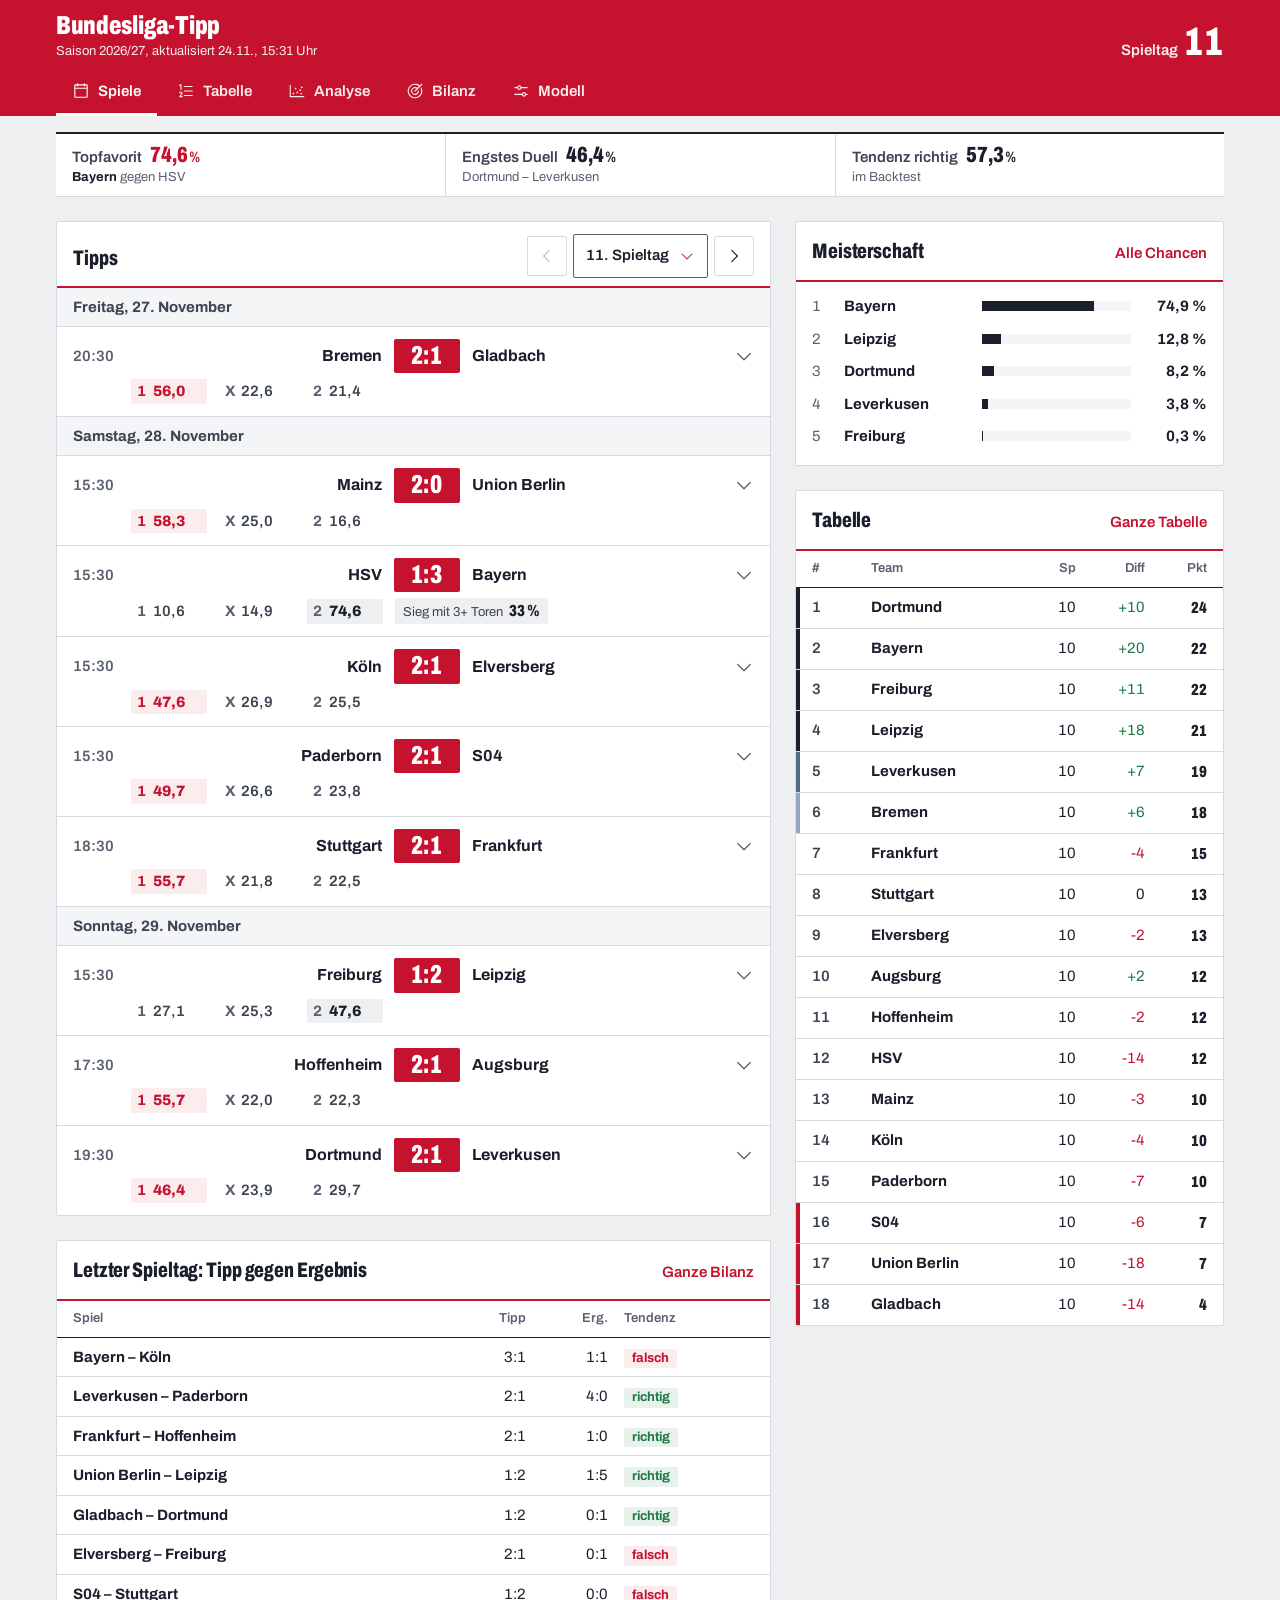
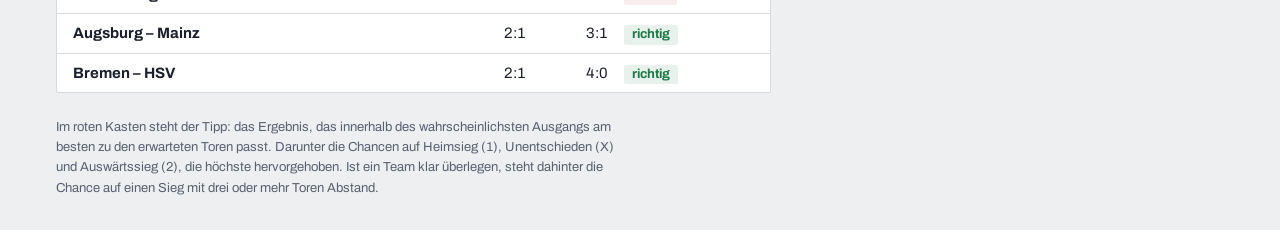
==== commit b564f998: "Tipps für alle weiteren Spieltage, Meisterchancen Co-Authored-By: Claude Opus 5.5 <noreply@anthropic" ====
--- a/index.html
+++ b/index.html
@@ -19,7 +19,7 @@
   @media (prefers-color-scheme: dark) { html, body { background: #0f1218; } }
   body { padding-bottom: env(safe-area-inset-bottom, 0px); }
   .dash-skeleton { position: relative; color: transparent !important; }
-  .dash-skeleton::after { content: ""; position: absolute; inset: 6px 0; border-radius: 8px; background: linear-gradient(90deg, rgba(128,128,128,.08), rgba(128,128,128,.16), rgba(128,128,128,.08)); }
+  .dash-skeleton::after { content: ""; position: absolute; inset: 6px 0; border-radius: 2px; background: linear-gradient(90deg, rgba(128,128,128,.08), rgba(128,128,128,.16), rgba(128,128,128,.08)); }
 </style>
 <script src="d3.min.js"></script>
 <script src="site.js"></script>
@@ -102,10 +102,10 @@
   .bt-sub { margin: 4px 0 0; color: var(--bar-muted); font-size: 13px; }
   @media (max-width: 520px) { .bt-sub-s { display: none; } }
   .bt-md { flex: none; display: flex; align-items: baseline; gap: 6px; line-height: 1; }
-  .bt-md .k { color: var(--bar-muted); font-size: 14px; font-weight: 600; }
+  .bt-md .k { color: var(--bar-muted); font-size: 15px; font-weight: 600; }
   .bt-md .v { font-weight: 850; font-stretch: var(--cond); font-size: 40px; color: var(--bar-fg); }
   .bt-tabs { display: grid; grid-template-columns: repeat(5, minmax(0, 1fr)); }
-  .bt-tab { appearance: none; border: 0; background: none; color: var(--bar-muted); font: inherit; font-size: 12.5px; font-weight: 600; min-height: 52px; padding: var(--s1) 2px; cursor: pointer; border-bottom: 3px solid transparent; display: flex; flex-direction: column; align-items: center; justify-content: center; gap: 2px; transition: color var(--dur-fast) var(--ease), background-color var(--dur-fast) var(--ease); }
+  .bt-tab { appearance: none; border: 0; background: none; color: var(--bar-muted); font: inherit; font-size: 13px; font-weight: 600; min-height: 52px; padding: var(--s1) 2px; cursor: pointer; border-bottom: 3px solid transparent; display: flex; flex-direction: column; align-items: center; justify-content: center; gap: 2px; transition: color var(--dur-fast) var(--ease), background-color var(--dur-fast) var(--ease); }
   .bt-tab:hover { color: var(--bar-fg); background: var(--bar-hover); }
   .bt-tab[aria-selected="true"] { color: var(--bar-fg); border-bottom-color: var(--bar-fg); }
   @media (min-width: 760px) {
@@ -131,11 +131,11 @@
   .bt-card-h { display: flex; flex-wrap: wrap; justify-content: space-between; align-items: baseline; gap: 2px var(--s3); padding: var(--s3) var(--s4) var(--s2); border-bottom: 2px solid var(--red); }
   .bt-card-h h2, .bt-card-h h3 { margin: 0; font-size: 21px; font-weight: 800; font-stretch: var(--cond); line-height: 1.15; color: var(--ink); letter-spacing: -.005em; text-wrap: balance; }
   .bt-hint { color: var(--ink-3); font-size: 13px; text-align: right; }
-  .bt-note { color: var(--ink-2); font-size: 14px; margin: 0; padding: var(--s3) var(--s4); max-width: 72ch; }
+  .bt-note { color: var(--ink-2); font-size: 15px; margin: 0; padding: var(--s3) var(--s4); max-width: 72ch; }
   .bt-foot { color: var(--ink-3); font-size: 13px; line-height: 1.55; margin: 0; max-width: 80ch; }
-  .bt-empty { padding: var(--s4); color: var(--ink-2); font-size: 14px; margin: 0; }
+  .bt-empty { padding: var(--s4); color: var(--ink-2); font-size: 15px; margin: 0; }
   .bt .dash-skeleton { min-height: 56px; }
-  .bt-linkbtn { appearance: none; border: 0; background: none; color: var(--red); font: inherit; font-size: 14px; font-weight: 600; cursor: pointer; padding: var(--s2) 0; min-height: 36px; text-underline-offset: 3px; white-space: nowrap; }
+  .bt-linkbtn { appearance: none; border: 0; background: none; color: var(--red); font: inherit; font-size: 15px; font-weight: 600; cursor: pointer; padding: var(--s2) 0; min-height: 36px; text-underline-offset: 3px; white-space: nowrap; }
   .bt-linkbtn:hover { text-decoration: underline; }
 
   /* Kennzahlen als kompakte linierte Leiste: Bezeichnung, Zahl, Zusatz in einer Zeile */
@@ -143,7 +143,7 @@
   .bt-kpis.three { grid-template-columns: repeat(3, minmax(0, 1fr)); }
   .bt-kpi { padding: var(--s2) var(--s4); display: grid; grid-template-columns: auto auto; grid-template-areas: "k v" "s s"; justify-content: start; align-items: baseline; gap: 0 var(--s2); min-width: 0; }
   .bt-kpi + .bt-kpi { border-left: 1px solid var(--rule); }
-  .bt-kpi .k { grid-area: k; color: var(--ink-2); font-size: 14px; font-weight: 600; }
+  .bt-kpi .k { grid-area: k; color: var(--ink-2); font-size: 15px; font-weight: 600; }
   .bt-kpi .v { grid-area: v; font-weight: 850; font-stretch: var(--cond); font-size: 22px; line-height: 1.2; color: var(--ink); }
   .bt-kpi .v small { font-size: 15px; font-weight: 700; margin-left: 1px; }
   .bt-kpi.hl .v { color: var(--red); }
@@ -151,23 +151,45 @@
   .bt-kpi .s b { color: var(--ink); font-weight: 700; }
   @media (max-width: 759px) {
     .bt-kpis, .bt-kpis.three { grid-template-columns: 1fr; }
-    .bt-kpi { grid-template-columns: auto minmax(0, 1fr) auto; grid-template-areas: "k s v"; padding: 2px var(--s4); }
+    .bt-kpi { grid-template-columns: auto minmax(0, 1fr) auto; grid-template-areas: "k s v"; padding: 5px var(--s4); }
     .bt-kpi + .bt-kpi { border-left: 0; border-top: 1px solid var(--rule); }
     .bt-kpi .s { text-align: right; }
-    .bt-kpi .v { font-size: 18px; }
+    .bt-kpi .v { font-size: 16px; }
     .bt-panel { padding-top: var(--s3); gap: var(--s4); }
     .bt-card-h { padding: var(--s2) var(--s4) 6px; }
-    .bt-card-h h2, .bt-card-h h3 { font-size: 19px; }
+    .bt-card-h h2, .bt-card-h h3 { font-size: 21px; }
     #spielliste .bt-card-h .bt-hint { display: none; }
     .bt-day { padding: 6px var(--s4); }
     #letzte-spiele th[data-field="art"], #letzte-spiele td:nth-child(6) { display: none; }
-    #letzte-spiele .bt-table th, #letzte-spiele .bt-table td { padding-left: 5px; padding-right: 5px; font-size: 13.5px; }
-    #letzte-spiele .bt-table th:first-child, #letzte-spiele .bt-table td:first-child { padding-left: var(--s3); }
+    .bt-table, .bt-table td.team { font-size: 13px; }
+    .bt-table th, .bt-table td { padding-left: 5px; padding-right: 5px; }
+    .bt-table th:first-child, .bt-table td:first-child { padding-left: var(--s3); }
+    .bt-table th:last-child, .bt-table td:last-child { padding-right: var(--s3); }
     #letzte-spiele .bt-table th:nth-last-child(2), #letzte-spiele .bt-table td:nth-last-child(2) { padding-right: var(--s3); }
+    #letzte-spiele .bt-table th:first-child, #letzte-spiele .bt-table td:first-child { display: none; }
+    #letzte-spiele .bt-table th:nth-child(2), #letzte-spiele .bt-table td:nth-child(2) { padding-left: var(--s3); }
+    #spielliste .bt-card-h { flex-wrap: nowrap; align-items: center; }
+    .bt-daypick .bt-select-sm { max-width: 200px; }
   }
 
+  /* Spieltagsauswahl */
+  .bt-daypick { display: flex; align-items: center; gap: 6px; min-width: 0; }
+  .bt-daypick .bt-select-sm { flex: 0 1 auto; min-width: 0; }
+  .bt-iconbtn { appearance: none; width: 40px; height: 40px; display: grid; place-items: center; border: 1px solid var(--rule); border-radius: var(--r); background: var(--paper); color: var(--ink); cursor: pointer; transition: border-color var(--dur-fast) var(--ease); }
+  .bt-iconbtn:hover:not(:disabled) { border-color: var(--ink); }
+  .bt-iconbtn:disabled { color: var(--raster); cursor: default; }
+  .bt-iconbtn .bt-ico { width: 18px; height: 18px; }
+  .bt-select-sm { min-height: 40px; font-size: 15px; }
+  .bt-vorschau { margin: 0; padding: var(--s2) var(--s4); background: var(--paper-2); color: var(--ink-2); font-size: 13px; border-bottom: 1px solid var(--rule); }
+  .bt-mbar { width: 140px; height: 10px; background: var(--paper-2); }
+  .bt-mbar > div { height: 100%; background: var(--ink); }
+  @media (max-width: 520px) {
+    .bt-mcol, .bt-pjetzt { display: none; }
+    #meisterschaft .bt-table th { white-space: normal; }
+  }
+
   /* Tipps des Spieltags */
-  .bt-day { padding: var(--s2) var(--s4); background: var(--paper-2); color: var(--ink-2); font-size: 14px; font-weight: 700; border-bottom: 1px solid var(--rule); }
+  .bt-day { padding: var(--s2) var(--s4); background: var(--paper-2); color: var(--ink-2); font-size: 15px; font-weight: 700; border-bottom: 1px solid var(--rule); }
   .bt-match { border-bottom: 1px solid var(--rule); }
   .bt-match:last-child { border-bottom: 0; }
   .bt-match > summary { list-style: none; cursor: pointer; padding: var(--s3) var(--s4); display: grid; gap: 6px; transition: background-color var(--dur-fast) var(--ease); }
@@ -175,7 +197,7 @@
   .bt-match > summary:hover { background: var(--paper-2); }
   .bt-match[open] > summary { background: var(--paper-2); }
   .bt-row { display: grid; grid-template-columns: 46px minmax(0,1fr) auto minmax(0,1fr) 20px; align-items: center; gap: var(--s3); }
-  .bt-time { color: var(--ink-3); font-size: 14px; font-weight: 600; }
+  .bt-time { color: var(--ink-3); font-size: 15px; font-weight: 600; }
   .bt-time.live { color: var(--red); font-weight: 700; }
   .bt-team { display: flex; align-items: center; min-width: 0; font-weight: 700; font-size: 16px; line-height: 1.25; }
   .bt-team > span { overflow: hidden; text-overflow: ellipsis; white-space: nowrap; }
@@ -184,7 +206,7 @@
   .bt-chev { width: 20px; height: 20px; color: var(--ink-3); transition: transform var(--dur) var(--ease); }
   .bt-match[open] .bt-chev, details.bt-card[open] .bt-chev { transform: rotate(180deg); }
   /* 1-X-2-Spalten: über alle Spiele gleich ausgerichtet */
-  .bt-odds { display: grid; grid-template-columns: 46px repeat(3, 76px) minmax(0, 1fr); gap: 0 var(--s3); align-items: baseline; font-size: 14px; color: var(--ink-3); }
+  .bt-odds { display: grid; grid-template-columns: 46px repeat(3, 76px) minmax(0, 1fr); gap: 0 var(--s3); align-items: baseline; font-size: 15px; color: var(--ink-3); }
   .bt-odds .o { display: flex; align-items: baseline; gap: 6px; padding: 1px 6px; border-radius: var(--r); }
   .bt-odds .o .k { font-weight: 700; color: var(--ink-3); width: 10px; }
   .bt-odds .o b { font-weight: 600; color: var(--ink-2); font-size: 15px; }
@@ -192,14 +214,14 @@
   .bt-odds .o.top.h { background: var(--red-soft); } .bt-odds .o.top.h .k, .bt-odds .o.top.h b { color: var(--red); }
   .bt-odds .o.top.x { background: var(--paper-3); }
   .bt-odds .o.top.a { background: var(--ink-soft); }
-  .bt-odds .big { justify-self: start; display: inline-flex; align-items: baseline; gap: 6px; padding: 1px 8px; border-radius: var(--r); color: var(--ink-2); font-size: 13.5px; white-space: nowrap; }
+  .bt-odds .big { justify-self: start; display: inline-flex; align-items: baseline; gap: 6px; padding: 1px 8px; border-radius: var(--r); color: var(--ink-2); font-size: 13px; white-space: nowrap; }
   .bt-odds .big.h { background: var(--red-soft); } .bt-odds .big.a { background: var(--ink-soft); }
   .bt-odds .big b { color: var(--ink); font-weight: 850; font-stretch: var(--cond); font-size: 16px; }
   .bt-odds .big.h b { color: var(--red); }
   @media (max-width: 520px) {
     .bt-row { grid-template-columns: 40px minmax(0,1fr) auto minmax(0,1fr) 16px; gap: var(--s2); }
     .bt-team { font-size: 15px; }
-    .bt-pill { min-width: 56px; font-size: 23px; padding: 2px 7px 3px; }
+    .bt-pill { min-width: 56px; font-size: 22px; padding: 2px 7px 3px; }
     .bt-odds { grid-template-columns: 40px repeat(3, minmax(0, 1fr)); gap: 0 var(--s2); }
     .bt-odds .big { grid-column: 2 / -1; }
   }
@@ -213,17 +235,17 @@
   .bt-group { display: grid; gap: 6px; }
   .bt-group-t { margin: 0 0 2px; padding-bottom: 4px; border-bottom: 1px solid var(--rule); color: var(--ink); font-size: 15px; font-weight: 800; font-stretch: var(--cond); }
   .bt-cmp-row { display: grid; grid-template-columns: 76px 1fr 76px; align-items: center; gap: 4px var(--s2); }
-  .bt-cmp-lbl { text-align: center; font-size: 13.5px; color: var(--ink-2); }
-  .bt-val { justify-self: start; padding: 1px 8px; border-radius: var(--r); font-size: 14px; font-weight: 600; }
+  .bt-cmp-lbl { text-align: center; font-size: 13px; color: var(--ink-2); }
+  .bt-val { justify-self: start; padding: 1px 8px; border-radius: var(--r); font-size: 15px; font-weight: 600; }
   .bt-val.r { justify-self: end; }
   .bt-val.lead-h { background: var(--red); color: var(--on-red); font-weight: 800; }
   .bt-val.lead-a { background: var(--ink); color: var(--paper); font-weight: 800; }
   .bt-split { grid-column: 1 / -1; display: flex; gap: 2px; height: 3px; }
   .bt-scores { display: flex; flex-wrap: wrap; gap: var(--s2); }
-  .bt-chip { border: 1px solid var(--rule); border-radius: var(--r); padding: 2px 10px; font-size: 14px; color: var(--ink-2); }
-  .bt-chip b { font-weight: 850; font-stretch: var(--cond); font-size: 17px; color: var(--ink); margin-right: 6px; }
+  .bt-chip { border: 1px solid var(--rule); border-radius: var(--r); padding: 2px 10px; font-size: 15px; color: var(--ink-2); }
+  .bt-chip b { font-weight: 850; font-stretch: var(--cond); font-size: 16px; color: var(--ink); margin-right: 6px; }
   .bt-chip:first-child { border-color: var(--ink); }
-  .bt-duels { display: grid; font-size: 14px; }
+  .bt-duels { display: grid; font-size: 15px; }
   .bt-duel { display: grid; grid-template-columns: 92px minmax(0,1fr) auto minmax(0,1fr); gap: var(--s2); align-items: center; padding: 5px 0; border-bottom: 1px solid var(--rule); }
   .bt-duel:last-child { border-bottom: 0; }
   .bt-duel .d { color: var(--ink-3); font-size: 13px; }
@@ -231,21 +253,21 @@
   .bt-duel .a { overflow: hidden; text-overflow: ellipsis; white-space: nowrap; }
   .bt-duel .e { font-weight: 800; font-stretch: var(--cond); font-size: 16px; padding: 0 8px; border-radius: var(--r); background: var(--paper-3); }
   .bt-duel .e.w { background: var(--ok-soft); color: var(--ok); } .bt-duel .e.l { background: var(--bad-soft); color: var(--bad); }
-  .bt-duelsum { color: var(--ink-2); font-size: 14px; margin: 0; }
+  .bt-duelsum { color: var(--ink-2); font-size: 15px; margin: 0; }
   .bt-duelsum b { color: var(--ink); }
-  .bt-miss { display: grid; grid-template-columns: 1fr 1fr; gap: var(--s3); font-size: 13.5px; color: var(--ink-2); }
+  .bt-miss { display: grid; grid-template-columns: 1fr 1fr; gap: var(--s3); font-size: 13px; color: var(--ink-2); }
   .bt-miss span { white-space: pre-line; }
   .bt-miss span:last-child { text-align: right; }
 
   /* Filter */
   .bt-chips { display: flex; flex-wrap: wrap; gap: var(--s2); padding: var(--s3) var(--s4); border-bottom: 1px solid var(--rule); }
-  .bt-fchip { appearance: none; border: 1px solid var(--rule); background: var(--paper); color: var(--ink-2); font: inherit; font-size: 14px; font-weight: 600; border-radius: var(--r); padding: 0 var(--s3); min-height: 36px; cursor: pointer; transition: background-color var(--dur-fast) var(--ease), color var(--dur-fast) var(--ease), border-color var(--dur-fast) var(--ease); }
+  .bt-fchip { appearance: none; border: 1px solid var(--rule); background: var(--paper); color: var(--ink-2); font: inherit; font-size: 15px; font-weight: 600; border-radius: var(--r); padding: 0 var(--s3); min-height: 36px; cursor: pointer; transition: background-color var(--dur-fast) var(--ease), color var(--dur-fast) var(--ease), border-color var(--dur-fast) var(--ease); }
   .bt-fchip:hover { border-color: var(--ink); color: var(--ink); }
   .bt-fchip[aria-pressed="true"] { background: var(--ink); border-color: var(--ink); color: var(--paper); }
 
   /* Tabellen */
   .bt-tw { overflow-x: auto; }
-  .bt-table { width: 100%; border-collapse: collapse; font-size: 14px; }
+  .bt-table { width: 100%; border-collapse: collapse; font-size: 15px; }
   .bt-table th { color: var(--ink-3); font-weight: 600; font-size: 13px; text-align: right; padding: var(--s2); border-bottom: 1px solid var(--rule-strong); white-space: nowrap; }
   .bt-table td { padding: 8px var(--s2); border-bottom: 1px solid var(--rule); text-align: right; white-space: nowrap; }
   .bt-table tbody tr:hover { background: var(--paper-2); }
@@ -256,13 +278,13 @@
   .bt-table td.team { font-weight: 700; }
   .bt-table td.pos { position: relative; color: var(--ink-2); font-weight: 600; }
   .bt-zone { position: absolute; left: 0; top: 0; bottom: 0; width: 4px; }
-  .bt-table td.pts { color: var(--ink); font-weight: 850; font-stretch: var(--cond); font-size: 17px; }
+  .bt-table td.pts { color: var(--ink); font-weight: 850; font-stretch: var(--cond); font-size: 16px; }
   .bt-sortbtn { appearance: none; border: 0; background: none; color: inherit; font: inherit; cursor: pointer; display: inline-flex; align-items: center; gap: 4px; padding: 4px 0; min-height: 28px; }
   .bt-sortbtn .bt-ico { width: 13px; height: 13px; opacity: .45; }
   th[aria-sort="ascending"] .bt-sortbtn, th[aria-sort="descending"] .bt-sortbtn { color: var(--red); }
   th[aria-sort="ascending"] .bt-sortbtn .bt-ico, th[aria-sort="descending"] .bt-sortbtn .bt-ico { opacity: 1; }
   .bt-form { display: inline-flex; gap: 3px; }
-  .bt-form span { width: 20px; height: 20px; border-radius: var(--r); display: grid; place-items: center; font-size: 11px; font-weight: 800; }
+  .bt-form span { width: 20px; height: 20px; border-radius: var(--r); display: grid; place-items: center; font-size: 13px; font-weight: 800; }
   .bt-form .S { background: var(--ok); color: #fff; } .bt-form .U { background: var(--raster); color: var(--ink); } .bt-form .N { background: var(--bad); color: #fff; }
   .bt-pos { color: var(--ok); } .bt-neg { color: var(--bad); }
   .bt-legend { display: flex; flex-wrap: wrap; gap: var(--s2) var(--s4); padding: var(--s3) var(--s4); color: var(--ink-2); font-size: 13px; border-top: 1px solid var(--rule); }
@@ -271,7 +293,7 @@
 
   /* Rangliste */
   .bt-rank { padding: var(--s2) 0 var(--s3); }
-  .bt-lrow { display: grid; grid-template-columns: 24px minmax(0, 130px) 1fr 68px; gap: var(--s2); align-items: center; padding: 5px var(--s4); font-size: 14px; }
+  .bt-lrow { display: grid; grid-template-columns: 24px minmax(0, 130px) 1fr 68px; gap: var(--s2); align-items: center; padding: 5px var(--s4); font-size: 15px; }
   .bt-lrow .n { color: var(--ink-3); }
   .bt-lrow .t { overflow: hidden; text-overflow: ellipsis; white-space: nowrap; font-weight: 700; }
   .bt-lrow .v { text-align: right; font-weight: 700; }
@@ -285,11 +307,11 @@
     background-image: url("data:image/svg+xml,%3Csvg xmlns='http://www.w3.org/2000/svg' viewBox='0 0 256 256'%3E%3Cpath fill='%23c4122f' d='M213.66,101.66l-80,80a8,8,0,0,1-11.32,0l-80-80A8,8,0,0,1,53.66,90.34L128,164.69l74.34-74.35a8,8,0,0,1,11.32,11.32Z'/%3E%3C/svg%3E"); background-repeat: no-repeat; background-position: right 12px center; background-size: 16px; }
   .bt-select:hover { border-color: var(--ink); }
   .bt-ctl { display: flex; flex-wrap: wrap; gap: var(--s2) var(--s3); align-items: center; padding: var(--s3) var(--s4); }
-  .bt-ctl label { color: var(--ink-2); font-size: 14px; font-weight: 600; }
+  .bt-ctl label { color: var(--ink-2); font-size: 15px; font-weight: 600; }
   .bt-shot { position: relative; padding: 0 var(--s4) var(--s2); min-height: 220px; }
   .bt-shot svg { display: block; width: 100%; height: auto; }
   .bt-shotsum { display: grid; grid-template-columns: 1fr auto 1fr; gap: 4px var(--s3); padding: var(--s2) var(--s4); align-items: baseline; }
-  .bt-shotsum .h { text-align: right; } .bt-shotsum .h, .bt-shotsum .a { font-weight: 800; font-stretch: var(--cond); font-size: 18px; }
+  .bt-shotsum .h { text-align: right; } .bt-shotsum .h, .bt-shotsum .a { font-weight: 800; font-stretch: var(--cond); font-size: 16px; }
   .bt-shotsum .m { text-align: center; color: var(--ink-3); font-size: 13px; }
   .bt-shotkey { display: flex; flex-wrap: wrap; gap: 6px var(--s4); padding: var(--s2) var(--s4) var(--s3); color: var(--ink-2); font-size: 13px; border-top: 1px solid var(--rule); }
   .bt-shotkey span { display: inline-flex; align-items: center; gap: 6px; }
@@ -298,17 +320,17 @@
   /* Bilanz */
   .bt-chart { position: relative; padding: var(--s3) var(--s4); min-height: 220px; }
   .bt-chart svg { display: block; }
-  .bt-chart text { fill: var(--ink-3); font-size: 12px; font-family: var(--text); }
+  .bt-chart text { fill: var(--ink-3); font-size: 13px; font-family: var(--text); }
   .bt-shot text { font-family: var(--text); font-weight: 600; }
   .bt-ok, .bt-no { font-weight: 700; }
   .bt-ok { color: var(--ok); } .bt-no { color: var(--bad); }
   .bt-res { display: inline-block; padding: 0 8px; border-radius: var(--r); font-size: 13px; font-weight: 700; }
   .bt-res.ex { background: var(--ok); color: #fff; } .bt-res.ok { background: var(--ok-soft); color: var(--ok); } .bt-res.no { background: var(--bad-soft); color: var(--bad); }
-  .bt-tag { font-size: 12.5px; font-weight: 600; padding: 1px 8px; border-radius: var(--r); background: var(--paper-3); color: var(--ink-2); }
+  .bt-tag { font-size: 13px; font-weight: 600; padding: 1px 8px; border-radius: var(--r); background: var(--paper-3); color: var(--ink-2); }
   .bt-tag.live { background: var(--red-soft); color: var(--red); }
 
   .bt-tip { position: absolute; pointer-events: none; background: var(--ink); color: var(--paper); border-radius: var(--r); padding: 5px 9px; font-size: 13px; white-space: nowrap; z-index: 5; box-shadow: 0 4px 14px rgba(15,18,24,.25); }
-  .bt-facts { display: grid; grid-template-columns: minmax(140px, auto) 1fr; gap: var(--s2) var(--s4); margin: 0; padding: var(--s3) var(--s4) var(--s4); font-size: 14.5px; }
+  .bt-facts { display: grid; grid-template-columns: minmax(140px, auto) 1fr; gap: var(--s2) var(--s4); margin: 0; padding: var(--s3) var(--s4) var(--s4); font-size: 15px; }
   .bt-facts dt { color: var(--ink); font-weight: 800; font-stretch: var(--cond); font-size: 16px; }
   .bt-facts dd { margin: 0; color: var(--ink-2); max-width: 70ch; }
   .bt-facts dd b { color: var(--ink); }
@@ -325,7 +347,7 @@
   .bt-xg-row .a { font-weight: 700; overflow: hidden; text-overflow: ellipsis; white-space: nowrap; }
   .bt-xg-row .sep { text-align: center; color: var(--ink-3); }
   .bt-xg-row .est { grid-column: 1 / -1; text-align: center; color: var(--ink-3); font-size: 13px; }
-  .bt-input { width: 100%; min-height: 44px; background: var(--paper); color: var(--ink); border: 1px solid var(--ink-3); border-radius: var(--r); font: inherit; font-size: 17px; font-weight: 700; text-align: center; transition: border-color var(--dur-fast) var(--ease); }
+  .bt-input { width: 100%; min-height: 44px; background: var(--paper); color: var(--ink); border: 1px solid var(--ink-3); border-radius: var(--r); font: inherit; font-size: 16px; font-weight: 700; text-align: center; transition: border-color var(--dur-fast) var(--ease); }
   .bt-input::placeholder { color: var(--ink-3); }
   .bt-input:hover { border-color: var(--ink); }
   .bt-input:focus { border-color: var(--red); outline: none; box-shadow: 0 0 0 3px var(--red-soft); }
@@ -335,7 +357,7 @@
   .bt-btn { appearance: none; border: 0; border-radius: var(--r); background: var(--red); color: var(--on-red); font: inherit; font-weight: 700; font-size: 16px; min-height: 44px; padding: 0 var(--s5); cursor: pointer; transition: background-color var(--dur-fast) var(--ease); }
   .bt-btn:hover { background: var(--red-hover); }
   .bt-btn:disabled { opacity: .6; cursor: progress; }
-  .bt-msg { margin: 0; font-size: 14px; }
+  .bt-msg { margin: 0; font-size: 15px; }
   .bt-msg.ok { color: var(--ok); } .bt-msg.err { color: var(--bad); }
   .bt-dashlink { color: var(--red); font-weight: 600; }
 
@@ -376,7 +398,14 @@
       <div class="bt-grid two">
         <div class="bt-grid">
         <div class="bt-card" id="spielliste">
-          <div class="bt-card-h"><h2>Tipps des Spieltags</h2><span class="bt-hint">Spiel antippen für Details</span></div>
+          <div class="bt-card-h"><h2>Tipps</h2>
+            <div class="bt-daypick" role="group" aria-label="Spieltag wählen">
+              <button class="bt-iconbtn" type="button" data-tag="-1" aria-label="Früherer Spieltag"><svg class="bt-ico" viewBox="0 0 256 256" fill="currentColor" aria-hidden="true"><path d="M165.66,202.34a8,8,0,0,1-11.32,11.32l-80-80a8,8,0,0,1,0-11.32l80-80a8,8,0,0,1,11.32,11.32L91.31,128Z"/></svg></button>
+              <select class="bt-select bt-select-sm" id="tag-wahl" data-draw="tag-wahl" data-source="prognosen" aria-label="Spieltag"></select>
+              <button class="bt-iconbtn" type="button" data-tag="1" aria-label="Späterer Spieltag"><svg class="bt-ico" viewBox="0 0 256 256" fill="currentColor" aria-hidden="true"><path d="M181.66,133.66l-80,80a8,8,0,0,1-11.32-11.32L164.69,128,90.34,53.66a8,8,0,0,1,11.32-11.32l80,80A8,8,0,0,1,181.66,133.66Z"/></svg></button>
+            </div>
+          </div>
+          <div data-draw="tag-hinweis"></div>
           <div data-draw="spiele" data-source="prognosen staerken" data-fetchpriority="high"></div>
         </div>
         <div class="bt-card" id="letzter-st">
@@ -389,6 +418,11 @@
           </div>
         </div>
         </div>
+        <div class="bt-grid">
+        <div class="bt-card" id="meister-kurz">
+          <div class="bt-card-h"><h2>Meisterschaft</h2><button class="bt-linkbtn" type="button" data-goto="tabelle">Alle Chancen</button></div>
+          <div class="bt-rank" data-draw="meister-mini" data-source="staerken"></div>
+        </div>
         <div class="bt-card" id="kurztabelle">
           <div class="bt-card-h"><h2>Tabelle</h2><button class="bt-linkbtn" type="button" data-goto="tabelle">Ganze Tabelle</button></div>
           <div class="bt-tw">
@@ -398,12 +432,23 @@
             </table>
           </div>
         </div>
+        </div>
       </div>
       <p class="bt-foot">Im roten Kasten steht der Tipp: das Ergebnis, das innerhalb des wahrscheinlichsten Ausgangs am besten zu den erwarteten Toren passt. Darunter die Chancen auf Heimsieg (1), Unentschieden (X) und Auswärtssieg (2), die höchste hervorgehoben. Ist ein Team klar überlegen, steht dahinter die Chance auf einen Sieg mit drei oder mehr Toren Abstand.</p>
     </section>
 
     <!-- TABELLE -->
     <section class="bt-panel" id="tabelle" role="tabpanel" aria-labelledby="tab-tabelle" hidden>
+      <div class="bt-card" id="meisterschaft">
+        <div class="bt-card-h"><h2>Meisterschaft</h2><span class="bt-hint"><span data-draw="m-sim" data-source="modell" data-field="meister_simulationen" data-row="0">—</span> simulierte Restsaisons</span></div>
+        <div class="bt-tw">
+          <table class="bt-table" data-source="staerken" data-row-key="team">
+            <thead><tr><th class="l">#</th><th data-field="team" class="l">Team</th><th data-field="meister_pct">Meister</th><th class="bt-mcol" aria-hidden="true"></th><th data-field="punkte" class="bt-pjetzt">Punkte jetzt</th><th data-field="erw_punkte">Ø Punkte am Ende</th><th data-field="erw_platz">Ø Platz</th></tr></thead>
+            <tbody data-draw="meister"></tbody>
+          </table>
+        </div>
+        <p class="bt-note">Das Modell spielt jedes restliche Spiel mit seinen erwarteten Toren aus, 10.000-mal, und zählt, wie oft jedes Team am Ende vorn steht. Die Teamstärke wird dabei je Durchlauf leicht gestreut, weil auch sie nur geschätzt ist. Im Rückblick auf die Saisons 2022/23 bis 2025/26 lagen die Chancen deutlich näher am Ausgang als eine Hochrechnung der Tabelle; einen Überraschungsmeister wie Leverkusen 2023/24 sah das Modell bis zur Winterpause aber nur bei 10 bis 25 %.</p>
+      </div>
       <div class="bt-card">
         <div class="bt-card-h"><h2>Tabelle</h2><span class="bt-hint">Spaltenkopf antippen zum Sortieren</span></div>
         <div class="bt-tw">
@@ -528,6 +573,7 @@
             <dt>Kalibrierung</dt><dd>Korrektur für knappe Ergebnisse zu <b class="num" data-draw="m-rho" data-source="modell" data-field="rho_gewicht" data-row="0">—</b> %, Unentschieden ×<span class="num" data-draw="m-df" data-source="modell" data-field="unentschieden_faktor" data-row="0">—</span>, Siegchancen geschärft mit Faktor <span class="num" data-draw="m-sch" data-source="modell" data-field="schaerfe" data-row="0">—</span>. So passen die Prozente im Test an 358 Spielen zur tatsächlichen Häufigkeit. Der Tipp richtet sich weiter nach den erwarteten Toren; je klarer der Favorit, desto deutlicher das getippte Ergebnis.</dd>
             <dt>Heimvorteil</dt><dd>Liga ×<span class="num" data-draw="m-heim" data-source="modell" data-field="heimvorteil" data-row="0">—</span>, je Team getrennt für Angriff und Abwehr aus den eigenen Heimspielen angepasst</dd>
             <dt>Training</dt><dd><span class="num" data-draw="m-spiele" data-source="modell" data-field="trainiert_spiele" data-row="0">—</span> Spiele seit 2021/22 (1. und 2. Liga), Halbwertszeit <span class="num" data-draw="m-hwz" data-source="modell" data-field="halbwertszeit_tage" data-row="0">—</span> Tage</dd>
+            <dt>Meisterschaft</dt><dd><span class="num" data-draw="m-sim2" data-source="modell" data-field="meister_simulationen" data-row="0">—</span> simulierte Restsaisons; Tabellenregeln: Punkte, Tordifferenz, erzielte Tore. Getestet an vier vergangenen Saisons zu je sieben Zeitpunkten.</dd>
             <dt>Backtest</dt><dd><span class="num" data-draw="m-bts" data-source="modell" data-field="backtest_spiele" data-row="0">—</span> Spiele, Tendenz <b class="num" data-draw="m-btt" data-source="modell" data-field="backtest_tendenz" data-row="0">—</b> % richtig</dd>
           </dl>
         </div>
@@ -551,11 +597,12 @@
   dash.calc('ueberblick', {
     inputs: ['prognosen'],
     title: 'Überblick des Spieltags',
-    description: 'Größter Favorit und engstes Duell (kleinste höchste Einzelchance) unter den offenen Spielen des nächsten Spieltags.',
+    description: 'Größter Favorit und engstes Duell (kleinste höchste Einzelchance) unter den Spielen des nächsten Spieltags.',
     fn: (prognosen) => {
       if (!prognosen.length) return [];
+      const naechster = Math.min(...prognosen.map((r) => Number(r.spieltag)));
       let fav = null, eng = null;
-      for (const r of prognosen) {
+      for (const r of prognosen.filter((x) => Number(x.spieltag) === naechster)) {
         const h = Number(r.p_heim), g = Number(r.p_gast), d = Number(r.p_remis);
         const f = h >= g ? {team: r.heim, gegner: r.gast, p: h} : {team: r.gast, gegner: r.heim, p: g};
         if (!fav || f.p > fav.p) fav = f;
@@ -671,7 +718,7 @@
   })();
 
   // Zustand von Filter, Kennzahl und Sortierung (nur für diese Ansicht)
-  window.btUi = window.btUi || {metric: 'xg_diff', filter: 'alle', sortKey: 'platz', sortDir: 'asc'};
+  window.btUi = window.btUi || {metric: 'xg_diff', filter: 'alle', sortKey: 'platz', sortDir: 'asc', tag: null};
   (() => {
     const U = window.btUi;
     const press = (sel, attr, val) => document.querySelectorAll(sel).forEach((b) => b.setAttribute('aria-pressed', b.dataset[attr] === val ? 'true' : 'false'));
@@ -738,6 +785,8 @@
   B.text('fm-w', 'modell', 'fotmob_gewicht', first, pct0);
   B.text('m-fmn', 'modell', 'fotmob_spiele', first);
   B.text('m-fmw', 'modell', 'fotmob_gewicht', first, pct0);
+  B.text('m-sim', 'modell', 'meister_simulationen', first, (v) => B.nf0.format(Number(v)));
+  B.text('m-sim2', 'modell', 'meister_simulationen', first, (v) => B.nf0.format(Number(v)));
 </script>
 
 <script>
@@ -752,7 +801,10 @@
     if (d.status !== 'ok') return;
     if (!d.data.length) { el.append(B.el('p', 'bt-empty', 'Für diese Saison sind keine offenen Spiele mehr angesetzt.')); return; }
     const teams = new Map((st.status === 'ok' ? st.data : []).map((r) => [r.team, r]));
-    const rows = [...d.data].sort((a, b) => String(a.anpfiff).localeCompare(String(b.anpfiff)));
+    const tage = [...new Set(d.data.map((r) => Number(r.spieltag)))].sort((a, b) => a - b);
+    const U = window.btUi;
+    if (U.tag == null || !tage.includes(U.tag)) U.tag = tage[0];
+    const rows = d.data.filter((r) => Number(r.spieltag) === U.tag).sort((a, b) => String(a.anpfiff).localeCompare(String(b.anpfiff)));
     let lastDay = '';
     for (const r of rows) {
       const day = B.day(r.anpfiff);
@@ -874,6 +926,82 @@
     }
   });
 
+  // Spieltagsauswahl
+  window.btTage = () => {
+    const d = dash.data('prognosen');
+    return d.status === 'ok' ? [...new Set(d.data.map((r) => Number(r.spieltag)))].sort((a, b) => a - b) : [];
+  };
+  window.btSetTag = (t) => {
+    window.btUi.tag = t;
+    ['spiele', 'tag-wahl', 'tag-hinweis'].forEach((n) => dash.draw(n));
+  };
+  dash.draw('tag-wahl', (sel) => {
+    const tage = window.btTage(), U = window.btUi;
+    if (!tage.length) { sel.replaceChildren(); return; }
+    if (U.tag == null || !tage.includes(U.tag)) U.tag = tage[0];
+    sel.replaceChildren(...tage.map((t) => new Option(t + '. Spieltag', String(t))));
+    sel.value = String(U.tag);
+    sel.onchange = () => window.btSetTag(Number(sel.value));
+    const k = tage.indexOf(U.tag);
+    document.querySelectorAll('.bt [data-tag]').forEach((b) => { b.disabled = Number(b.dataset.tag) < 0 ? k <= 0 : k >= tage.length - 1; });
+  });
+  document.querySelectorAll('.bt [data-tag]').forEach((b) => b.addEventListener('click', () => {
+    const tage = window.btTage(), k = tage.indexOf(window.btUi.tag) + Number(b.dataset.tag);
+    if (k >= 0 && k < tage.length) window.btSetTag(tage[k]);
+  }));
+  dash.draw('tag-hinweis', (el) => {
+    const tage = window.btTage();
+    el.replaceChildren();
+    if (tage.length && window.btUi.tag !== tage[0]) el.append(window.bt.el('p', 'bt-vorschau', 'Tipps nach aktuellem Stand. Bis zu diesem Spieltag ändern sich Form, Tabelle und Ausfälle noch; die Tipps werden jede Nacht neu berechnet.'));
+  });
+
+  // Meisterschaft
+  window.btPct = (v) => {
+    const n = Number(v);
+    if (v == null || v === '' || !Number.isFinite(n)) return '–';
+    return n >= 0.1 ? window.bt.nf1.format(n) + ' %' : n > 0 ? '< 0,1 %' : '–';
+  };
+  dash.draw('meister-mini', (el) => {
+    const B = window.bt;
+    const d = dash.data('staerken');
+    el.replaceChildren();
+    if (d.status === 'error') { el.append(B.el('p', 'bt-empty', 'Die Meisterchancen konnten nicht geladen werden.')); return; }
+    if (d.status !== 'ok') { el.classList.toggle('dash-skeleton', d.status === 'loading'); return; }
+    el.classList.remove('dash-skeleton');
+    const rows = d.data.filter((r) => Number(r.meister_pct) > 0).sort((a, b) => b.meister_pct - a.meister_pct).slice(0, 5);
+    if (!rows.length) { el.append(B.el('p', 'bt-empty', 'Die Meisterchancen werden im nächsten nächtlichen Lauf berechnet.')); return; }
+    rows.forEach((r, i) => {
+      const row = B.el('div', 'bt-lrow');
+      const bar = B.el('div', 'bar'); const fill = B.el('div');
+      fill.style.left = '0'; fill.style.width = Math.max(1, Number(r.meister_pct)) + '%'; bar.append(fill);
+      row.append(B.el('span', 'n', String(i + 1)), B.el('span', 't', r.team), bar,
+        B.mark(B.el('span', 'v', window.btPct(r.meister_pct)), 'staerken', 'meister_pct', 'team=' + encodeURIComponent(r.team)));
+      el.append(row);
+    });
+  });
+  dash.draw('meister', (el) => {
+    const B = window.bt;
+    const d = dash.data('staerken');
+    el.replaceChildren();
+    if (d.status === 'error') { B.errorRow(el, 7, 'Die Meisterchancen konnten nicht geladen werden.'); return; }
+    if (d.status !== 'ok') return;
+    if (!d.data.some((r) => r.meister_pct != null)) { B.errorRow(el, 7, 'Die Meisterchancen werden im nächsten nächtlichen Lauf berechnet.'); return; }
+    const rows = [...d.data].sort((a, b) => (b.meister_pct - a.meister_pct) || (b.erw_punkte - a.erw_punkte));
+    rows.forEach((r, i) => {
+      const tr = B.el('tr');
+      tr.dataset.key = r.team;
+      const w = 'team=' + encodeURIComponent(r.team);
+      const bar = B.el('td', 'bt-mcol l'); const bw = B.el('div', 'bt-mbar'); const bf = B.el('div');
+      bf.style.width = Math.max(0, Number(r.meister_pct)) + '%'; bw.append(bf); bar.append(bw);
+      tr.append(B.el('td', 'l', String(i + 1)), B.el('td', 'team l', r.team),
+        B.mark(B.el('td', 'pts', window.btPct(r.meister_pct)), 'staerken', 'meister_pct', w), bar,
+        B.el('td', 'bt-pjetzt', String(r.punkte)),
+        B.mark(B.el('td', null, r.erw_punkte == null ? '–' : B.nf1.format(r.erw_punkte)), 'staerken', 'erw_punkte', w),
+        B.mark(B.el('td', null, r.erw_platz == null ? '–' : B.nf1.format(r.erw_platz)), 'staerken', 'erw_platz', w));
+      el.append(tr);
+    });
+  });
+
   // Tabelle
   dash.draw('liga', (el) => {
     const B = window.bt;
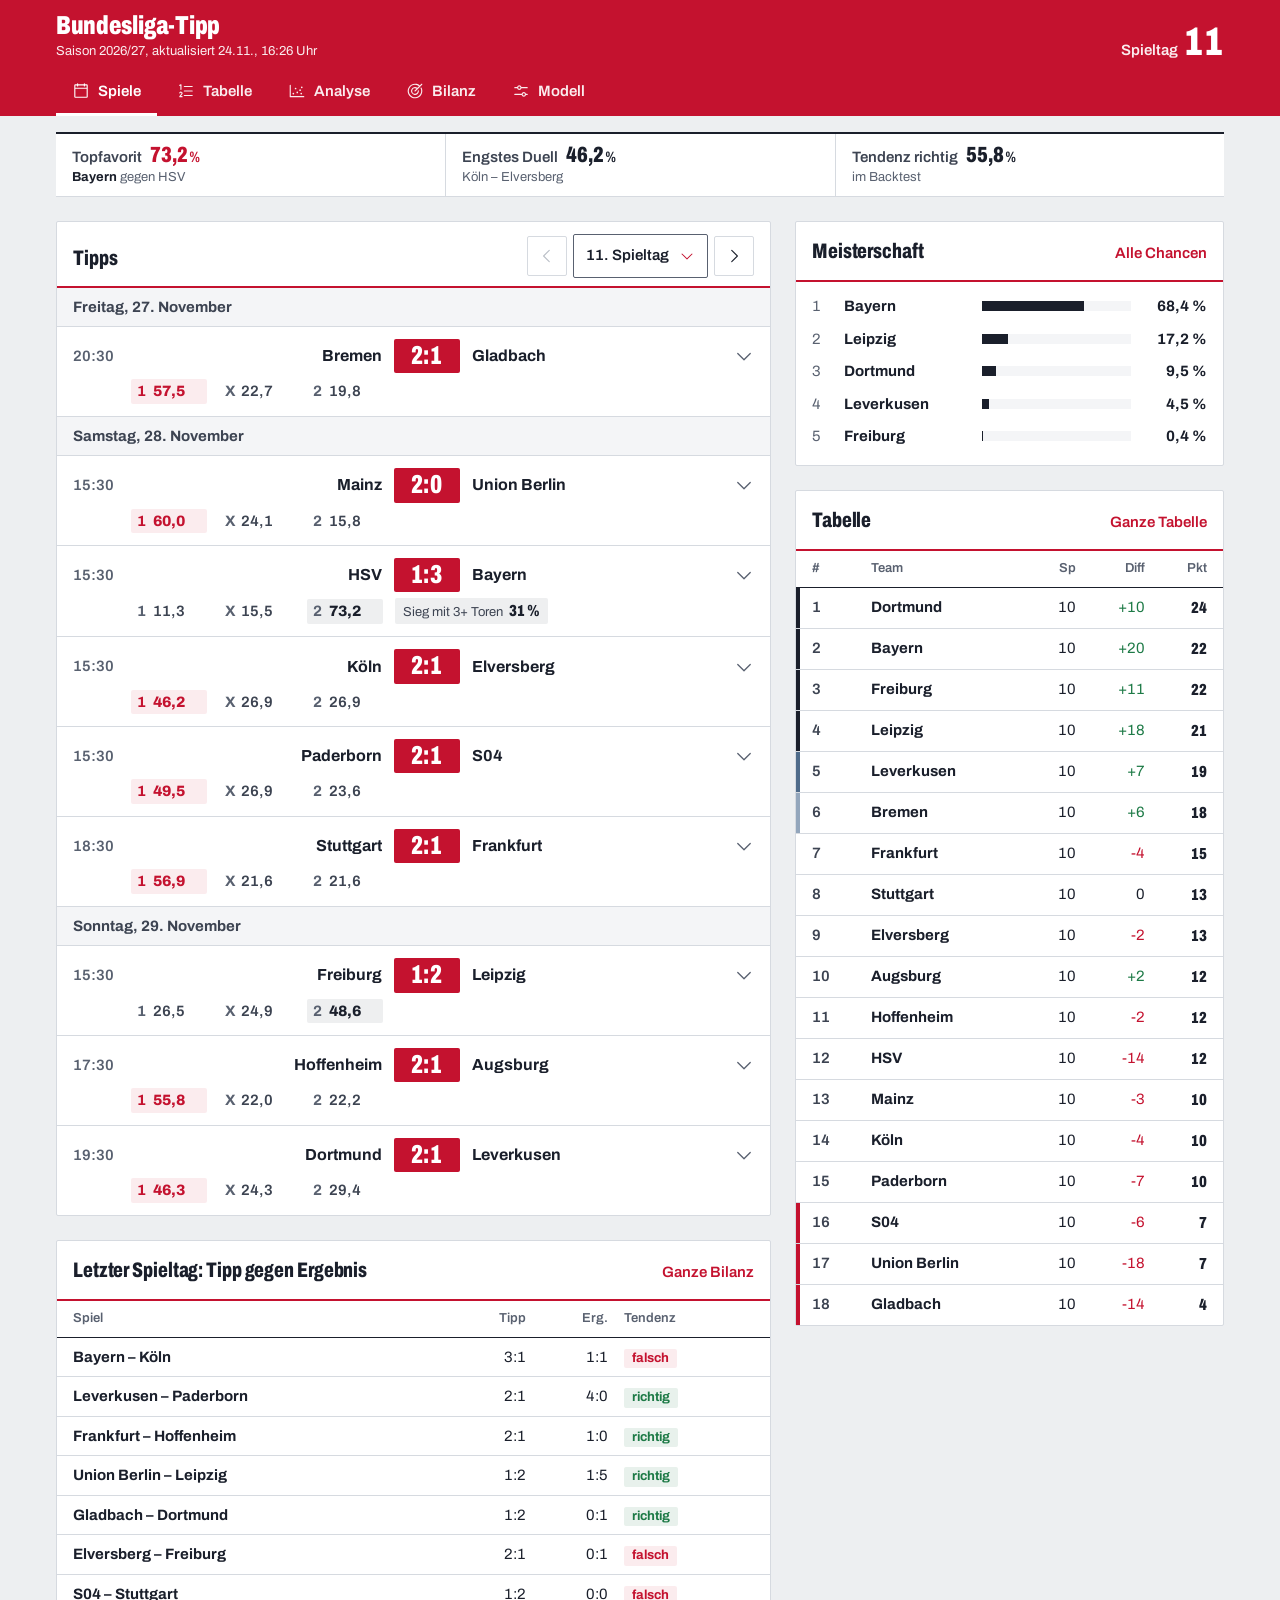
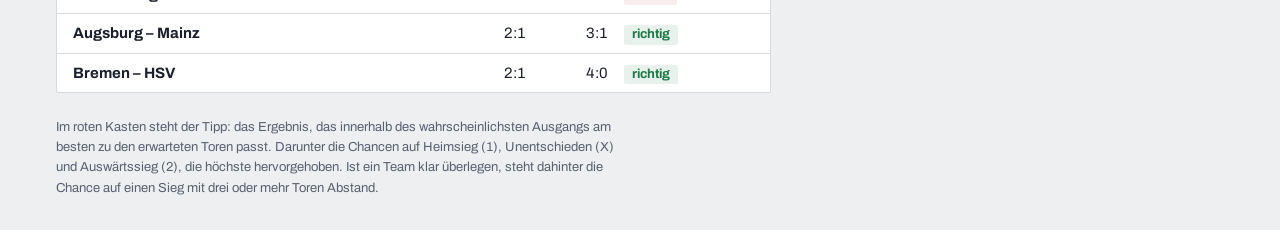
==== commit 3c2afcfc: "Neues xG-Modell: Schussdaten seit 2021/22 nutzbar, Merkmale aus dem Spielbericht Ältere ESPN-Koordin" ====
--- a/index.html
+++ b/index.html
@@ -564,7 +564,7 @@
           <div class="bt-card-h"><h2>So rechnet das Modell</h2></div>
           <dl class="bt-facts">
             <dt>Teamstärke</dt><dd>aus Toren und xG gelernt, xG zählt zu <b class="num" data-draw="m-wxg" data-source="modell" data-field="xg_gewicht" data-row="0">—</b> %</dd>
-            <dt>xG</dt><dd>eigenes Modell aus <span class="num" data-draw="m-shots" data-source="modell" data-field="raum_schuesse" data-row="0">—</span> Schüssen mit Position (<span class="num" data-draw="m-raum" data-source="modell" data-field="raum_spiele" data-row="0">—</span> Spiele): Entfernung, Winkel, Kopfball, Freistoß, Flanke, Steilpass, Konter. Elfmeter <span class="num" data-draw="m-pen" data-source="modell" data-field="elfmeter_xg" data-row="0">—</span>. Ältere Spiele: Schätzung aus Schusszahlen.</dd>
+            <dt>xG</dt><dd>eigenes Modell aus <span class="num" data-draw="m-shots" data-source="modell" data-field="raum_schuesse" data-row="0">—</span> Schüssen seit 2024/25: Entfernung, Winkel, Kopfball, Freistoß, Art der Vorlage (Flanke, Steilpass, Konter, Ecke, Standard, ohne Vorlage) und Ort laut Spielbericht. Je Spiel zur Hälfte mit einer Schätzung aus Schüssen und Schüssen aufs Tor gemischt, weil das im Test die Prognosen am besten hielt. Elfmeter <span class="num" data-draw="m-pen" data-source="modell" data-field="elfmeter_xg" data-row="0">—</span>.</dd>
             <dt>FotMob-xG</dt><dd><span class="num" data-draw="m-fmn" data-source="modell" data-field="fotmob_spiele" data-row="0">—</span> Spiele eingetragen, zählen zu <b class="num" data-draw="m-fmw" data-source="modell" data-field="fotmob_gewicht" data-row="0">—</b> % (steigt von 20 auf 70 %)</dd>
             <dt>Ausfälle</dt><dd>Stammspieler (Startelf in mind. der Hälfte der letzten 10 Spiele, gewichtet nach Toren und Vorlagen), die vermutlich fehlen: Rot oder Gelbsperre im letzten Spiel oder nicht im letzten Kader. Fehlt ein Viertel dieser Stärke, verschiebt das die erwarteten Tore um <b class="num" data-draw="m-aus" data-source="modell" data-field="ausfall_effekt_pct" data-row="0">—</b> %. Verletzungsmeldungen vor dem Spiel kennt das Modell nicht.</dd>
             <dt>Direkte Duelle</dt><dd>werden bei jedem Spiel angezeigt, fließen aber nicht in die Prognose ein: Im Test an der Saison 2025/26 machten sie die Vorhersagen etwas schlechter, weil die aktuelle Teamstärke diese Information schon enthält.</dd>
@@ -768,7 +768,6 @@
   B.text('q-live-t', 'bilanz', 'tendenz', grp('live'), pct1);
   B.text('m-wxg', 'modell', 'xg_gewicht', first, pct0);
   B.text('m-shots', 'modell', 'raum_schuesse', first, (v) => B.nf0.format(Number(v)));
-  B.text('m-raum', 'modell', 'raum_spiele', first);
   B.text('m-pen', 'modell', 'elfmeter_xg', first, (v) => B.nf2.format(Number(v)));
   B.text('m-gew', 'modell', 'gewichte', first, (v) => String(v).replace(/(\d)\.(\d)/g, '$1,$2'));
   B.text('m-fe', 'modell', 'form_effekt_pct', first, pct1);
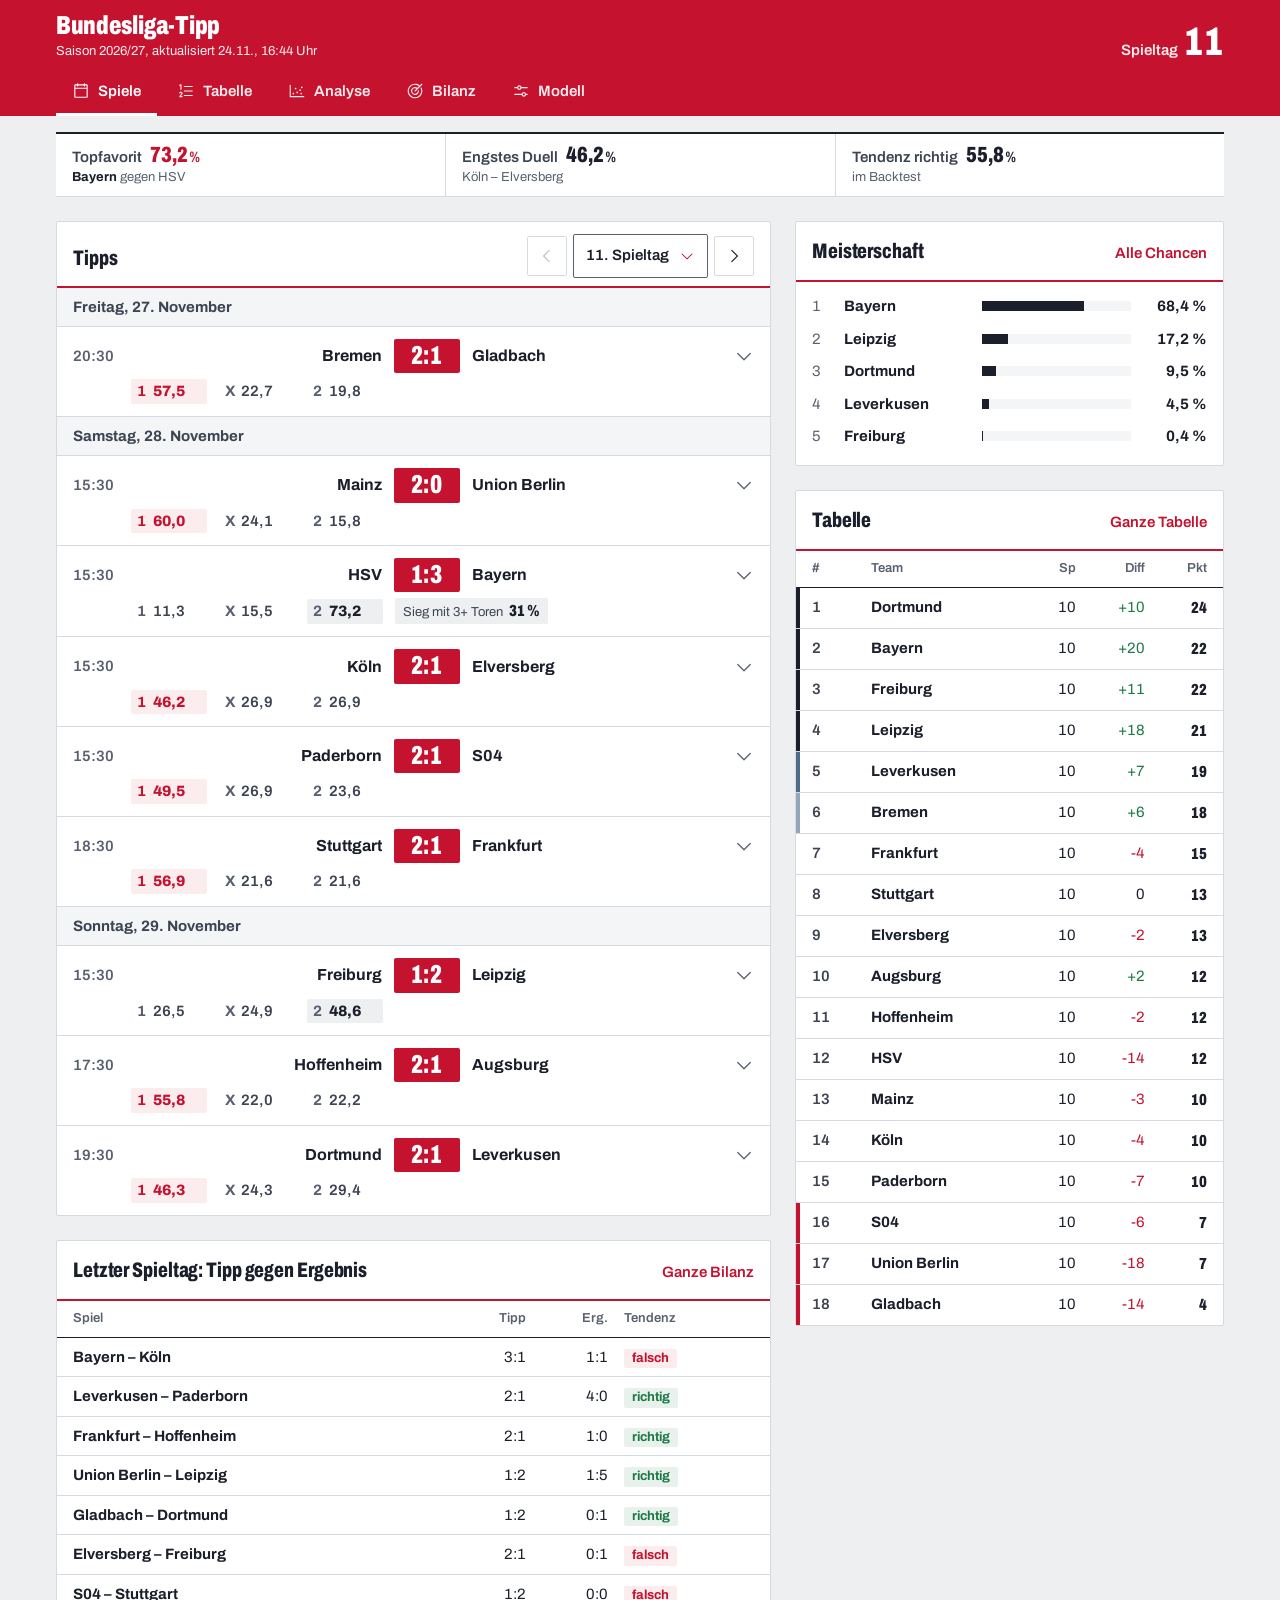
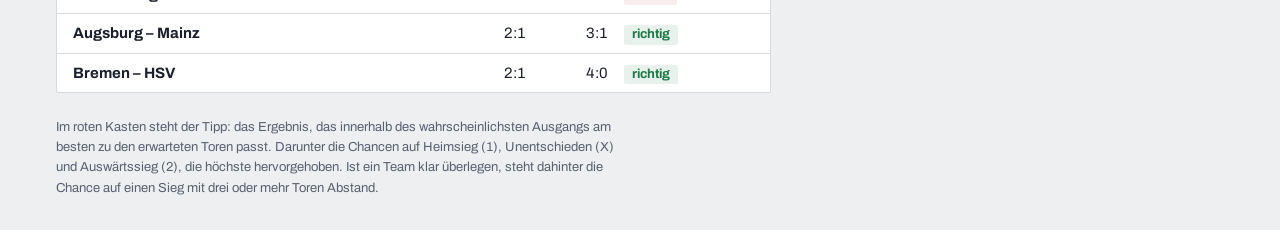
==== commit d3639171: "Abstiegs- und Relegationschancen in der Tabelle Co-Authored-By: Claude Opus 5.5 <noreply@anthropic.c" ====
--- a/index.html
+++ b/index.html
@@ -126,6 +126,7 @@
   .bt-panel { display: grid; gap: var(--s5); padding-top: var(--s4); }
   .bt-grid { display: grid; gap: var(--s5); }
   @media (min-width: 1000px) { .bt-grid.two { grid-template-columns: minmax(0, 5fr) minmax(0, 3fr); align-items: start; } }
+  @media (min-width: 1100px) { .bt-grid.half { grid-template-columns: minmax(0, 1fr) minmax(0, 1fr); align-items: start; } }
   .bt-grid > *, .bt-panel > * { min-width: 0; }
   .bt-card { background: var(--paper); border: 1px solid var(--rule); border-radius: var(--r); }
   .bt-card-h { display: flex; flex-wrap: wrap; justify-content: space-between; align-items: baseline; gap: 2px var(--s3); padding: var(--s3) var(--s4) var(--s2); border-bottom: 2px solid var(--red); }
@@ -181,11 +182,12 @@
   .bt-iconbtn .bt-ico { width: 18px; height: 18px; }
   .bt-select-sm { min-height: 40px; font-size: 15px; }
   .bt-vorschau { margin: 0; padding: var(--s2) var(--s4); background: var(--paper-2); color: var(--ink-2); font-size: 13px; border-bottom: 1px solid var(--rule); }
-  .bt-mbar { width: 140px; height: 10px; background: var(--paper-2); }
+  .bt-mbar { width: 100px; height: 10px; background: var(--paper-2); }
   .bt-mbar > div { height: 100%; background: var(--ink); }
+  .bt-mbar.ab > div { background: var(--zone-rel); }
+  #meisterschaft .bt-table th, #abstieg .bt-table th { white-space: normal; vertical-align: bottom; }
   @media (max-width: 520px) {
     .bt-mcol, .bt-pjetzt { display: none; }
-    #meisterschaft .bt-table th { white-space: normal; }
   }
 
   /* Tipps des Spieltags */
@@ -439,6 +441,7 @@
 
     <!-- TABELLE -->
     <section class="bt-panel" id="tabelle" role="tabpanel" aria-labelledby="tab-tabelle" hidden>
+      <div class="bt-grid half">
       <div class="bt-card" id="meisterschaft">
         <div class="bt-card-h"><h2>Meisterschaft</h2><span class="bt-hint"><span data-draw="m-sim" data-source="modell" data-field="meister_simulationen" data-row="0">—</span> simulierte Restsaisons</span></div>
         <div class="bt-tw">
@@ -447,7 +450,18 @@
             <tbody data-draw="meister"></tbody>
           </table>
         </div>
-        <p class="bt-note">Das Modell spielt jedes restliche Spiel mit seinen erwarteten Toren aus, 10.000-mal, und zählt, wie oft jedes Team am Ende vorn steht. Die Teamstärke wird dabei je Durchlauf leicht gestreut, weil auch sie nur geschätzt ist. Im Rückblick auf die Saisons 2022/23 bis 2025/26 lagen die Chancen deutlich näher am Ausgang als eine Hochrechnung der Tabelle; einen Überraschungsmeister wie Leverkusen 2023/24 sah das Modell bis zur Winterpause aber nur bei 10 bis 25 %.</p>
+        <p class="bt-note">Das Modell spielt jedes restliche Spiel mit seinen erwarteten Toren aus, 10.000-mal, und zählt, wo jedes Team am Ende steht. Die Teamstärke wird dabei je Durchlauf leicht gestreut, weil auch sie nur geschätzt ist. Im Rückblick auf die Saisons 2022/23 bis 2025/26 lagen die Chancen deutlich näher am Ausgang als eine Hochrechnung der Tabelle; einen Überraschungsmeister wie Leverkusen 2023/24 sah das Modell bis zur Winterpause aber nur bei 10 bis 25 %.</p>
+      </div>
+      <div class="bt-card" id="abstieg">
+        <div class="bt-card-h"><h2>Abstieg</h2><span class="bt-hint">aus denselben simulierten Restsaisons</span></div>
+        <div class="bt-tw">
+          <table class="bt-table" data-source="staerken" data-row-key="team">
+            <thead><tr><th class="l">#</th><th data-field="team" class="l">Team</th><th data-field="relegation_pct">Relegation</th><th data-field="abstieg_pct">Abstieg</th><th class="bt-mcol" aria-hidden="true"></th><th data-field="erw_punkte">Ø Punkte am Ende</th></tr></thead>
+            <tbody data-draw="abstieg"></tbody>
+          </table>
+        </div>
+        <p class="bt-note">Abstieg heißt Platz 17 oder 18, Relegation Platz 16 mit zwei Spielen gegen den Dritten der 2. Liga. Teams ohne messbare Gefahr sind nicht aufgeführt. Im Rückblick auf vier Saisons trafen die Chancen besser als eine reine Tabellen-Hochrechnung; stark gefährdete Teams stiegen aber etwas öfter ab als angegeben, kaum gefährdete etwas seltener.</p>
+      </div>
       </div>
       <div class="bt-card">
         <div class="bt-card-h"><h2>Tabelle</h2><span class="bt-hint">Spaltenkopf antippen zum Sortieren</span></div>
@@ -1001,6 +1015,30 @@
     });
   });
 
+  dash.draw('abstieg', (el) => {
+    const B = window.bt;
+    const d = dash.data('staerken');
+    el.replaceChildren();
+    if (d.status === 'error') { B.errorRow(el, 6, 'Die Abstiegschancen konnten nicht geladen werden.'); return; }
+    if (d.status !== 'ok') return;
+    if (!d.data.some((r) => r.abstieg_pct != null)) { B.errorRow(el, 6, 'Die Abstiegschancen werden im nächsten nächtlichen Lauf berechnet.'); return; }
+    const gefahr = (r) => Number(r.abstieg_pct || 0) + Number(r.relegation_pct || 0);
+    const rows = d.data.filter((r) => gefahr(r) >= 0.1).sort((a, b) => (b.abstieg_pct - a.abstieg_pct) || (gefahr(b) - gefahr(a)));
+    if (!rows.length) { B.errorRow(el, 6, 'Kein Team ist derzeit messbar abstiegsgefährdet.'); return; }
+    rows.forEach((r, i) => {
+      const tr = B.el('tr');
+      tr.dataset.key = r.team;
+      const w = 'team=' + encodeURIComponent(r.team);
+      const bar = B.el('td', 'bt-mcol l'); const bw = B.el('div', 'bt-mbar ab'); const bf = B.el('div');
+      bf.style.width = Math.max(0, Number(r.abstieg_pct)) + '%'; bw.append(bf); bar.append(bw);
+      tr.append(B.el('td', 'l', String(i + 1)), B.el('td', 'team l', r.team),
+        B.mark(B.el('td', null, window.btPct(r.relegation_pct)), 'staerken', 'relegation_pct', w),
+        B.mark(B.el('td', 'pts', window.btPct(r.abstieg_pct)), 'staerken', 'abstieg_pct', w), bar,
+        B.mark(B.el('td', null, r.erw_punkte == null ? '–' : B.nf1.format(r.erw_punkte)), 'staerken', 'erw_punkte', w));
+      el.append(tr);
+    });
+  });
+
   // Tabelle
   dash.draw('liga', (el) => {
     const B = window.bt;
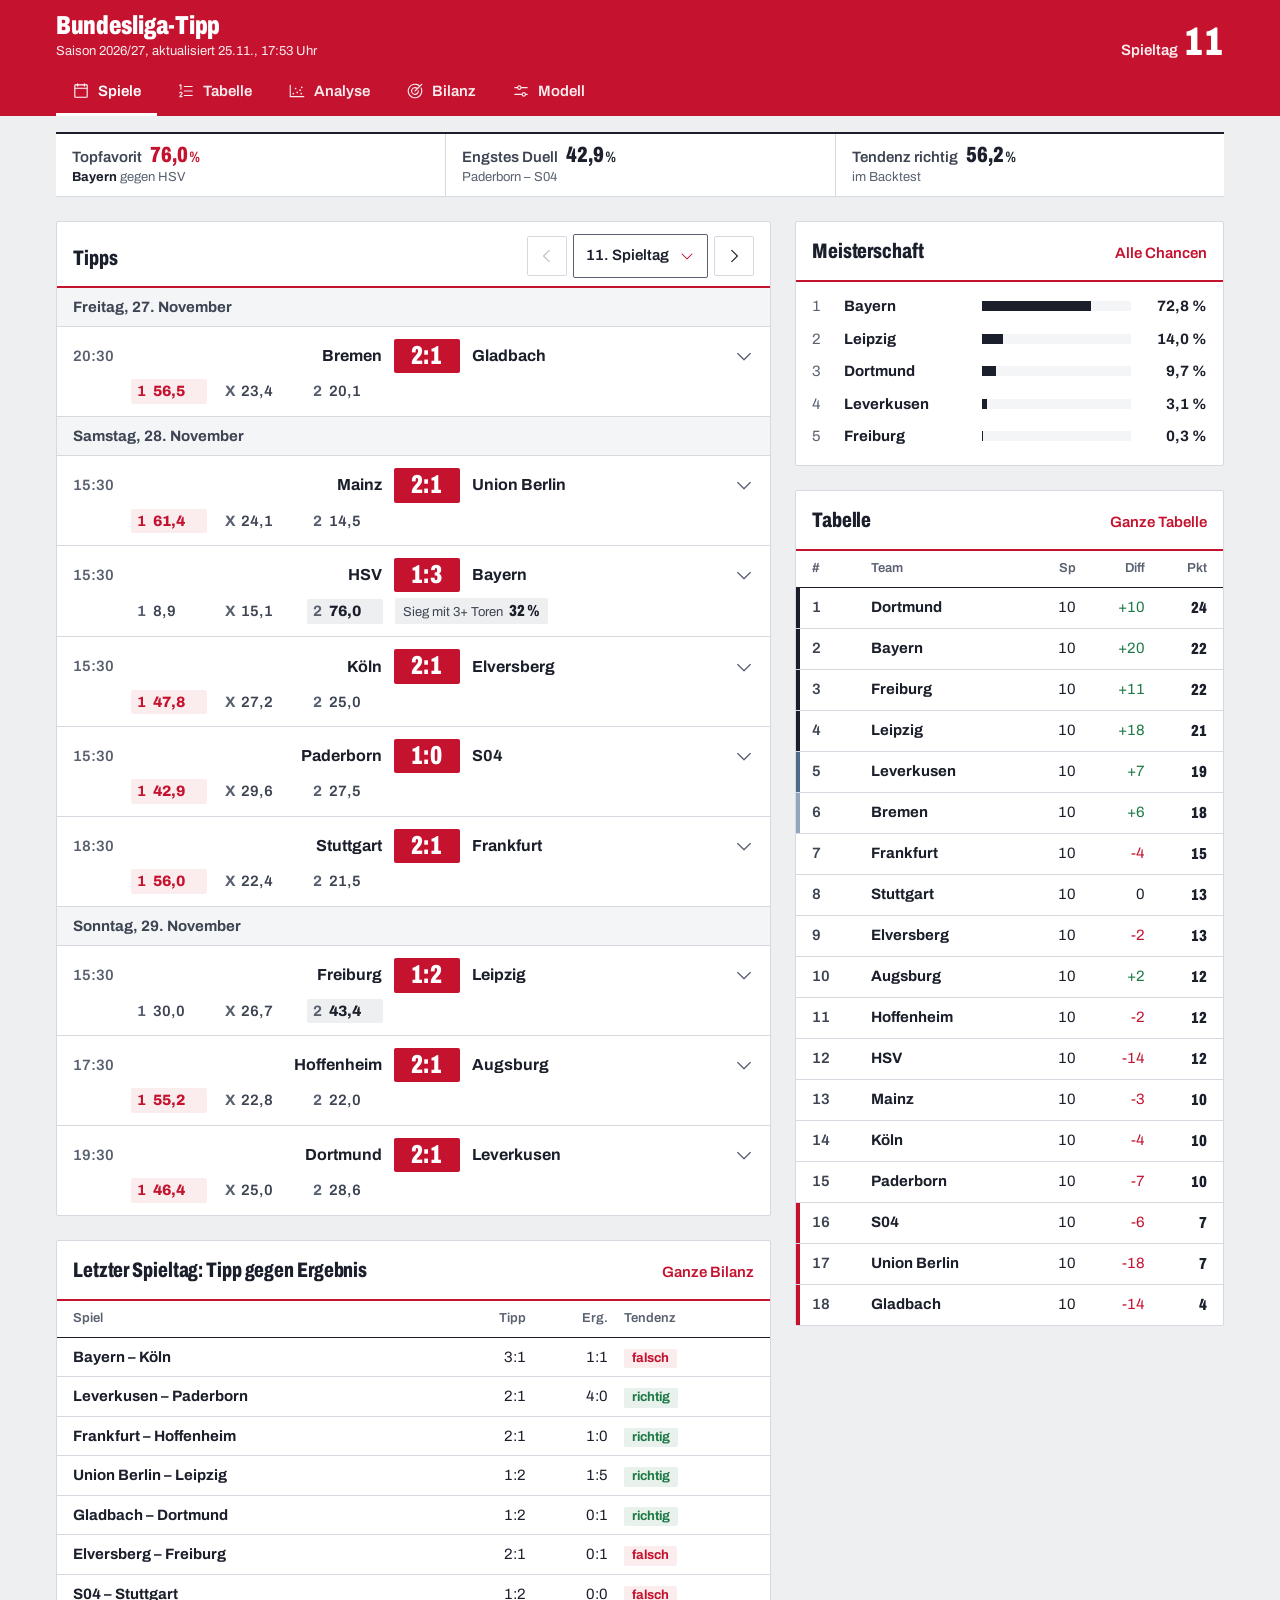
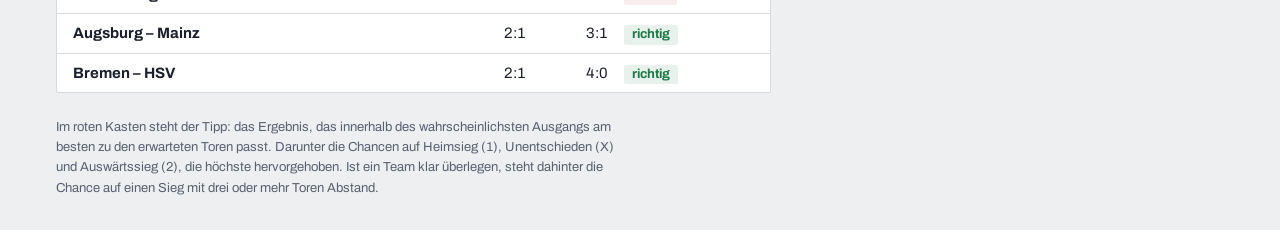
==== commit 1994bae8: "Wettquoten: erwartete Tore zur Hälfte aus dem Wettmarkt (football-data.co.uk, sonst Bet365/DraftKing" ====
--- a/index.html
+++ b/index.html
@@ -581,6 +581,7 @@
             <dt>xG</dt><dd>eigenes Modell aus <span class="num" data-draw="m-shots" data-source="modell" data-field="raum_schuesse" data-row="0">—</span> Schüssen seit 2024/25: Entfernung, Winkel, Kopfball, Freistoß, Art der Vorlage (Flanke, Steilpass, Konter, Ecke, Standard, ohne Vorlage) und Ort laut Spielbericht. Je Spiel zur Hälfte mit einer Schätzung aus Schüssen und Schüssen aufs Tor gemischt, weil das im Test die Prognosen am besten hielt. Elfmeter <span class="num" data-draw="m-pen" data-source="modell" data-field="elfmeter_xg" data-row="0">—</span>.</dd>
             <dt>FotMob-xG</dt><dd><span class="num" data-draw="m-fmn" data-source="modell" data-field="fotmob_spiele" data-row="0">—</span> Spiele eingetragen, zählen zu <b class="num" data-draw="m-fmw" data-source="modell" data-field="fotmob_gewicht" data-row="0">—</b> % (steigt von 20 auf 70 %)</dd>
             <dt>Ausfälle</dt><dd>Stammspieler (Startelf in mind. der Hälfte der letzten 10 Spiele, gewichtet nach Toren und Vorlagen), die vermutlich fehlen: Rot oder Gelbsperre im letzten Spiel oder nicht im letzten Kader. Fehlt ein Viertel dieser Stärke, verschiebt das die erwarteten Tore um <b class="num" data-draw="m-aus" data-source="modell" data-field="ausfall_effekt_pct" data-row="0">—</b> %. Verletzungsmeldungen vor dem Spiel kennt das Modell nicht.</dd>
+            <dt>Wettquoten</dt><dd>Die erwarteten Tore sind zu <b class="num" data-draw="m-qa" data-source="modell" data-field="quoten_anteil" data-row="0">—</b> % aus den Wettquoten abgeleitet (Sieg/Unentschieden/Niederlage und, wenn vorhanden, über/unter 2,5 Tore), ohne Buchmacher-Marge. Quelle: Marktdurchschnitt von football-data.co.uk (ab Freitag vor dem Spieltag), sonst Bet365 oder DraftKings über ESPN. Im Test an 1.312 Spielen seit 2022/23 war jeder Anbieter genauer als das Modell allein, die Mischung aus beiden am genauesten. Aktuell für <span class="num" data-draw="m-qs" data-source="modell" data-field="quoten_spiele" data-row="0">—</span> Spiele.</dd>
             <dt>Direkte Duelle</dt><dd>werden bei jedem Spiel angezeigt, fließen aber nicht in die Prognose ein: Im Test an der Saison 2025/26 machten sie die Vorhersagen etwas schlechter, weil die aktuelle Teamstärke diese Information schon enthält.</dd>
             <dt>Form-Index (4 Spiele)</dt><dd data-draw="m-gew" data-source="modell" data-field="gewichte" data-row="0">—</dd>
             <dt>Wirkung der Form</dt><dd>1 Punkt Unterschied verschiebt die erwarteten Tore um <b class="num" data-draw="m-fe" data-source="modell" data-field="form_effekt_pct" data-row="0">—</b> %</dd>
@@ -800,6 +801,8 @@
   B.text('m-fmw', 'modell', 'fotmob_gewicht', first, pct0);
   B.text('m-sim', 'modell', 'meister_simulationen', first, (v) => B.nf0.format(Number(v)));
   B.text('m-sim2', 'modell', 'meister_simulationen', first, (v) => B.nf0.format(Number(v)));
+  B.text('m-qa', 'modell', 'quoten_anteil', first, (v) => B.nf0.format(Number(v)));
+  B.text('m-qs', 'modell', 'quoten_spiele', first, (v) => B.nf0.format(Number(v)));
 </script>
 
 <script>
@@ -893,6 +896,14 @@
       addRow(gp, 'Siegchance %', r.p_heim, r.p_gast, f1, 'high', ['prognosen', 'p_heim', w], ['prognosen', 'p_gast', w]);
       addRow(gp, 'Sieg mit 3+ Toren %', r.p_hoch_heim, r.p_hoch_gast, f1, 'high', ['prognosen', 'p_hoch_heim', w], ['prognosen', 'p_hoch_gast', w]);
       addRow(gp, 'Erwartete Tore', r.xg_heim, r.xg_gast, f2, 'high', ['prognosen', 'xg_heim', w], ['prognosen', 'xg_gast', w]);
+      if (r.markt_heim != null && r.markt_heim !== '') {
+        addRow(gp, 'Wettmarkt %', r.markt_heim, r.markt_gast, f1, 'high', ['prognosen', 'markt_heim', w], ['prognosen', 'markt_gast', w]);
+        const mq = B.el('p', 'bt-duelsum');
+        mq.append(document.createTextNode('Unentschieden laut Markt '), B.mark(B.el('b', null, f1(Number(r.markt_remis)) + ' %'), 'prognosen', 'markt_remis', w),
+          document.createTextNode(' · Quelle: '), B.mark(B.el('span', null, String(r.markt_quelle)), 'prognosen', 'markt_quelle', w),
+          document.createTextNode(' · fließt zur Hälfte in die erwarteten Tore ein'));
+        gp.append(mq);
+      }
       addRow(gp, 'Form-Index', r.form_heim, r.form_gast, fs, 'high', ['prognosen', 'form_heim', w], ['prognosen', 'form_gast', w]);
       if (r.ausfall_heim != null && (Number(r.ausfall_heim) > 0 || Number(r.ausfall_gast) > 0)) {
         const ga = group('Vermutete Ausfälle');
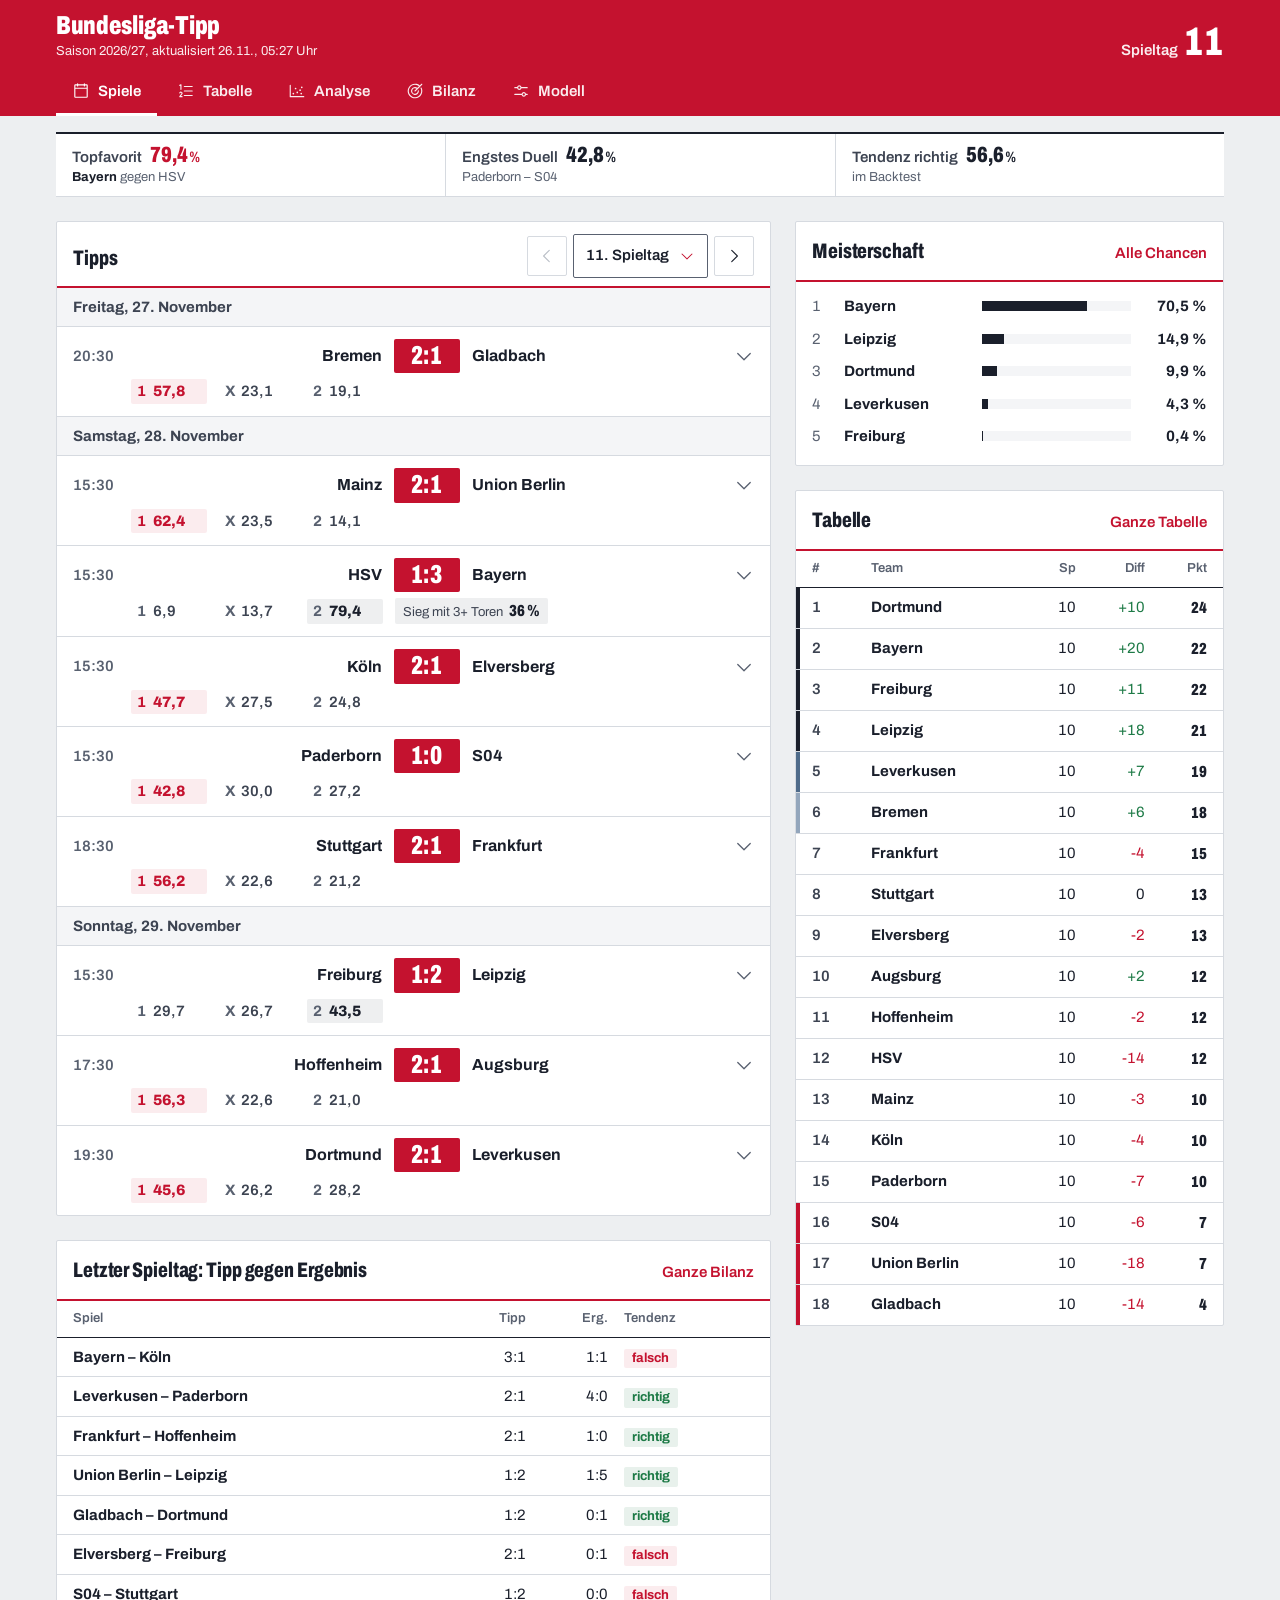
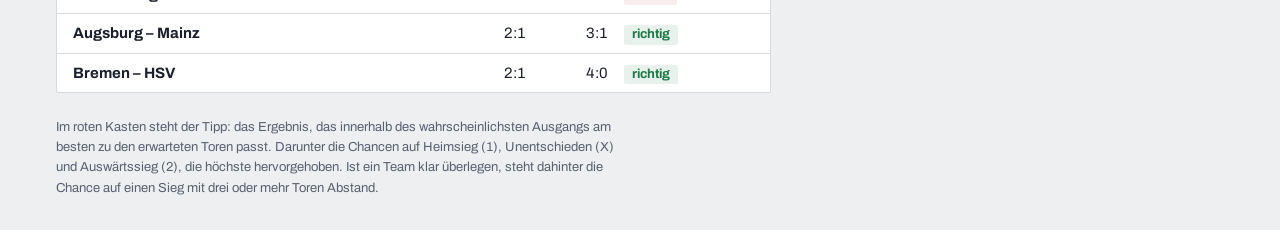
==== commit 0113d36e: "Website als installierbare App: Service Worker (offline), Installieren-Knopf, App-Symbole und Kurzbe" ====
--- a/index.html
+++ b/index.html
@@ -12,6 +12,7 @@
 <link rel="manifest" href="manifest.webmanifest">
 <link rel="icon" href="icon.svg" type="image/svg+xml">
 <link rel="apple-touch-icon" href="apple-touch-icon.png">
+<link rel="icon" href="icon-192.png" type="image/png" sizes="192x192">
 <link rel="stylesheet" href="fonts.css">
 <style>
   :root { --font-anthropic-sans: -apple-system, BlinkMacSystemFont, "Segoe UI", Inter, Roboto, "Helvetica Neue", Arial, sans-serif; color-scheme: light dark; }
@@ -19,6 +20,10 @@
   @media (prefers-color-scheme: dark) { html, body { background: #0f1218; } }
   body { padding-bottom: env(safe-area-inset-bottom, 0px); }
   .dash-skeleton { position: relative; color: transparent !important; }
+  .bt-install { display: flex; align-items: center; gap: 12px; background: var(--paper); color: var(--ink); border-left: 4px solid var(--red); padding: 8px 4px 8px 16px; font-size: 15px; line-height: 1.4; }
+  .bt-install p { margin: 0; flex: 1; }
+  .bt-install .bt-btn { min-height: 40px; padding: 0 16px; font-size: 15px; white-space: nowrap; }
+  .bt-install .x { appearance: none; border: 0; background: none; color: var(--ink-3); font: inherit; font-size: 22px; line-height: 1; min-width: 44px; min-height: 44px; cursor: pointer; }
   .dash-skeleton::after { content: ""; position: absolute; inset: 6px 0; border-radius: 2px; background: linear-gradient(90deg, rgba(128,128,128,.08), rgba(128,128,128,.16), rgba(128,128,128,.08)); }
 </style>
 <script src="d3.min.js"></script>
@@ -603,7 +608,18 @@
           <p class="bt-note">Angriff: Faktor für eigene Tore (größer ist besser). Abwehr: Faktor für Gegentore (kleiner ist besser).</p>
         </div>
       </div>
-      <p class="bt-foot">Daten: OpenLigaDB (Ergebnisse) und ESPN (Statistik und Spielereignisse mit Position). Dixon-Coles-Poisson-Modell, täglich gegen 23:40 Uhr neu berechnet.</p>
+      <div class="bt-card" id="app-box">
+        <div class="bt-card-h"><h2>Als App installieren</h2></div>
+        <p class="bt-note" id="app-text">Leg den Bundesliga-Tipp als App auf den Home-Bildschirm oder den Computer: Er öffnet sich dann ohne Browserleiste wie eine eigene App, und die zuletzt geladenen Tipps sind auch ohne Internet da.</p>
+        <p class="bt-note" id="app-knopf" hidden><button class="bt-btn" type="button" data-app-install>App installieren</button></p>
+        <p class="bt-note" id="app-fertig" hidden>Du nutzt den Bundesliga-Tipp bereits als App.</p>
+        <dl class="bt-facts" id="app-wege">
+          <dt>iPhone, iPad</dt><dd>in Safari öffnen, Teilen-Symbol, „Zum Home-Bildschirm“</dd>
+          <dt>Android</dt><dd>in Chrome öffnen, Menü ⋮, „App installieren“ (oder „Zum Startbildschirm hinzufügen“)</dd>
+          <dt>Computer</dt><dd>in Chrome oder Edge öffnen, Installieren-Symbol rechts in der Adressleiste</dd>
+        </dl>
+      </div>
+      <p class="bt-foot">Daten: OpenLigaDB (Ergebnisse), ESPN (Statistik und Spielereignisse mit Position) und football-data.co.uk (Wettquoten). Dixon-Coles-Poisson-Modell, täglich gegen 23:40 Uhr neu berechnet.</p>
     </section>
   </div>
 </div>
